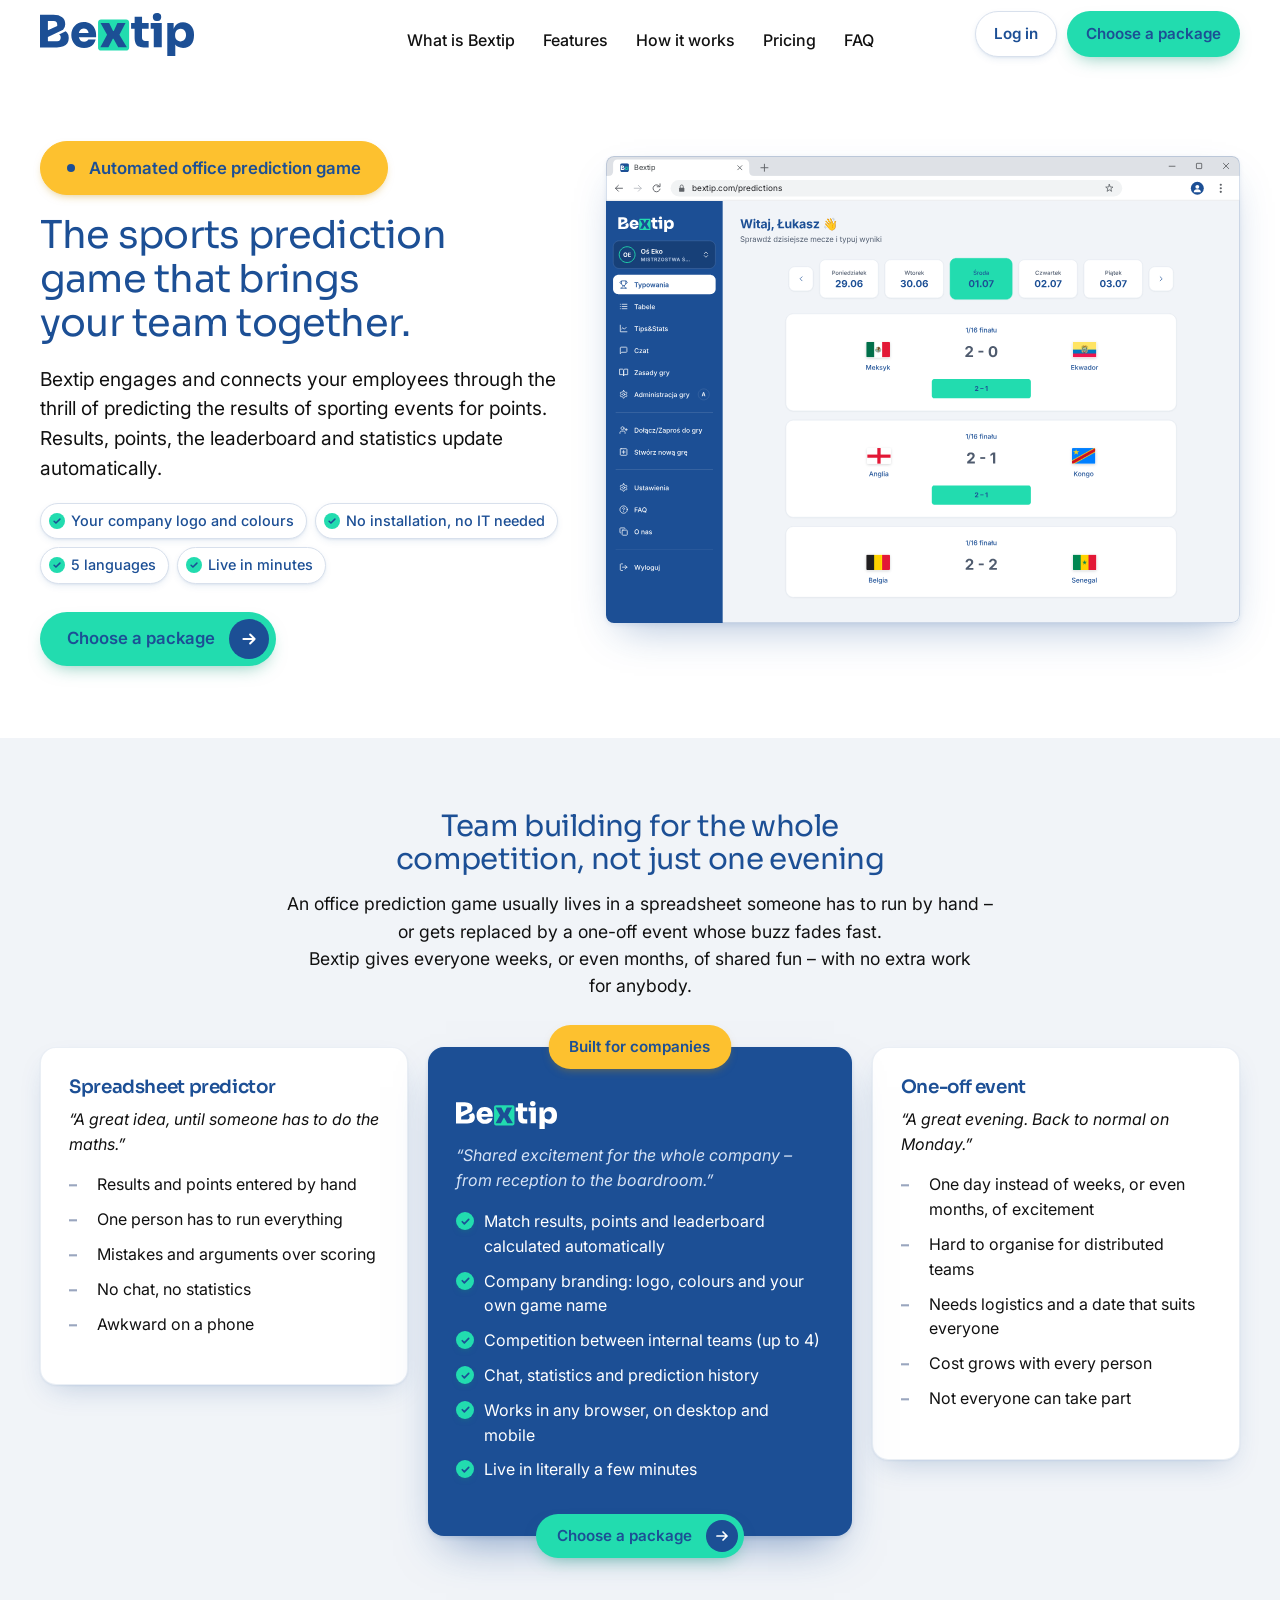
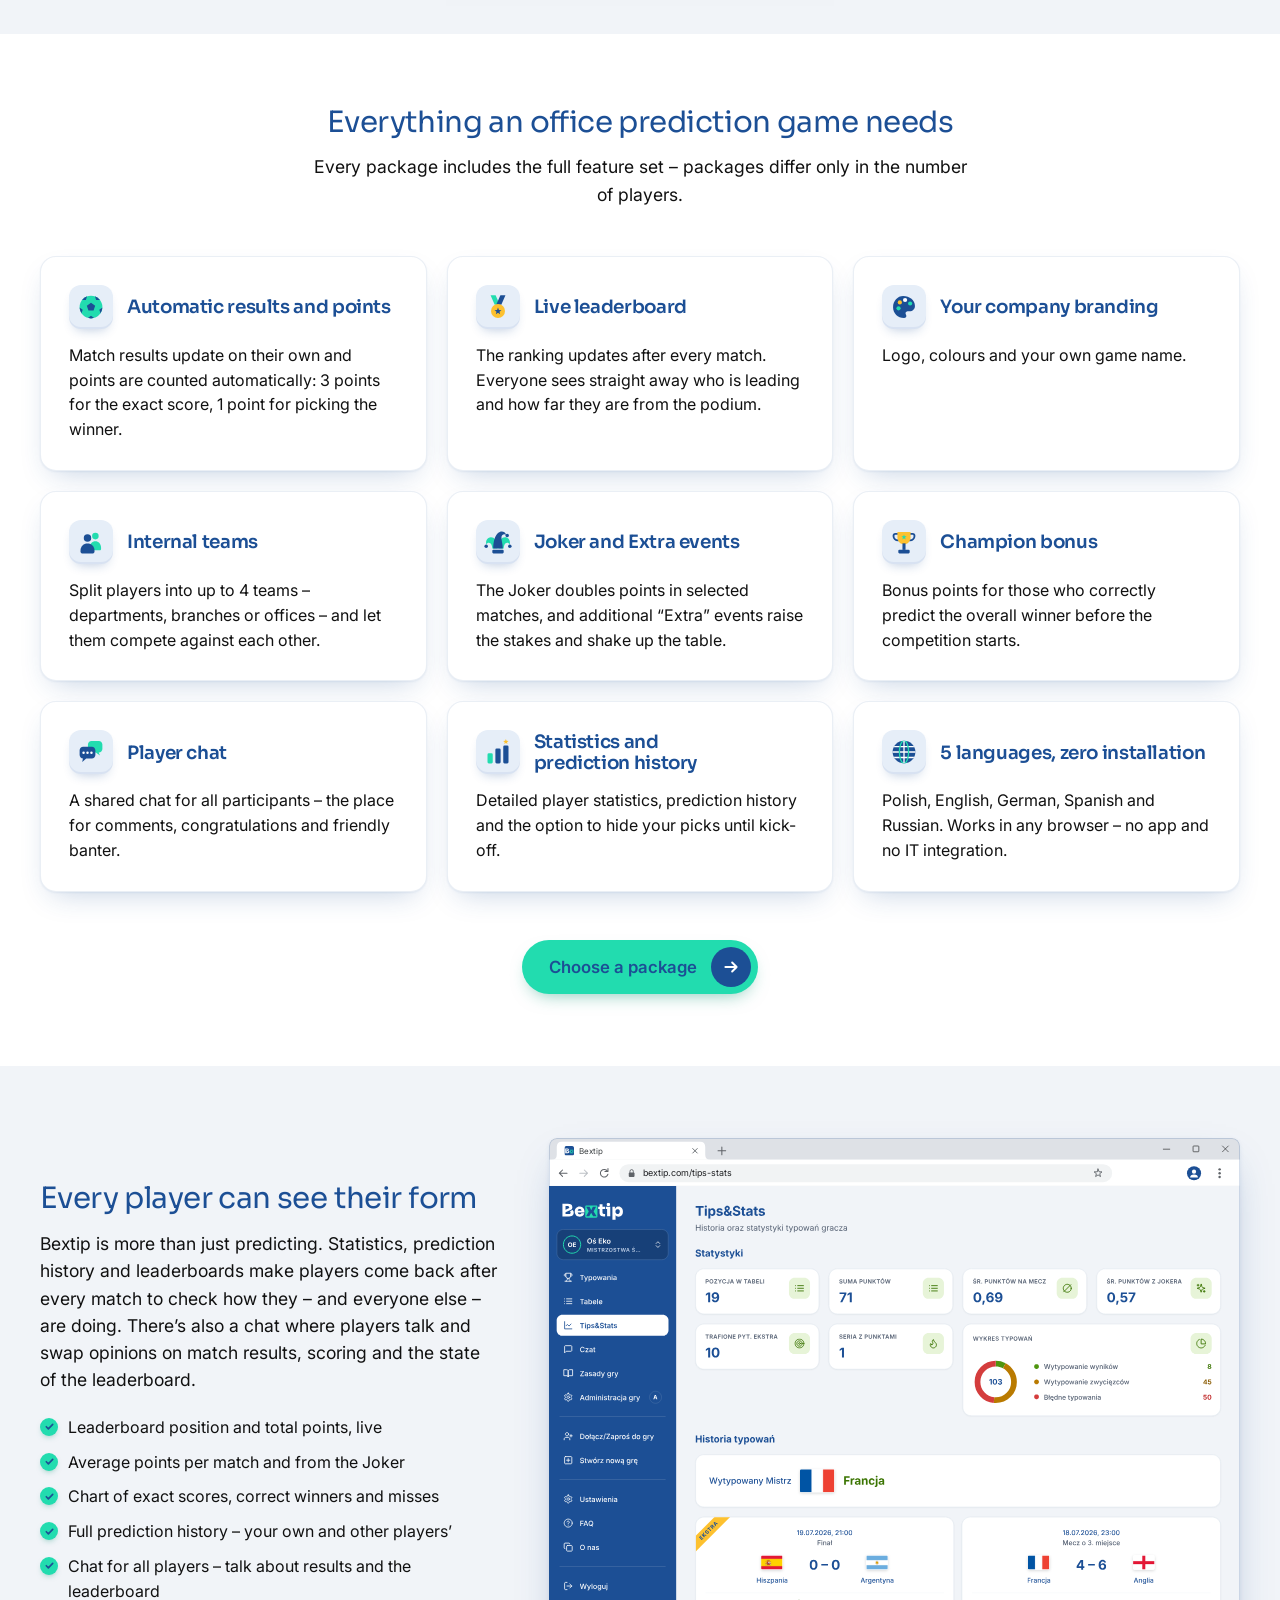
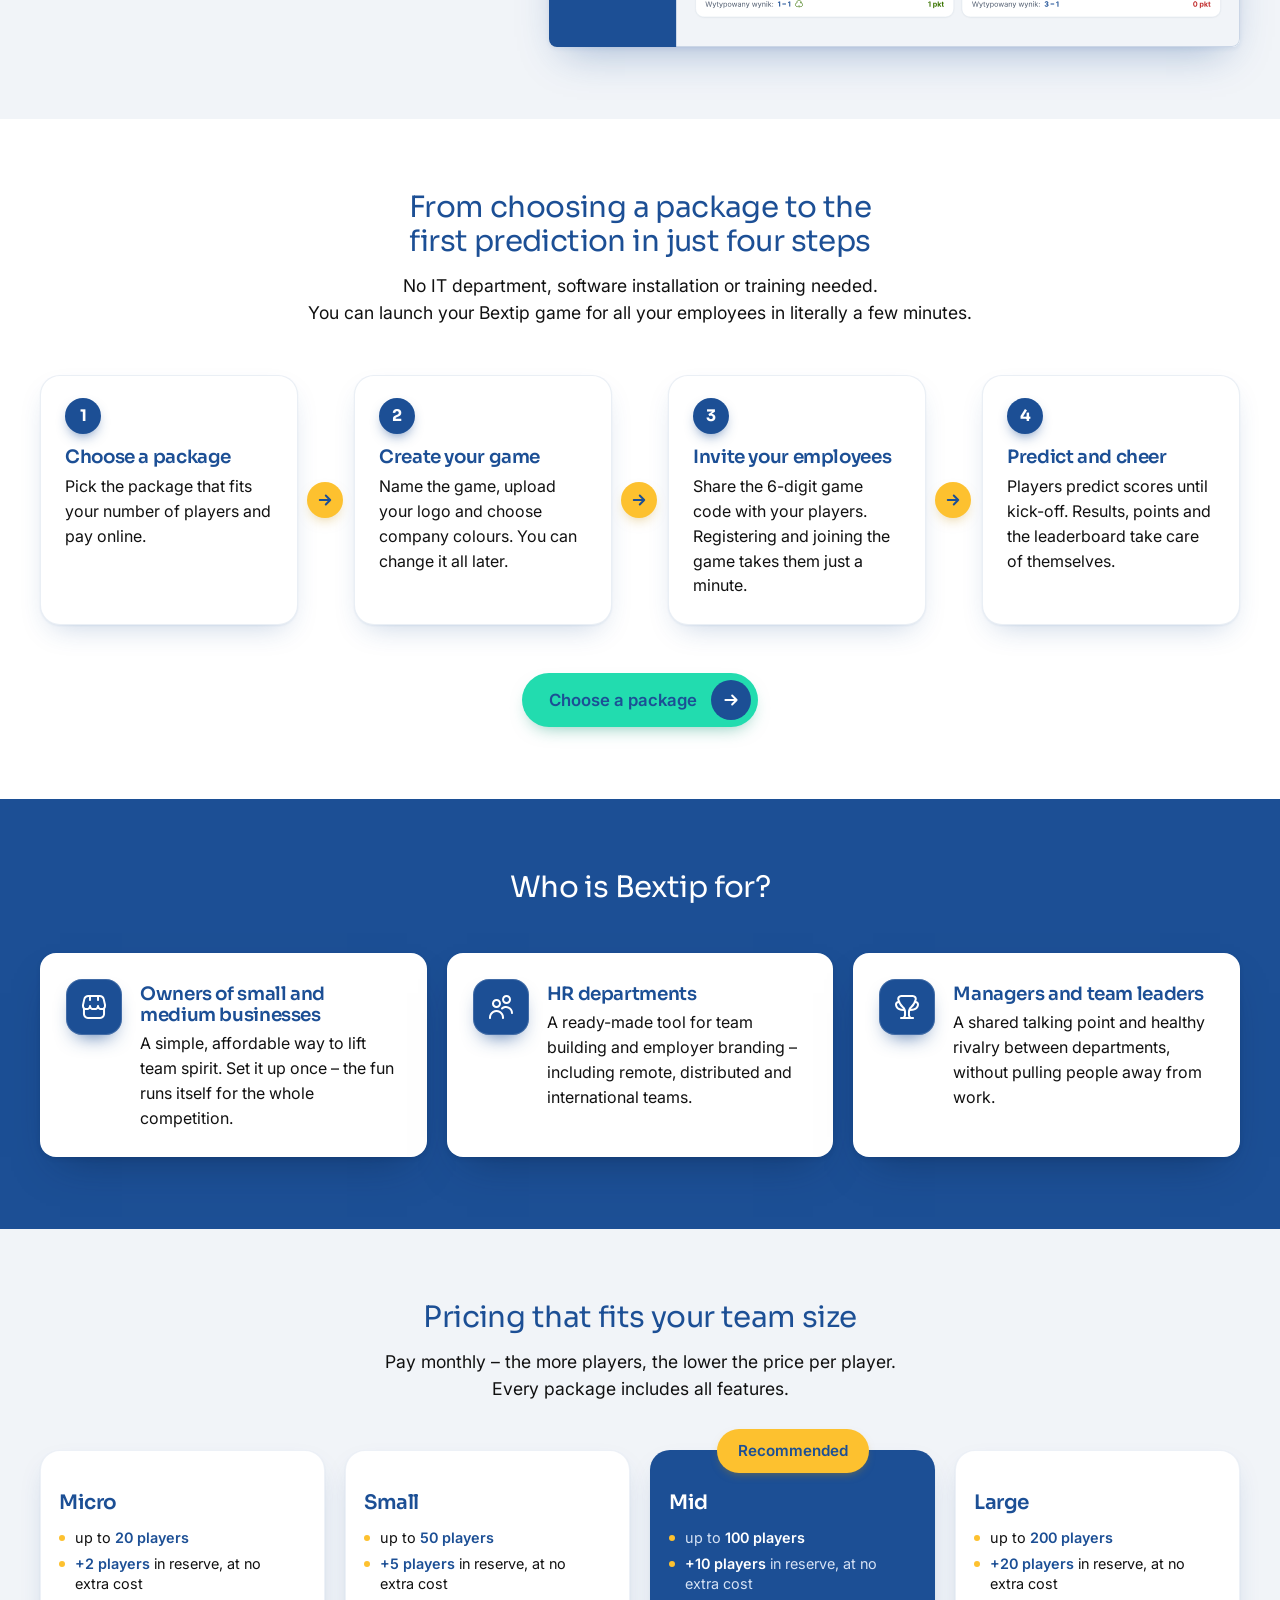
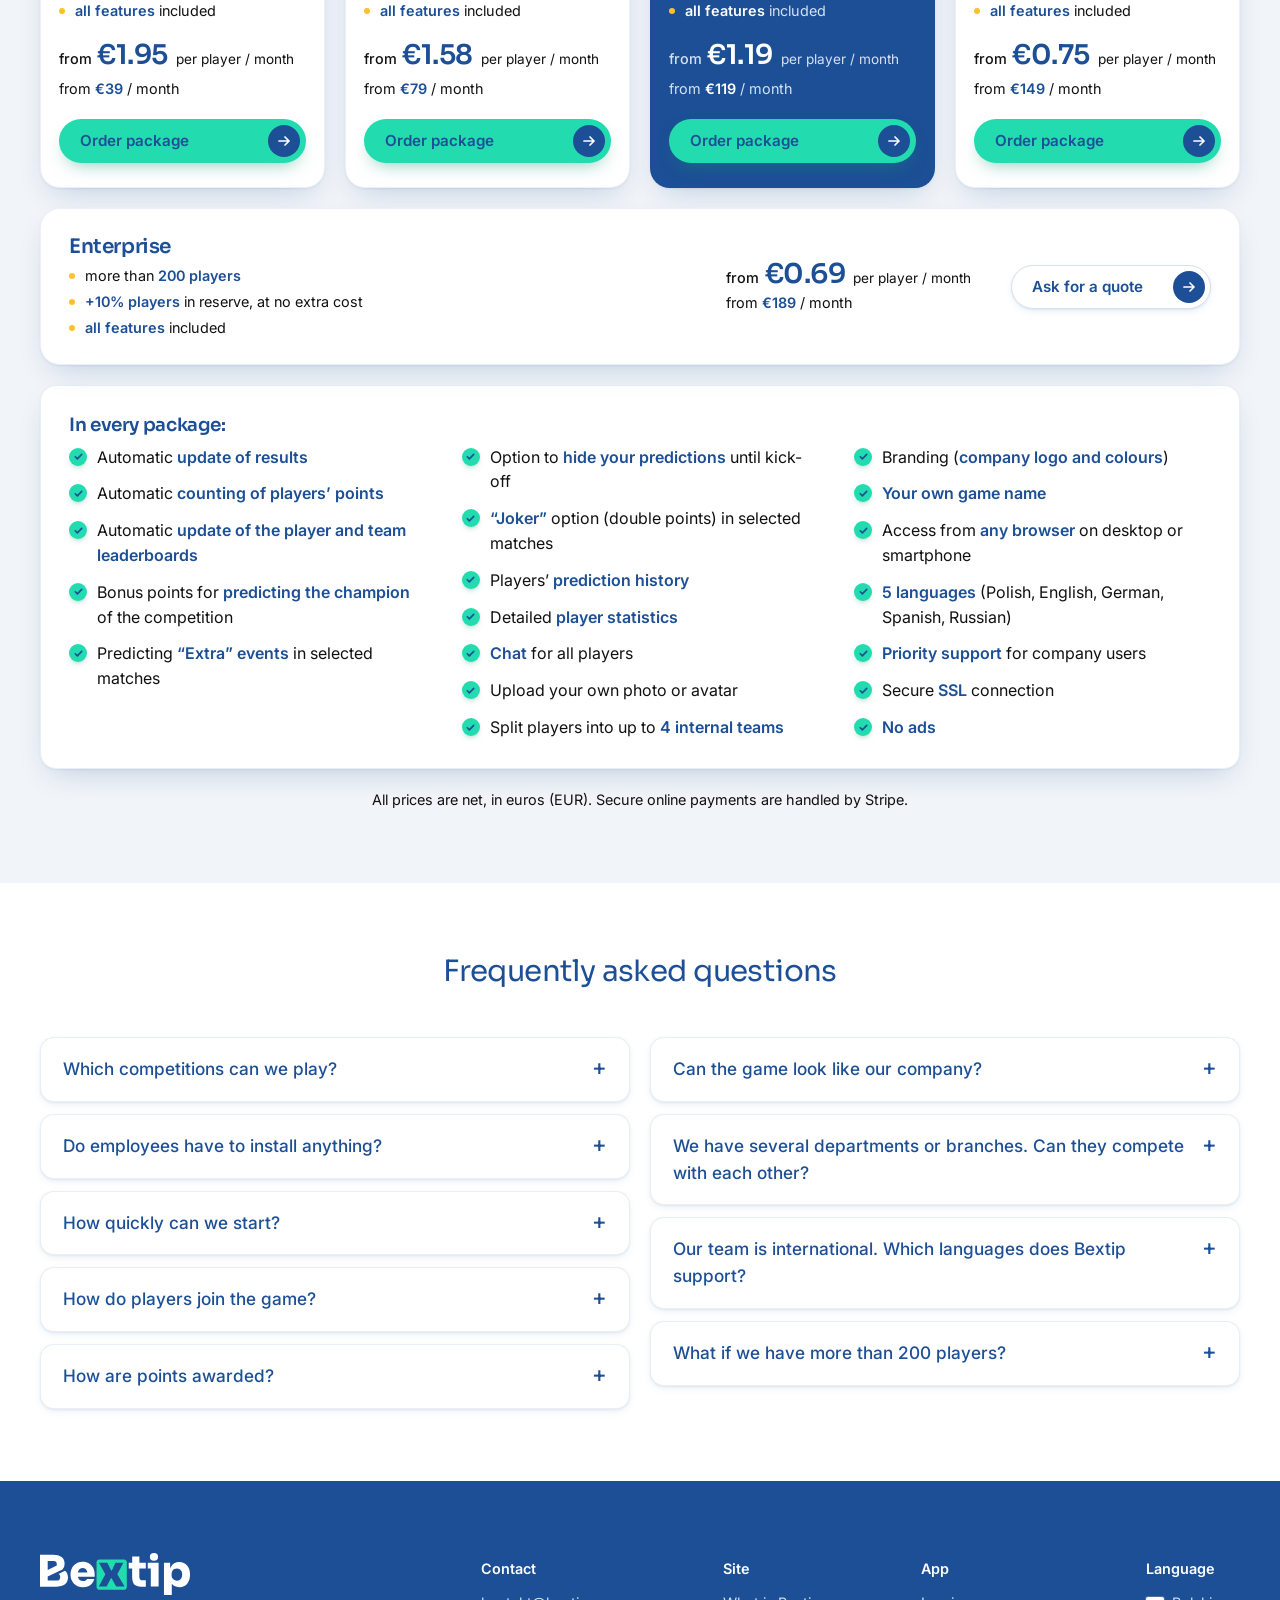
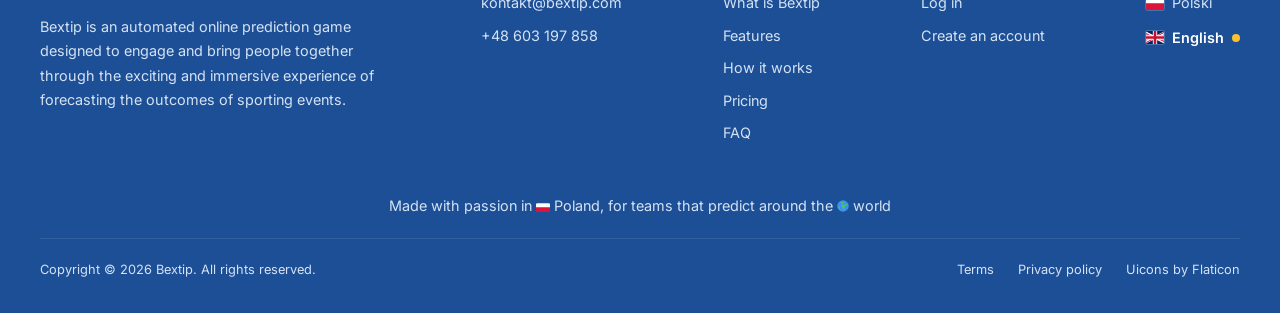
==== index.html @ a6c4b920 "Pricing: "od" before prices - they are minimum prices Lukasz (20.11.2026): some tournaments and comp" ====
<!doctype html>
<html lang="pl">
<head>
  <meta charset="utf-8">
  <meta name="viewport" content="width=device-width, initial-scale=1">
  <script>
    /* Przeglądarka i system odwiedzającego (Łukasz, 11.11.2026) – od nich zależy okno wokół ekranów aplikacji:
       br-chrome / br-safari / br-edge / br-firefox / br-samsung (5 najpopularniejszych w Europie i USA, StatCounter,
       10.2026) → okno tej przeglądarki (frames.js), br-other → uniwersalne okno Windows (styles.css);
       os-apple / os-other → kropki macOS albo przyciski Windows w oknach Chrome, Edge i Firefox.
       Ustawiane tutaj, w <head>, zanim strona się narysuje, żeby okno nie zmieniało wyglądu w trakcie. */
    (function (d, n) {
      var ua = n.userAgent || "";
      var p = (n.userAgentData && n.userAgentData.platform) || n.platform || "";
      var apple = /mac|iphone|ipad|ipod/i.test(p) || /Macintosh|iPhone|iPad|iPod/.test(ua);
      var br = /SamsungBrowser\//.test(ua) ? "samsung"
        : /Edg(e|A|iOS)?\//.test(ua) ? "edge"
        : /OPR\/|Opera|OPT\/|YaBrowser|Vivaldi|UCBrowser/.test(ua) ? "other"
        : /Firefox\/|FxiOS\//.test(ua) ? "firefox"
        : /Chrome\/|CriOS\//.test(ua) ? "chrome"
        : apple && /Version\/[\d.]+.*Safari\//.test(ua) ? "safari" : "other";
      // podgląd innego okna w adresie: ?okno=chrome-mac, ?okno=edge-win, ?okno=safari, ?okno=samsung, ?okno=other…
      var f = /[?&]okno=(chrome|safari|edge|firefox|samsung|other)(-mac|-win)?(?:&|$)/.exec(location.search);
      if (f) { br = f[1]; apple = f[2] ? f[2] === "-mac" : br === "safari"; }
      d.documentElement.className += (apple ? " os-apple" : " os-other") + " br-" + br;
    })(document, navigator);
  </script>
  <title>Bextip – firmowy typer sportowy, który integruje zespół</title>
  <meta name="description" content="Bextip to automatyczny typer on-line dla firm. Pracownicy typują wyniki wydarzeń sportowych, a wyniki, punkty, tabela i statystyki liczą się same. Z identyfikacją wizualną Twojej firmy, bez instalacji." data-i18n-attr="content:meta.description">
  <link rel="canonical" href="https://bextip.site/">
  <meta property="og:type" content="website">
  <meta property="og:site_name" content="Bextip">
  <meta property="og:locale" content="pl_PL">
  <meta property="og:url" content="https://bextip.site/">
  <meta property="og:title" content="Bextip – firmowy typer sportowy, który integruje zespół">
  <meta property="og:description" content="Automatyczny typer sportowy on-line dla firm: Liga Mistrzów, Premier League, NHL i inne rozgrywki. Identyfikacja wizualna Twojej firmy, bez instalacji.">
  <meta property="og:image" content="https://bextip.site/assets/og-image.png">
  <meta property="og:image:width" content="1200">
  <meta property="og:image:height" content="630">
  <meta property="og:image:alt" content="Bextip – firmowy typer sportowy, który integruje zespół">
  <meta name="twitter:card" content="summary_large_image">
  <meta name="theme-color" content="#1C4F95">
  <!-- zestaw favikon z paczki znaku (folder „6 - favicon”, wklejka-do-head.html); favicon.ico, favicon.svg i 64 px
       mają „Bx” powiększone o 12%, żeby w karcie przeglądarki były czytelniejsze (Łukasz, 19.11.2026); adresy względne zamiast „/…”,
       bo do podpięcia domeny strona działa w podkatalogu bextip.github.io/landing_page/ -->
  <link rel="icon" href="favicon.ico?v=20261120g" sizes="48x48">
  <link rel="icon" href="favicon.svg?v=20261120g" type="image/svg+xml">
  <link rel="icon" type="image/png" sizes="64x64" href="favicon-64x64.png?v=20261120g">
  <link rel="apple-touch-icon" href="apple-touch-icon.png?v=20261120g">
  <link rel="manifest" href="site.webmanifest?v=20261120g">
  <link rel="preconnect" href="https://fonts.googleapis.com">
  <link rel="preconnect" href="https://fonts.gstatic.com" crossorigin>
  <link href="https://fonts.googleapis.com/css2?family=Inter:wght@400;500;600;700&family=Sora:wght@400;600;700&display=swap" rel="stylesheet">
  <link rel="stylesheet" href="styles.css?v=20261120g">
</head>
<body>

<header class="nav">
  <div class="wrap nav__in">
    <a class="brand" href="#top" aria-label="Bextip">
      <!-- napis z animacją z paczki znaku 1.4 (Łukasz, 19.11.2026): kwadrat z x obraca się raz przy wczytaniu strony
           (0,8 s po 0,5 s), potem wygląda jak Bextip-napis-kolor.svg; przy „ogranicz animacje” stoi nieruchomo -->
      <img src="assets/logo/animacja/Bextip-napis-animacja.svg?v=20261120g" alt="Bextip" width="154" height="43">
    </a>
    <nav class="nav__links" id="navLinks">
      <a href="#about" data-i18n="nav.about"></a>
      <a href="#features" data-i18n="nav.features"></a>
      <a href="#how" data-i18n="nav.how"></a>
      <a href="#pricing" data-i18n="nav.pricing"></a>
      <a href="#faq" data-i18n="nav.faq"></a>
    </nav>
    <div class="nav__right">
      <a class="btn btn--ghost nav__login" data-href="app" data-i18n="nav.login"></a>
      <a class="btn btn--primary" href="#pricing" data-i18n="nav.cta"></a>
      <button class="burger" id="burger" type="button" aria-label="Menu" aria-expanded="false"><span></span><span></span><span></span></button>
    </div>
  </div>
</header>

<main id="top">

  <section class="hero">
    <div class="wrap hero__in">
      <div class="hero__copy">
        <span class="pill" data-i18n="hero.badge"></span>
        <h1 data-i18n="hero.title"></h1>
        <p class="lead"><span data-i18n="hero.lead"></span><br><span data-i18n="hero.lead2"></span></p>
        <ul class="chips">
          <li data-i18n="hero.chip1"></li>
          <li data-i18n="hero.chip2"></li>
          <li data-i18n="hero.chip3"></li>
          <li data-i18n="hero.chip4"></li>
        </ul>
        <div class="hero__cta">
          <a class="btn btn--primary btn--lg btn--arrow" href="#pricing"><span data-i18n="hero.cta"></span><span class="btn__icon" aria-hidden="true"></span></a>
        </div>
      </div>
      <div class="hero__shot">
        <div class="window">
          <div class="window__bar" aria-hidden="true"><i class="window__dots"></i><i class="window__nav"></i><span class="window__url">bextip.com/predictions</span><i class="window__ctrls"></i></div>
          <img src="assets/screens/typowania.svg?v=20261120g" width="1080" height="720" alt="" data-i18n-attr="alt:hero.shotAlt">
        </div>
      </div>
    </div>
  </section>

  <section class="section section--tint" id="about">
    <div class="wrap">
      <div class="section-head">
        <h2 data-i18n="about.title"></h2>
        <p class="sub"><span data-i18n="about.sub"></span><br><span data-i18n="about.sub2"></span></p>
      </div>
      <div class="compare">
        <article class="card">
          <h3 data-i18n="about.a.title"></h3>
          <p class="quote" data-i18n="about.a.quote"></p>
          <ul class="list list--minus" data-i18n-list="about.a.items"></ul>
        </article>
        <!-- kafelek Bextip: niebieski, etykieta na górnej krawędzi i przycisk na dolnej (do połowy poza kafelkiem, jak
             na eqrento.com), zamiast napisu logotyp w rozmiarze tytułów kafelków; na telefonie pierwszy (Łukasz, 11.11.2026) -->
        <article class="card card--hl">
          <span class="tag card__badge" data-i18n="about.b.tag"></span>
          <h3 class="card__logo"><img src="assets/logo/Bextip-napis-kolor-ciemne-tlo.svg?v=20261120g" alt="Bextip" width="100" height="28"></h3>
          <p class="quote" data-i18n="about.b.quote"></p>
          <ul class="list list--check" data-i18n-list="about.b.items"></ul>
          <a class="btn btn--primary btn--arrow card__cta" href="#pricing"><span data-i18n="hero.cta"></span><span class="btn__icon" aria-hidden="true"></span></a>
        </article>
        <article class="card">
          <h3 data-i18n="about.c.title"></h3>
          <p class="quote" data-i18n="about.c.quote"></p>
          <ul class="list list--minus" data-i18n-list="about.c.items"></ul>
        </article>
      </div>
    </div>
  </section>

  <section class="section" id="features">
    <div class="wrap">
      <div class="section-head">
        <h2 data-i18n="features.title"></h2>
        <p class="sub" data-i18n="features.sub"></p>
      </div>
      <div class="grid3" id="featureGrid"></div>
      <!-- przycisk na dole sekcji, jak w hero (Łukasz, 11.11.2026) -->
      <div class="section-cta"><a class="btn btn--primary btn--lg btn--arrow" href="#pricing"><span data-i18n="hero.cta"></span><span class="btn__icon" aria-hidden="true"></span></a></div>
    </div>
  </section>

  <section class="section section--tint" id="inside">
    <!-- na telefonie (do 820px) ekran Tips&Stats stoi pod opisem, a nad punktami (Łukasz, 20.11.2026) – kolejność w styles.css -->
    <div class="wrap inside">
      <div class="inside__text">
        <h2 data-i18n="inside.title"></h2>
        <p class="sub" data-i18n="inside.sub"></p>
        <ul class="list list--check" data-i18n-list="inside.items"></ul>
      </div>
      <div class="window">
        <div class="window__bar" aria-hidden="true"><i class="window__dots"></i><i class="window__nav"></i><span class="window__url">bextip.com/tips-stats</span><i class="window__ctrls"></i></div>
        <img src="assets/screens/tips-stats.svg?v=20261120g" width="1080" height="720" loading="lazy" alt="" data-i18n-attr="alt:inside.shotAlt">
      </div>
    </div>
  </section>

  <section class="section" id="how">
    <div class="wrap">
      <div class="section-head">
        <h2 data-i18n="how.title"></h2>
        <p class="sub"><span data-i18n="how.sub"></span><br><span data-i18n="how.sub2"></span></p>
      </div>
      <ol class="steps" id="stepList"></ol>
      <!-- przycisk na dole sekcji, jak w hero (Łukasz, 11.11.2026) -->
      <div class="section-cta"><a class="btn btn--primary btn--lg btn--arrow" href="#pricing"><span data-i18n="hero.cta"></span><span class="btn__icon" aria-hidden="true"></span></a></div>
    </div>
  </section>

  <section class="section section--blue" id="who">
    <div class="wrap">
      <div class="section-head">
        <h2 data-i18n="who.title"></h2>
      </div>
      <div class="grid3" id="whoGrid"></div>
    </div>
  </section>

  <section class="section section--tint" id="pricing">
    <div class="wrap">
      <div class="section-head">
        <h2 data-i18n="pricing.title"></h2>
        <p class="sub"><span data-i18n="pricing.sub"></span><br><span data-i18n="pricing.sub2"></span></p>
      </div>
      <!-- okres płatności: rocznie / miesięcznie – script.js rysuje kafelki od nowa (Łukasz, 11.11.2026). Zawieszony
           (Łukasz, 20.11.2026: na razie tylko płatność miesięczna) – hidden; script.js pokazuje go, gdy config.js ma dwa okresy -->
      <div class="billing-bar" hidden>
        <div class="billing" role="group" data-i18n-attr="aria-label:pricing.billing.label">
          <button class="billing__opt" type="button" data-billing="year" aria-pressed="true"><span data-i18n="pricing.billing.year"></span><span class="billing__save" data-i18n="pricing.billing.save"></span></button>
          <button class="billing__opt" type="button" data-billing="month" aria-pressed="false"><span data-i18n="pricing.billing.month"></span></button>
        </div>
      </div>
      <div id="planGrid"></div>
      <div class="card included">
        <h3 data-i18n="pricing.includedTitle"></h3>
        <ul class="list list--check" id="includedList"></ul>
      </div>
      <p class="note" data-i18n="pricing.note"></p>
    </div>
  </section>

  <section class="section" id="faq">
    <div class="wrap">
      <div class="section-head">
        <h2 data-i18n="faq.title"></h2>
      </div>
      <div id="faqList"></div>
    </div>
  </section>


</main>

<!-- Stopka wg schematu eqrento.com: marka, Kontakt, Serwis, Aplikacja; hasło; prawa autorskie i linki prawne -->
<footer class="footer">
  <div class="wrap">
    <div class="footer__grid">
      <div class="footer__brand">
        <a href="#top" aria-label="Bextip"><img src="assets/logo/Bextip-napis-kolor-ciemne-tlo.svg?v=20261120g" alt="Bextip" width="150" height="42"></a>
        <p data-i18n="footer.about"></p>
        <p data-i18n="footer.invite"></p>
      </div>
      <div class="footer__col">
        <h3 data-i18n="footer.contactTitle"></h3>
        <ul>
          <li><a data-href="mail">kontakt@bextip.com</a></li>
          <li><a data-href="tel"></a></li>
        </ul>
      </div>
      <div class="footer__col">
        <h3 data-i18n="footer.siteTitle"></h3>
        <ul>
          <li><a href="#about" data-i18n="nav.about"></a></li>
          <li><a href="#features" data-i18n="nav.features"></a></li>
          <li><a href="#how" data-i18n="nav.how"></a></li>
          <li><a href="#pricing" data-i18n="nav.pricing"></a></li>
          <li><a href="#faq" data-i18n="nav.faq"></a></li>
        </ul>
      </div>
      <div class="footer__col">
        <h3 data-i18n="footer.appTitle"></h3>
        <ul>
          <li><a data-href="app" data-i18n="footer.login" target="_blank" rel="noopener"></a></li>
          <li><a data-href="register" data-i18n="footer.register" target="_blank" rel="noopener"></a></li>
        </ul>
      </div>
      <!-- wybór języka (Łukasz, 10.11.2026: w stopce zamiast listy w menu); pozycje buduje script.js z languages w config.js -->
      <div class="footer__col">
        <h3 data-i18n="footer.langTitle"></h3>
        <ul class="footer__langs" id="langList"></ul>
      </div>
    </div>
    <!-- flaga i kula ziemska jako SVG, nie emoji: Windows pokazuje emoji flagi jako litery "PL" (kula – ta sama co na eqrento.com) -->
    <p class="footer__tagline"><span data-i18n="footer.tagline1"></span> <span class="nowrap"><svg width="14" height="9" viewBox="0 0 16 10" aria-hidden="true" focusable="false"><path d="M1.5 0h13A1.5 1.5 0 0 1 16 1.5V5H0V1.5A1.5 1.5 0 0 1 1.5 0z" fill="#fff"/><path d="M0 5h16v3.5a1.5 1.5 0 0 1-1.5 1.5h-13A1.5 1.5 0 0 1 0 8.5z" fill="#dc143c"/></svg>&nbsp;<span data-i18n="footer.tagline2"></span></span><span data-i18n="footer.tagline3"></span> <span class="nowrap"><svg width="12" height="12" viewBox="0 0 24 24" aria-hidden="true" focusable="false"><circle cx="12" cy="12" r="11.5" fill="#3d8ef7"/><g fill="#45c46c"><path d="M7.2 5.6c1.1-1.3 3-2 4.8-1.9 1.4.1 2.6.6 3.4 1.5-.6.6-1.5.8-2.3 1.1-.7.3-1.2.9-1.9 1.1-.9.3-1.9-.1-2.6-.6-.5-.3-1-.8-1.4-1.2z"/><path d="M9 9.6c1.5-.7 3.6-.9 5.3-.5 1.2.3 2.1 1 2.5 2 .4 1-.1 2-.6 2.9-.6 1.1-.7 2.4-1.4 3.4-.6.9-1.2 1.9-2 2.4-.5.3-1 0-1.1-.6-.2-1.1-.1-2.3-.6-3.3-.5-.9-1.5-1.4-2-2.3-.6-1-.8-2.5-.1-3.7z"/><path d="M17.4 7.6c1.2-.3 2.6.1 3.6.9.6.5 1 1.3.9 2.1-.8.2-1.6-.1-2.3 0-.7.2-1.3.8-2 .6-.6-.2-.8-.9-.8-1.5 0-.8.2-1.8.6-2.1z"/><path d="M2.6 13.4c1-.4 2.2-.2 2.9.6.5.7.4 1.6 0 2.4-.4.9-1 1.7-1.6 2.4-.7-1.1-1.2-2.5-1.4-3.8 0-.6 0-1.2.1-1.6z"/></g></svg>&nbsp;<span data-i18n="footer.tagline4"></span></span></p>
    <div class="footer__bottom">
      <p>Copyright © <span id="year"></span> Bextip. <span data-i18n="footer.rights"></span></p>
      <ul class="footer__legal">
        <li><a href="#" data-i18n="footer.terms"></a></li>
        <li><a href="#" data-i18n="footer.privacy"></a></li>
        <!-- licencja ikon (darmowa licencja Flaticon): zostaw ten podpis, póki strona używa Uicons – jak na eqrento.com -->
        <li>Uicons by <a href="https://www.flaticon.com/uicons">Flaticon</a></li>
      </ul>
    </div>
  </div>
</footer>

<script src="config.js?v=20261120g"></script>
<script src="i18n.js?v=20261120g"></script>
<script src="frames.js?v=20261120g"></script>
<script src="script.js?v=20261120g"></script>
</body>
</html>
---- styles.css ----
/* Bextip landing – kolory z karty znaku 1.5 (listopad 2026; Łukasz, 19.11.2026): niebieski, mięta, biel i złoty akcent.
   Marka nie używa już granatu ani limonki i unika gradientów – ciemnym tłem i kolorem tytułów jest niebieski.
   Złoty akcent wyróżników (--gold) jest w karcie od wersji 1.5; znak nadal ma dwa kolory i biel.
   Zwykłe teksty są czarne (--text, jak na eqrento.com; Łukasz, 20.11.2026) – wyjątek od karty 1.5.
   Zmiana motywu = podmiana zmiennych w :root. */
:root {
  --blue: #1C4F95;      /* napis, teksty, ciemne tło marki: stopka, „Dla kogo”, kafelek Bextip, wyróżniony pakiet */
  --mint: #22DCAF;      /* kwadrat pod x; przyciski i ptaszki (działanie i potwierdzenie) – zawsze z niebieskim tekstem. Karta znaku:
                           nie używać mięty do tekstu ani cienkich linii na bieli */
  --mint-dark: #1FCAA1; /* przycisk po najechaniu myszą */
  --mint-shadow: rgba(16, 150, 118, .55);
  --gold: #FDC12F;      /* trzeci kolor – akcent wyróżników (Łukasz, 19.11.2026): etykiety (także ta nad hasłem), kropki,
                           strzałki między krokami. Tylko jako wypełnienie, z niebieskim tekstem (kontrast 4,9:1); nie
                           w logo, tekście, przyciskach ani dużych tłach. Karta znaku 1.5: „Złoty (akcent)”, CMYK 2·27·88·0.
                           Wyjątek od karty: złota linia pod aktywnym linkiem w menu (karta: nie do cienkich linii) –
                           świadoma decyzja Łukasza z 19.11.2026 */
  --gold-shadow: rgba(196, 142, 10, .55);
  --sky: #E6EEF8;
  --sky-2: #F1F4F8;     /* tło strony UI */
  --line: #D8E0EC;
  --ink: #1C4F95;       /* tytuły i wyróżnienia: niebieski – hasło, tytuły sekcji i kart, pytania FAQ, ceny, pogrubienia,
                           zalety pod hasłem, aktywny link w menu (wcześniej granat #0C2A55) */
  --text: #111111;      /* zwykłe teksty: czarny, jak na eqrento.com (Łukasz, 20.11.2026: za dużo mięty i niebieskiego –
                           strona wyglądała jak oferta gabinetu stomatologicznego; wybrany wariant B: czarny tekst, mięta
                           bez zmian). Opisy pod tytułami, opisy w kafelkach, listy, odpowiedzi FAQ, teksty w cenniku,
                           linki w menu. Kontrast z bielą 18,9:1. Wyjątek od karty 1.5 („kolor tekstu: niebieski na
                           jasnym tle”); wcześniej --muted #3E69A5, jaśniejszy niebieski */
  --on-blue: #D5E2F5;   /* teksty pomocnicze na niebieskim tle (kontrast 6,1:1) */
  --white: #fff;
  --radius: 16px;
  /* jeden odstęp góra / dół dla wszystkich sekcji = dolny odstęp hero od przycisków do krawędzi (Łukasz, 10.11.2026) */
  --sec-y: clamp(40px, 6vw, 72px);
  /* szerokość treści jak na eqrento.com: do 1360px, boczne odstępy 48 / 40 / 32 / 20px (Łukasz, 10.11.2026) */
  --gutter: 48px;
  /* biała strzałka przycisków (w niebieskim kółku) i niebieski ptaszek na miętowym kółku list (SVG w CSS) */
  --ico-arrow: url("data:image/svg+xml,%3Csvg xmlns='http://www.w3.org/2000/svg' viewBox='0 0 24 24' fill='none' stroke='%23FFFFFF' stroke-width='2.6' stroke-linecap='round' stroke-linejoin='round'%3E%3Cpath d='M4.5 12h15M13.5 6l6 6-6 6'/%3E%3C/svg%3E");
  --ico-check: url("data:image/svg+xml,%3Csvg xmlns='http://www.w3.org/2000/svg' viewBox='0 0 24 24' fill='none' stroke='%231C4F95' stroke-width='3.6' stroke-linecap='round' stroke-linejoin='round'%3E%3Cpath d='M5 12.5l4.5 4.5L19 7.5'/%3E%3C/svg%3E");
  /* złote kropki-akcenty mają rozmiar kropki nad „i” w napisie z nagłówka */
  --dot: 8px;   /* napis w menu ma 43px wysokości, kropka nad „i” ma w nim 8px (zmierzone w pliku napisu 1.4) */
  /* cienie – trzy poziomy, żeby strona miała głębię („3D”); odcień niebieskiego z karty znaku */
  --shadow-sm: 0 1px 2px rgba(28, 79, 149, .07), 0 3px 8px -2px rgba(28, 79, 149, .12);
  --shadow-md: 0 1px 2px rgba(28, 79, 149, .07), 0 12px 30px -12px rgba(28, 79, 149, .28);
  --shadow-lg: 0 2px 4px rgba(28, 79, 149, .08), 0 26px 50px -18px rgba(28, 79, 149, .38);
  --font: "Inter", "Segoe UI", system-ui, -apple-system, Roboto, Arial, sans-serif;
  --font-head: "Sora", "Inter", "Segoe UI", system-ui, sans-serif;   /* krój napisu w logo z karty znaku (Łukasz, 11.11.2026; wcześniej Lexend) */
}

* { box-sizing: border-box; }
html { scroll-behavior: smooth; scroll-padding-top: 80px; }
body { margin: 0; font-family: var(--font); color: var(--ink); background: var(--white); line-height: 1.55; }
img { max-width: 100%; display: block; }
a { color: inherit; text-decoration: none; }
h1, h2, h3 { font-family: var(--font-head); line-height: 1.15; margin: 0 0 .5em; letter-spacing: -.02em; text-wrap: balance; }
h1, h2, h3 { font-weight: 600; }   /* tytuły kart lżejsze niż domyślne 700 (Łukasz, 10.11.2026); hasło i tytuły sekcji od 20.11.2026 – 400 (.hero h1, h2) */
h1 { font-size: clamp(2.1rem, 5vw, 3.5rem); }
/* tytuły sekcji w proporcji do hasła (Łukasz, 20.11.2026: po odchudzeniu hasła były od niego grubsze, a przy 1024px
   nawet większe): Sora 400 jak hasło i ok. 0,76 jego rozmiaru – tyle, ile przed zmianą hasła. 24–33,6px (przy
   1440px 33px; wcześniej 600 i 25,6–38,4px), na telefonach 22px (niżej; wcześniej 25,6px). W szkicu porównana była
   grubość 500 – tytuły byłyby wciąż grubsze od hasła; wybrana 400. Tytuły kart (h3) i ceny zostają 600 */
h2 { font-size: clamp(1.5rem, 2.3vw, 2.1rem); font-weight: 400; }
h3 { font-size: 1.15rem; }
p { margin: 0 0 1em; }

.wrap { width: min(1360px, 100% - 2 * var(--gutter)); margin-inline: auto; }
@media (max-width: 1440px) { :root { --gutter: 40px; } }
@media (max-width: 1200px) { :root { --gutter: 32px; } }
@media (max-width: 640px) { :root { --gutter: 20px; } }
.section { padding: var(--sec-y) 0; }
/* ostatni element sekcji bez dolnego marginesu – od treści do krawędzi zawsze jest dokładnie --sec-y */
.section .wrap > :last-child, .hero__copy > :last-child { margin-bottom: 0; }
.section--tint { background: var(--sky-2); }
/* niebieski z logo (#1C4F95) – sekcja „Dla kogo” (Łukasz, 10.11.2026); płaski kolor, bez gradientu (karta znaku 1.4) */
.section--blue { color: var(--white); background: var(--blue); }
.sub { color: var(--text); font-size: 1.1rem; max-width: 720px; margin-bottom: 2.2em; text-wrap: pretty; }   /* pretty: bez samotnego słowa w ostatniej linii (20.11.2026) */
/* tytuł sekcji i opis pod nim – wyśrodkowane, jak na eqrento.com (sekcja #inside ma tekst obok ekranu i zostaje z lewej) */
.section-head { text-align: center; max-width: 840px; margin: 0 auto clamp(32px, 4vw, 48px); }   /* 840px: tytuł EN „Everything an office prediction game needs” mieści się w jednej linii (od 20.11.2026, Sora 400 33px: 700px; wcześniej, przy 600 i 38,4px: 822px) */
.section-head h2 { margin-bottom: .45em; }
.section-head h2:last-child { margin-bottom: 0; }
.section-head .sub { margin: 0 auto; }
.section--blue .section-head .sub { color: var(--on-blue); }
/* przycisk „Wybierz pakiet” na dole sekcji Funkcje i Jak to działa (Łukasz, 11.11.2026); odstęp jak pod nagłówkiem */
.section-cta { display: flex; justify-content: center; margin-top: clamp(32px, 4vw, 48px); }

/* Buttons */
.btn { display: inline-flex; align-items: center; justify-content: center; gap: 8px; padding: 10px 18px; border-radius: 999px; font-weight: 600; border: 1.5px solid transparent; cursor: pointer; transition: transform .15s, box-shadow .15s, border-color .15s, color .15s, background-color .15s; white-space: nowrap; font-size: .95rem; }   /* bez animacji rozmiaru: --fit zmienia czcionkę od razu */
/* duży przycisk („Wybierz pakiet” w hero i na dole sekcji): 1,05rem, 26px od krawędzi do tekstu, 14px od tekstu do
   kółka. --fit (script.js, fitBadge) zmniejsza czcionkę i odstępy razem z etykietą nad hasłem, gdy ta nie mieści się
   w jednej linii; wysokość (kółko 40px) zostaje */
.btn--lg { padding: 14px calc(26px * var(--fit, 1)); font-size: calc(1.05rem * var(--fit, 1)); }
/* przycisk główny: mięta z niebieskim tekstem (karta znaku 1.5: „mięta jako tło przycisków, złoty jako tło wyróżnień
   (etykiet); na obu tekst niebieski”), płaski kolor bez gradientu; wcześniej zielony gradient */
.btn--primary { background: var(--mint); color: var(--blue); box-shadow: 0 8px 18px -8px var(--mint-shadow); }
.btn--primary:hover { background: var(--mint-dark); box-shadow: 0 12px 22px -8px var(--mint-shadow); }
/* strzałka na końcu przycisku (jak na eqrento.com): biała strzałka w niebieskim kółku, tekst z lewej */
.btn--arrow { justify-content: space-between; gap: 14px; padding: 5px 5px 5px 20px; }
.btn--lg.btn--arrow { gap: calc(14px * var(--fit, 1)); padding: 6px 6px 6px calc(26px * var(--fit, 1)); }
.btn__icon {
  flex: none; width: 32px; height: 32px; border-radius: 50%;
  background: var(--blue) var(--ico-arrow) center / 16px no-repeat;
  transition: transform .3s cubic-bezier(.2, .7, .2, 1);
}
.btn--lg .btn__icon { width: 40px; height: 40px; background-size: 18px; }
.btn--arrow:hover .btn__icon { transform: translateX(3px); }
.btn--ghost { border-color: var(--line); background: var(--white); box-shadow: var(--shadow-sm); }
.btn--ghost:hover { border-color: var(--blue); color: var(--blue); }
.btn--block { width: 100%; }

/* Nav – białe, półprzezroczyste, z rozmyciem tego, co przewija się pod spodem (Łukasz, 10.11.2026);
   po przewinięciu w dół script.js dodaje .is-scrolled: cień i linia pod menu */
.nav {
  position: sticky; top: 0; z-index: 20;
  background: rgba(255, 255, 255, .8);
  -webkit-backdrop-filter: saturate(1.6) blur(14px); backdrop-filter: saturate(1.6) blur(14px);
  border-bottom: 1px solid transparent; transition: border-color .2s, box-shadow .2s;
}
.nav.is-scrolled { border-bottom-color: rgba(28, 79, 149, .10); box-shadow: 0 10px 30px -18px rgba(28, 79, 149, .45); }
@supports not ((backdrop-filter: blur(1px)) or (-webkit-backdrop-filter: blur(1px))) { .nav { background: rgba(255, 255, 255, .97); } }
/* trzy kolumny jak na eqrento.com: logotyp z lewej, linki na środku (z dala od logotypu), przyciski z prawej */
.nav__in { display: grid; grid-template-columns: 1fr auto 1fr; align-items: center; column-gap: 24px; height: 68px; }
.brand { grid-column: 1; justify-self: start; display: flex; align-items: center; }
/* karta znaku 1.4: na stronie WWW znakiem podstawowym jest napis (logo z polem – tylko gra i kampanie); 43px
   wysokości jak napis sprzed pola (Łukasz, 10.11.2026) */
.brand img { height: 43px; width: auto; }
/* --nav-shift: linia bazowa linków na wysokości podstawy napisu „Bextip” (bez ogonka „p”) – zmierzone w przeglądarce
   dla napisu 43px (7px; różnica 0,4px). Zmiana wysokości napisu albo rozmiaru linków = zmierz ponownie */
.nav__links {
  grid-column: 2; display: flex; gap: 36px; font-weight: 500; color: var(--text); white-space: nowrap;
  transform: translateY(var(--nav-shift, 7px));
}
.nav__links a { position: relative; display: block; padding: 6px 0; line-height: 1.1; transition: color .2s; }
.nav__links a::after {   /* podkreślenie widocznej sekcji – złote (Łukasz, 19.11.2026; wyjątek od karty 1.5, która nie
                             przewiduje złotego w cienkich liniach – rozważana zgodna z kartą złota kropka odrzucona) */
  content: ""; position: absolute; left: 0; right: 0; bottom: -3px; height: 2px; border-radius: 2px;
  background: var(--gold); transform: scaleX(0); transform-origin: left; transition: transform .35s cubic-bezier(.2, .7, .2, 1);
}
.nav__links a:hover, .nav__links a.is-active { color: var(--ink); }
.nav__links a.is-active::after { transform: scaleX(1); }
@media (max-width: 1440px) { .nav__links { gap: 28px; } }
@media (max-width: 1240px) { .nav__links { gap: 22px; } }
.nav__right { grid-column: 3; justify-self: end; display: flex; align-items: center; gap: 10px; }
.burger { display: none; width: 40px; height: 40px; border: 0; background: none; cursor: pointer; padding: 10px; }
.burger span { display: block; height: 2px; background: var(--ink); margin: 4px 0; border-radius: 2px; }

/* Hero – białe tło (Łukasz, 10.11.2026: niebieski panel aplikacji na ekranie ginął na niebieskim tle); bez niebieskiej
   poświaty za oknem z ekranem (Łukasz, 19.11.2026: cień pod grafiką był za mocny i za duży; karta znaku: bez gradientów) */
.hero { position: relative; overflow: hidden; color: var(--ink); padding: var(--sec-y) 0; background: var(--white); }
.hero__in { display: grid; grid-template-columns: .9fr 1.1fr; gap: 48px; align-items: start; }
.hero__shot { margin-top: clamp(0px, 1.2vw, 16px); }   /* okno blisko wysokości h1; mniej niż 32px, bo pasek okna Chrome / Edge / Firefox jest wyższy */
/* hasło jak na eqrento.com (Łukasz, 20.11.2026: było duże, ciężkie i przytłaczające, zwłaszcza na telefonach):
   Sora 400 zamiast 600, 32–44px (przy 1440px 43px; wcześniej 34–51px), na telefonach do 28px (niżej; wcześniej
   34px) – hasło PL na komputerze i telefonie w dwóch liniach zamiast trzech. Na eqrento.com hasło ma Sora 400, przy 1440px
   42px, na telefonie ok. 29px. Rozważana grubość 500 – wybrana 400 jak na EQrento. Tytuły sekcji też 400 (h2 wyżej) */
.hero h1 { font-size: clamp(2rem, 3vw, 2.75rem); font-weight: 400; }
/* etykieta nad hasłem = duży przycisk „Wybierz pakiet” (Łukasz, 11.11.2026), tylko kolory własne: ta sama wysokość
   (40px linia jak kółko ze strzałką + 2 × 6px + 2 × 1,5px ramki = 55px), czcionka i grubość, 26px od krawędzi
   i 14px między kropką a tekstem (jak między tekstem a kółkiem). Zawsze w jednej linii: gdy się nie mieści,
   script.js (fitBadge) zmniejsza ją razem z dużymi przyciskami (--fit), a poniżej 14px już tylko ją (--fit-pill).
   Kolory (Łukasz, 19.11.2026): złote tło jak inne etykiety, niebieski tekst i niebieska kropka (złota zniknęłaby na złotym) */
.pill {
  --s: var(--fit-pill, var(--fit, 1));
  display: inline-flex; align-items: center; gap: calc(14px * var(--s)); padding: 6px calc(26px * var(--s));
  line-height: 40px; border-radius: 999px; max-width: 100%; white-space: nowrap;
  background: var(--gold); border: 1.5px solid var(--gold); box-shadow: 0 4px 10px -4px var(--gold-shadow);
  color: var(--blue); font-weight: 600; font-size: calc(1.05rem * var(--s)); margin-bottom: 18px;
}
.pill::before { content: ""; flex: none; width: var(--dot); height: var(--dot); border-radius: 50%; background: var(--blue); }   /* flex: none – kropka nie znika, gdy etykieta dojdzie do max-width */
.lead { font-size: 1.2rem; color: var(--text); max-width: 560px; }
.chips { list-style: none; padding: 0; margin: 0 0 28px; display: flex; flex-wrap: wrap; gap: 8px; }
.chips li {
  position: relative; padding: 6px 12px 6px 30px; border-radius: 999px; font-size: .9rem; font-weight: 500;
  background: var(--white); border: 1px solid var(--line); box-shadow: var(--shadow-sm);
}
.chips li::before { content: ""; position: absolute; left: 8px; top: 50%; width: 16px; height: 16px; margin-top: -8px; border-radius: 50%; background: var(--mint) var(--ico-check) center / 10px no-repeat; }
.hero__cta { display: flex; flex-wrap: wrap; gap: 12px; }
.included { margin-top: 20px; }
/* „W każdym pakiecie”: 20 funkcji z PDF-u w trzech kolumnach (czytane kolumnami), pogrubienia jak w PDF-ie */
.included .list { display: block; columns: 3; column-gap: 36px; margin: 0; }
.included .list li { break-inside: avoid; margin-bottom: 12px; }
.included .list b { font-weight: 600; color: var(--ink); }
@media (max-width: 1100px) { .included .list { columns: 2; } }
@media (max-width: 640px) { .included .list { columns: 1; } }

/* Cards / grids */
.compare { display: grid; grid-template-columns: 1fr 1.15fr 1fr; gap: 20px; align-items: start; }
.card { background: var(--white); border: 1px solid rgba(28, 79, 149, .09); border-radius: var(--radius); padding: 28px; box-shadow: var(--shadow-md); }
/* kafelek Bextip w porównaniu (Łukasz, 11.11.2026): niebieski, z logotypem zamiast napisu; etykieta na górnej
   krawędzi i przycisk na dolnej – do połowy poza kafelkiem, jak na eqrento.com */
.card--hl {
  position: relative; border: 0; color: var(--white); padding: 54px 28px; margin-bottom: 26px;   /* pod etykietą tyle miejsca co nad przyciskiem */
  background: var(--blue);
  box-shadow: 0 2px 4px rgba(28, 79, 149, .14), 0 22px 44px -18px rgba(28, 79, 149, .55);
}
.card--hl .quote { color: var(--on-blue); }
.card--hl .list { margin-bottom: 0; color: inherit; }   /* na niebieskim lista zostaje biała */
/* etykieta „Stworzony dla firm” = przycisk „Wybierz pakiet” z tego kafelka (Łukasz, 11.11.2026), tylko kolory własne:
   ta sama wysokość (32px linia jak kółko ze strzałką + 2 × 5px + 2 × 1,5px ramki = 45px), czcionka, grubość
   i 20px od krawędzi do tekstu; .tag.card__badge, bo .tag stoi niżej i nadpisywał czcionkę i odstępy.
   Tak samo „Polecany” na kafelku pakietu (przycisk „Zamów pakiet” ma te same wymiary) */
.tag.card__badge, .tag.tier__badge {
  position: absolute; top: 0; left: 50%; translate: -50% -50%; margin: 0; white-space: nowrap;
  padding: 5px 20px; border: 1.5px solid transparent; line-height: 32px; font-size: .95rem; font-weight: 600;
}
.card__logo { line-height: 1; margin-bottom: 14px; }
/* logo większe od tytułów kafelków obok (Łukasz, 11.11.2026: przy 17px ginęło wśród punktów); karta znaku: logo
   co najmniej 24px wysokości */
.card__logo img { height: 28px; width: auto; }
.card__cta { position: absolute; bottom: 0; left: 50%; translate: -50% 50%; white-space: nowrap; }
.tag { display: inline-block; background: var(--gold); color: var(--blue); font-size: .78rem; font-weight: 700; padding: 4px 12px; border-radius: 999px; margin-bottom: 12px; box-shadow: 0 4px 10px -4px var(--gold-shadow); }   /* etykiety: złote z niebieskim tekstem (Łukasz, 19.11.2026; wcześniej miętowe) */
.quote { color: var(--text); font-style: italic; }
/* listy to zwykły tekst – czarne (Łukasz, 20.11.2026): kafelki porównania, sekcja z ekranem Tips&Stats, „W każdym
   pakiecie” (pogrubienia w niej niebieskie); w niebieskim kafelku Bextip białe (.card--hl .list) */
.list { list-style: none; padding: 0; margin: 0 0 20px; display: grid; gap: 10px; color: var(--text); }
.list li { padding-left: 28px; position: relative; }
.list li::before { position: absolute; left: 0; top: 0; font-weight: 800; }
/* ptaszki w kolorze akcentu (Łukasz, 10.11.2026): miętowe kółko z niebieskim ptaszkiem */
.list--check li::before { content: ""; top: 3px; width: 18px; height: 18px; border-radius: 50%; background: var(--mint) var(--ico-check) center / 11px no-repeat; box-shadow: 0 3px 6px -3px var(--mint-shadow); }
.list--minus li::before { content: "–"; color: #9aa6bf; }
.grid3 { display: grid; grid-template-columns: repeat(3, 1fr); gap: 20px; }
/* kafelek funkcji: ikona i tytuł w jednym rzędzie, opis pod nimi (Łukasz, 11.11.2026) */
.feature { display: grid; grid-template-columns: 44px minmax(0, 1fr); column-gap: 14px; align-items: center; align-content: start; }
.feature h3 { margin: 0; }

.feature .ico {
  width: 44px; height: 44px; border-radius: 12px; background: var(--sky); color: var(--blue);
  display: grid; place-items: center; font-size: 1.3rem; margin: 0;
  box-shadow: inset 0 -2px 0 rgba(28, 79, 149, .07), 0 6px 12px -6px rgba(28, 79, 149, .32);
}
.feature .ico img { width: 28px; height: 28px; }   /* ikona z pliku (assets/icons/funkcja-*.svg) zamiast emoji */
.feature p { grid-column: 1 / -1; color: var(--text); margin: 14px 0 0; }
.who p { color: var(--text); margin: 0; }
/* „Dla kogo”: białe karty na niebieskim tle; mała biała ikona na niebieskim kafelku obok tekstu – jak ikony na
   „chipach” w sekcji „One platform” na eqrento.com (Łukasz, 10.11.2026) */
.card.who {
  display: grid; grid-template-columns: 56px minmax(0, 1fr); column-gap: 18px; align-content: start;
  color: var(--ink); padding: 26px; border: 0;
  box-shadow: 0 2px 4px rgba(10, 34, 70, .14), 0 20px 40px -20px rgba(10, 34, 70, .5);
}
.who__icon {
  grid-row: 1 / span 2; width: 56px; height: 56px; border-radius: 16px; display: grid; place-items: center;
  background: var(--blue);
  box-shadow: inset 0 0 0 1px rgba(255, 255, 255, .16), 0 10px 20px -10px rgba(28, 79, 149, .85);
}
.who__icon img { width: 24px; height: 24px; }   /* Uicons (Flaticon) 24×24, jak w EQrento */
.card.who h3 { margin: 4px 0 6px; }
.card.who p { grid-column: 2; }

/* Steps – karty z numerem i złotymi strzałkami między nimi, żeby było widać kolejność (Łukasz, 10.11.2026);
   do 1100px jedna kolumna i strzałki w dół */
.steps { list-style: none; padding: 0; margin: 0; display: grid; grid-template-columns: repeat(4, minmax(0, 1fr)); gap: 56px; counter-reset: s; }
.steps li {
  position: relative; counter-increment: s;
  padding: 70px 24px 26px; border-radius: 20px; background: var(--white); border: 1px solid rgba(28, 79, 149, .09);
  box-shadow: var(--shadow-md);
}
.steps li::before {   /* numer kroku */
  content: counter(s); position: absolute; top: 22px; left: 24px;
  width: 36px; height: 36px; border-radius: 50%; display: grid; place-items: center;
  background: var(--blue); color: var(--white); font: 700 1rem/1 var(--font-head);
  box-shadow: 0 6px 14px -6px rgba(28, 79, 149, .85);
}
.steps li:not(:last-child)::after {   /* strzałka do następnego kroku, na środku odstępu między kartami */
  content: ""; position: absolute; z-index: 1; top: 50%; right: -46px; width: 36px; height: 36px; margin-top: -18px;
  border-radius: 50%;
  background: var(--gold) url("data:image/svg+xml,%3Csvg xmlns='http://www.w3.org/2000/svg' viewBox='0 0 24 24' fill='none' stroke='%231C4F95' stroke-width='2.6' stroke-linecap='round' stroke-linejoin='round'%3E%3Cpath d='M5 12h14M13 6l6 6-6 6'/%3E%3C/svg%3E") center / 18px no-repeat;
  box-shadow: 0 6px 14px -6px var(--gold-shadow);
}
.steps h3 { margin-bottom: .4em; }
.steps p { color: var(--text); margin: 0; }

/* Pricing – małe kafelki jak w EQrento: 4 pakiety z limitem w rzędzie, Enterprise pod nimi na całą szerokość */
/* przełącznik okresu płatności nad kafelkami (jak na eqrento.com; Łukasz, 11.11.2026): wybrana opcja niebieska,
   „2 mies. gratis” w złotym znaczniku; pod nim miejsce na etykietę „Polecany” wystającą nad kafelek */
.billing-bar { display: flex; justify-content: center; margin: 0 0 44px; }
.billing-bar[hidden] { display: none; }   /* przełącznik zawieszony (Łukasz, 20.11.2026: na razie tylko płatność miesięczna) */
.billing {
  display: inline-flex; gap: 4px; padding: 4px; border-radius: 999px;
  background: var(--white); box-shadow: var(--shadow-sm), inset 0 0 0 1px var(--line);
}
.billing__opt {
  display: inline-flex; align-items: center; gap: 8px; height: 44px; padding: 0 22px; border: 0; border-radius: 999px;
  background: transparent; font: 600 .95rem/1 var(--font); color: var(--text); cursor: pointer; white-space: nowrap;
  transition: color .15s, background-color .15s;
}
@media (max-width: 480px) { .billing__opt { padding: 0 14px; } }   /* telefon: przełącznik z „2 mies. gratis” mieści się w jednej linii */
.billing__opt:hover { color: var(--ink); }
.billing__opt[aria-pressed="true"] { background: var(--blue); color: var(--white); cursor: default; }
.billing__save { padding: 4px 9px; border-radius: 999px; background: var(--gold); color: var(--blue); font-size: .78rem; font-weight: 700; line-height: 1.2; }
.billing__save:empty { display: none; }   /* EN: bez znacznika – w euro roczne ceny to nie „2 miesiące gratis” */
.tiers { list-style: none; margin: 0; padding: 0; display: grid; grid-template-columns: repeat(4, minmax(0, 1fr)); gap: 20px; }
.tier {
  position: relative; display: flex; flex-direction: column;
  padding: 40px 24px 24px; border-radius: 20px; background: var(--white);   /* 40px u góry: miejsce na etykietę „Polecany” – nazwy pakietów w jednej linii */
  border: 1px solid rgba(28, 79, 149, .08); box-shadow: var(--shadow-md);
}
.tier__name { font-size: 1.25rem; margin: 0; }
/* duża cena za gracza i obok niej „za gracza / miesiąc” w jednej linii, na wspólnej linii bazowej; pod nią cena pakietu
   „129 zł / miesiąc” (Łukasz, 20.11.2026: akcent na cenę za gracza, bez „netto” – mówi o tym dopisek pod kafelkami;
   wcześniej duża była cena pakietu z „netto za rok”) */
.tier__price { margin: 14px 0 0; display: flex; flex-wrap: wrap; align-items: baseline; gap: 4px 8px; font-size: .85rem; line-height: 1.3; color: var(--text); }
.tier__price b { font-family: var(--font-head); font-size: 1.9rem; font-weight: 600; line-height: 1.1; letter-spacing: -.02em; color: var(--ink); white-space: nowrap; }
/* małe „od” przed dużą ceną (Łukasz, 20.11.2026: niektóre turnieje i rozgrywki będą droższe – ceny minimalne);
   kolor jak „za gracza / miesiąc” obok */
.tier__from { font: 500 .9rem/1 var(--font); letter-spacing: 0; color: var(--text); }
.tier--hero .tier__from { color: var(--on-blue); }
/* węższe kafelki (do 1240px): mniejsza cena, żeby „od” i „za gracza / miesiąc” mieściły się obok niej w każdym kafelku */
@media (max-width: 1240px) and (min-width: 1101px) { .tier { padding: 40px 18px 20px; } .tier__price b { font-size: 1.7rem; } }
/* 1241–1366px (m.in. laptop 1920×1080 ze skalowaniem 150% = 1280px): mniejsza cena i węższe boki kafelka, żeby
   „od 6,45 zł za gracza / miesiąc” stało w jednej linii (20.11.2026, po dodaniu „od”). Przy 1101–1240px (np. iPad
   poziomo) „za gracza / miesiąc” schodzi pod cenę – większe zmniejszenie osłabiłoby cenę */
@media (max-width: 1366px) and (min-width: 1241px) { .tier { padding-left: 18px; padding-right: 18px; } .tier__price b { font-size: 1.7rem; } }
.tier__per { white-space: nowrap; }
/* pod ceną za gracza: cena pakietu za miesiąc, kwota pogrubiona */
.tier__pp { margin: 8px 0 0; font-size: .9rem; line-height: 1.4; color: var(--text); }
.tier__pp b { font-weight: 600; color: var(--ink); white-space: nowrap; }
/* punkty pod nazwą pakietu (Łukasz, 11.11.2026): złote kropki, pogrubienia z i18n.js (**…**); co najmniej 20px do ceny */
.tier__limits { list-style: none; margin: 0 0 20px; padding: 14px 0 0; display: flex; flex-direction: column; gap: 6px; font-size: .9rem; line-height: 1.4; color: var(--text); }
.tier__limits li { position: relative; padding-left: 16px; }
.tier__limits li::before { content: ""; position: absolute; left: 0; top: calc(.7em - 3px); width: 6px; height: 6px; border-radius: 50%; background: var(--gold); }
.tier__limits b { font-weight: 600; color: var(--ink); }
/* cena i cena za gracza na dole kafelka, nad przyciskiem – przyklejone do dołu, więc stoją w jednej linii we wszystkich
   kafelkach, nawet gdy punkty w którymś łamią się na dwie linie */
.tier__buy { margin-top: auto; }
.tier__buy .tier__price { margin-top: 0; }
.tier__cta { margin: 0; padding-top: 20px; }
.tier__cta .btn { width: 100%; }
/* wyróżniony pakiet (recommended: true w config.js – Mid) – niebieski z karty znaku, etykieta „Polecany” na górnej
   krawędzi (wymiary przycisku z kafelka – .tag.tier__badge przy .tag.card__badge) */
.tier--hero { background: var(--blue); }
.tier--hero .tier__name, .tier--hero .tier__price b, .tier--hero .tier__limits b, .tier--hero .tier__pp b { color: var(--white); }
.tier--hero .tier__price, .tier--hero .tier__limits, .tier--hero .tier__pp { color: var(--on-blue); }
.tier--wide { margin-top: 20px; display: grid; grid-template-columns: minmax(0, 1fr) auto auto; align-items: center; gap: 16px 40px; padding: 26px 28px; }
.tier--wide .tier__price { margin: 0; }
.tier--wide .tier__pp { margin-top: 4px; }
/* Enterprise: punkty w jednym rzędzie, złote kropki między nimi (do 1319px jeden pod drugim, kropka przy każdym –
   od 20.11.2026 dłuższy punkt „+10% graczy w zapasie, bez dopłaty” mieści się w rzędzie dopiero od ok. 1300px) */
.tier__limits--row { flex-direction: row; flex-wrap: wrap; gap: 4px 0; margin: 0; padding-top: 8px; }
.tier__limits--row li { padding-left: 0; }
.tier__limits--row li::before { display: none; }
.tier__limits--row li + li { padding-left: 30px; }
.tier__limits--row li + li::before { display: block; left: 12px; }
@media (max-width: 1319px) {
  .tier__limits--row { flex-direction: column; gap: 6px; }
  .tier__limits--row li, .tier__limits--row li + li { padding-left: 16px; }
  .tier__limits--row li::before, .tier__limits--row li + li::before { display: block; left: 0; }
}
.tier--wide .tier__cta { margin: 0; padding: 0; }
.tier--wide .tier__cta .btn { width: auto; min-width: 200px; }
.note { color: var(--text); font-size: .9rem; margin: 20px 0 0; text-align: center; }

/* FAQ – każde pytanie na osobnej karcie; na szerokich ekranach dwie kolumny (Łukasz, 10.11.2026), każda kolumna
   układa się sama, więc otwarcie pytania nie przesuwa drugiej */
#faqList { display: grid; grid-template-columns: repeat(2, minmax(0, 1fr)); gap: 12px 20px; align-items: start; }
.faq__col { display: grid; gap: 12px; }
@media (max-width: 900px) { #faqList { grid-template-columns: minmax(0, 1fr); } }
details {
  background: var(--white); border: 1px solid rgba(28, 79, 149, .09); border-radius: 14px; padding: 18px 22px;
  box-shadow: var(--shadow-sm); transition: box-shadow .2s;
}
details[open] { box-shadow: var(--shadow-md); }
/* pytania: Inter 500 – pośrodku (Łukasz, 20.11.2026: 700 za grube, 400 za cienkie); od odpowiedzi odróżnia je też
   niebieski kolor (odpowiedzi czarne). Na eqrento.com pytania mają 600 */
summary { cursor: pointer; font-weight: 500; font-size: 1.08rem; list-style: none; display: flex; justify-content: space-between; gap: 16px; }
summary::-webkit-details-marker { display: none; }
summary::after { content: "+"; color: var(--blue); font-size: 1.4rem; line-height: 1; }
details[open] summary::after { content: "–"; }
details p { color: var(--text); margin: 12px 0 0; }

/* stopka wg schematu eqrento.com: marka (logo + dwa akapity), Kontakt, Serwis, Aplikacja; hasło; prawa i linki */
.footer {
  position: relative; overflow: hidden; isolation: isolate;
  background: var(--blue); color: var(--on-blue); padding: var(--sec-y) 0 32px; font-size: .9rem; line-height: 1.7;   /* płaski niebieski, bez gradientu */
}

/* marka do 340px, potem cztery kolumny szerokie na swoją treść; wolne miejsce rozkłada się po równo między kolumnami,
   więc „Kontakt” stoi tak samo daleko od marki, jak kolumny od siebie (Łukasz, 10.11.2026) */
.footer__grid { display: grid; grid-template-columns: minmax(0, 340px) repeat(4, auto); justify-content: space-between; gap: 32px; }
.footer__brand img { width: 150px; height: auto; }   /* karta znaku 1.4: na niebieskim tle napis biały z miętowym kwadratem */
.footer__brand p { margin: 20px 0 0; max-width: 340px; }
.footer__brand p:empty { display: none; }   /* EN: bez drugiego akapitu (Łukasz, 19.11.2026) */
.footer__col { padding-top: 8px; }
.footer__col h3 { font-family: var(--font); font-size: .9rem; font-weight: 600; letter-spacing: 0; color: var(--white); margin: 0 0 14px; }
.footer__col ul, .footer__legal { list-style: none; margin: 0; padding: 0; }
.footer__col li + li { margin-top: 8px; }
.footer a { transition: color .2s; }
.footer a:hover { color: var(--white); }
.footer__tagline { margin: 48px 0 0; text-align: center; text-wrap: balance; }
.footer__tagline svg { display: inline-block; vertical-align: -1px; }
.footer__bottom {
  margin-top: 20px; padding-top: 20px; border-top: 1px solid rgba(255, 255, 255, .1);
  display: flex; flex-wrap: wrap; justify-content: space-between; gap: 12px 24px; font-size: .8rem;
}
.footer__bottom p { margin: 0; }
.footer__legal { display: flex; flex-wrap: wrap; gap: 8px 24px; }
/* wybór języka w stopce: flaga i nazwa w danym języku; wybrany – biały, ze złotą kropką */
.footer__langs { list-style: none; margin: 0; padding: 0; }
.footer__lang {
  display: inline-flex; align-items: center; gap: 8px; padding: 0; border: 0; background: none;
  font: inherit; color: inherit; cursor: pointer; transition: color .2s;
}
.footer__lang img { flex: none; width: 18px; height: 13px; border-radius: 2px; object-fit: cover; box-shadow: 0 0 0 1px rgba(255, 255, 255, .2); }
.footer__lang:hover { color: var(--white); }
.footer__lang[aria-current="true"] { color: var(--white); font-weight: 600; }
.footer__lang[aria-current="true"]::after { content: ""; width: var(--dot); height: var(--dot); border-radius: 50%; background: var(--gold); }
.nowrap { white-space: nowrap; }

/* Ekrany aplikacji w oknie przeglądarki (jak na eqrento.com): pasek z trzema kropkami i adresem, cienka krawędź
   i miękki cień pod spodem. Cień zmniejszony (Łukasz, 19.11.2026: był za mocny i za duży): jedna niewielka warstwa
   zamiast dużego cienia z niebieską poświatą – tak samo w hero i w sekcji z drugim ekranem */
.window {
  --bar: 32px;
  position: relative; isolation: isolate; border-radius: 12px; overflow: hidden; background: var(--white);
  box-shadow: 0 2px 4px rgba(28, 79, 149, .08), 0 18px 40px -14px rgba(28, 79, 149, .36);
}
.window::after {   /* cienka krawędź nad obrazem */
  content: ""; position: absolute; inset: 0; z-index: 2; border-radius: inherit; pointer-events: none;
  box-shadow: inset 0 0 0 1px rgba(28, 79, 149, .18);
}
.window__bar {
  height: var(--bar); display: grid; grid-template-columns: 64px minmax(0, 1fr) 64px; align-items: center;
  padding: 0 12px; background: #E8EDF4; border-bottom: 1px solid #D8E0EC;
}
.window__dots { width: 10px; height: 10px; border-radius: 50%; background: #ff5f57; box-shadow: 16px 0 #febc2e, 32px 0 #28c840; }
.window__url {
  justify-self: center; width: min(100%, 300px); height: 20px; border-radius: 6px; background: var(--white);
  font-size: 11px; line-height: 20px; color: var(--text); text-align: center;
  white-space: nowrap; overflow: hidden; text-overflow: ellipsis;
}
.window img { display: block; width: 100%; height: auto; }
/* Okno uniwersalne w stylu Windows – dla przeglądarek spoza pięciu najpopularniejszych (klasa br-other na <html>
   ustawia skrypt w <head> index.html; Łukasz, 11.11.2026): z lewej wstecz / dalej / odśwież, pasek adresu z kłódką,
   z prawej minimalizuj / maksymalizuj / zamknij, mniejsze zaokrąglenie jak w Windows 11. Bez JavaScriptu – okno
   macOS jak wyżej. Chrome, Safari, Edge, Firefox i Samsung Internet dostają okno swojej przeglądarki (frames.js, niżej). */
.window__nav, .window__ctrls { display: none; }
.os-other .window, .br-other .window { border-radius: 8px; }
.br-other .window__dots { display: none; }
.br-other .window__bar {
  grid-template-columns: auto minmax(0, 1fr) auto; column-gap: 12px; padding: 0 0 0 12px;
  background: #F3F3F3; border-bottom-color: #E1E1E1;
}
.br-other .window__nav {
  display: block; width: 58px; height: 14px;
  background: url("data:image/svg+xml,%3Csvg xmlns='http://www.w3.org/2000/svg' viewBox='0 0 58 14' fill='none' stroke-width='1.5' stroke-linecap='round' stroke-linejoin='round'%3E%3Cpath d='M7 2.5 2.5 7 7 11.5M2.5 7h9.5' stroke='%235f6368'/%3E%3Cpath d='M27 2.5 31.5 7 27 11.5M31.5 7H22' stroke='%23b4b8bd'/%3E%3Cpath d='M54.3 3.8A5 5 0 1 0 55.2 8.7' stroke='%235f6368'/%3E%3Cpath d='M55 1.3v3h-3' stroke='%235f6368'/%3E%3C/svg%3E") left center / 58px 14px no-repeat;
}
.br-other .window__url {
  justify-self: stretch; width: auto; max-width: 440px; padding: 0 12px 0 24px; border-radius: 999px; text-align: left; color: #3c4043;
  background: #fff url("data:image/svg+xml,%3Csvg xmlns='http://www.w3.org/2000/svg' viewBox='0 0 12 12'%3E%3Crect x='2' y='5.2' width='8' height='5.8' rx='1.2' fill='%235f6368'/%3E%3Cpath d='M3.8 5.2V3.9a2.2 2.2 0 0 1 4.4 0v1.3' fill='none' stroke='%235f6368' stroke-width='1.2'/%3E%3C/svg%3E") 9px center / 10px no-repeat;
  box-shadow: inset 0 0 0 1px #E1E1E1;
}
.br-other .window__ctrls {
  display: block; width: 96px; height: var(--bar);
  background: url("data:image/svg+xml,%3Csvg xmlns='http://www.w3.org/2000/svg' viewBox='0 0 96 32' fill='none' stroke='%23202020' stroke-width='1'%3E%3Cpath d='M11 16.5h10'/%3E%3Crect x='43.5' y='11.5' width='9' height='9' rx='1'/%3E%3Cpath d='M75.5 11.5l9 9m0-9-9 9'/%3E%3C/svg%3E") center / 96px 32px no-repeat;
}
/* Okna pięciu najpopularniejszych przeglądarek (frames.js rysuje je jako SVG szerokie na 1080, jak obrazy ekranów –
   skalują się razem z ekranem). Miejsce na pasek jest zarezerwowane od razu (aspect-ratio = 1080 / wysokość SVG),
   a uniwersalne elementy paska są ukryte, więc nic nie mruga, zanim skrypt narysuje okno. */
.br-chrome .window__bar, .br-edge .window__bar, .br-firefox .window__bar,
.br-safari .window__bar, .br-samsung .window__bar {
  display: block; height: auto; padding: 0; border: 0; background: transparent; aspect-ratio: 1080 / 76;
}
.br-safari .window__bar { aspect-ratio: 1080 / 56; }
.br-samsung .window__bar { aspect-ratio: 1080 / 64; }
.br-chrome .window__bar > :not(svg), .br-edge .window__bar > :not(svg), .br-firefox .window__bar > :not(svg),
.br-safari .window__bar > :not(svg), .br-samsung .window__bar > :not(svg) { display: none; }
.window__bar > svg { display: block; width: 100%; height: 100%; }
.inside { display: grid; grid-template-columns: .8fr 1.2fr; gap: 48px; align-items: center; }
.inside .sub { margin-bottom: 1.2em; }
.inside .list { margin-bottom: 0; }

/* uniesienie kart po najechaniu myszą (tylko z myszą i bez ograniczania animacji) */
@media (hover: hover) and (prefers-reduced-motion: no-preference) {
  .feature, .tier, .compare .card, .steps li, .card.who { transition: transform .25s ease, box-shadow .25s ease; }
  .feature:hover, .tier:hover, .compare .card:hover, .steps li:hover { transform: translateY(-4px); box-shadow: var(--shadow-lg); }
  .card.who:hover { transform: translateY(-4px); }
  .btn:hover { transform: translateY(-1px); }
}

/* Responsive */
@media (max-width: 1100px) {
  .tiers { grid-template-columns: repeat(2, minmax(0, 1fr)); max-width: 680px; margin-inline: auto; row-gap: 44px; }   /* row-gap: miejsce na „Polecany” nad kafelkiem w drugim rzędzie */
  .tier--wide { max-width: 680px; margin-inline: auto; grid-template-columns: minmax(0, 1fr) auto; }
  .tier--wide .tier__cta { grid-column: 1 / -1; }
  .tier--wide .tier__cta .btn { width: 100%; }
  .footer__grid { grid-template-columns: repeat(4, auto); }
  .footer__brand { grid-column: 1 / -1; }
  .footer__brand p { max-width: 560px; }
  /* kroki jeden pod drugim, numer z lewej, strzałka w dół */
  .steps { grid-template-columns: minmax(0, 1fr); max-width: 640px; margin-inline: auto; gap: 48px; }
  .steps li { padding: 22px 24px 22px 80px; }
  .steps li:not(:last-child)::after { top: auto; right: auto; bottom: -42px; left: 50%; margin: 0 0 0 -18px; transform: rotate(90deg); }
  .nav__links { display: none; position: absolute; top: 68px; left: 0; right: 0; transform: none; background: var(--white); flex-direction: column; padding: 16px; margin: 0; border-top: 1px solid var(--line); gap: 14px; box-shadow: 0 18px 30px -18px rgba(28, 79, 149, .45); }
  .nav__links.is-open { display: flex; }
  .burger { display: block; }
}
@media (max-width: 820px) {
  .compare, .grid3, .inside { grid-template-columns: minmax(0, 1fr); }
  .compare { row-gap: 32px; }
  .compare .card--hl { order: -1; }   /* telefon: kafelek Bextip pierwszy (Łukasz, 11.11.2026) */
  .nav__login { display: none; }
  /* telefon: grafika zaraz pod hasłem (Łukasz, 10.11.2026) – elementy .hero__copy stają się elementami siatki hero
     (display: contents) i dostają kolejność: etykieta, hasło, okno z ekranem, opis, zalety, przyciski */
  .hero__in { grid-template-columns: minmax(0, 1fr); gap: 0; }
  .hero__copy { display: contents; }
  .hero .pill { order: 1; justify-self: center; }   /* telefon: etykieta na środku (Łukasz, 11.11.2026) */
  /* kolejność w całym zakresie do 820px (wcześniej stała w bloku do 480px, więc od 481 do 820px etykieta z order: 1
     spadała pod okno z ekranem) */
  .hero h1 { order: 2; }
  .hero__shot { order: 3; margin: 6px 0 28px; }
  .hero .lead { order: 4; }
  .hero .chips { order: 5; }
  .hero__cta { order: 6; }
  /* „Każdy gracz widzi swoją formę”: ekran Tips&Stats pod opisem, a nad punktami (Łukasz, 20.11.2026) – jak w hero:
     blok z tekstem przestaje być osobnym elementem siatki (display: contents), a jego części dostają kolejność */
  .inside { gap: 0; }
  .inside__text { display: contents; }
  .inside h2 { order: 1; }
  .inside .sub { order: 2; }
  .section .inside > .window { order: 3; margin-bottom: 28px; }   /* .section …: mocniej niż „ostatni element sekcji bez marginesu” */
  .inside .list { order: 4; }
}
@media (max-width: 640px) {
  /* telefon: hasło do 28px (Łukasz, 20.11.2026; na eqrento.com ok. 29px), a na węższych ekranach tyle, żeby dłuższa
     linia („Firmowy typer sportowy,”, 12em) zmieściła się w całości – hasło PL zawsze w dwóch liniach (przy 375px
     27,5px, przy 360px 26px, przy 320px 23px). Ten sam sposób co na eqrento.com. Inne hasło = zmierz ponownie */
  .hero h1 { font-size: min(1.75rem, calc((100vw - 2 * var(--gutter)) / 12.2)); }
  h2 { font-size: 1.375rem; }   /* telefon: tytuły sekcji 22px – ok. 0,79 hasła (Łukasz, 20.11.2026) */
  .window { --bar: 24px; border-radius: 10px; }
  .window__bar { grid-template-columns: 44px minmax(0, 1fr) 44px; padding: 0 8px; }
  .window__dots { width: 7px; height: 7px; box-shadow: 11px 0 #febc2e, 22px 0 #28c840; }
  .window__url { height: 15px; line-height: 15px; font-size: 9px; border-radius: 4px; }
  .br-other .window__bar { column-gap: 8px; padding-left: 8px; }
  .br-other .window__nav { width: 44px; height: 11px; background-size: 44px 11px; }
  .br-other .window__url { padding-left: 18px; border-radius: 999px; background-position: 6px center; background-size: 8px; }
  .br-other .window__ctrls { width: 72px; background-size: 72px 24px; }
}
@media (max-width: 560px) {
  /* jedna kolumna: zwykłe odstępy między kafelkami, dodatkowe miejsce tylko nad kafelkiem z etykietą „Polecany” */
  .tiers { grid-template-columns: minmax(0, 1fr); row-gap: 20px; }
  .tier--hero { margin-top: 24px; }
  .tier--wide { grid-template-columns: minmax(0, 1fr); }
  .footer__grid { grid-template-columns: repeat(2, minmax(0, 1fr)); justify-content: stretch; }
  .footer__bottom { flex-direction: column-reverse; align-items: center; text-align: center; }
  .footer__legal { justify-content: center; }
  .nav__right .btn--primary { display: none; }

}
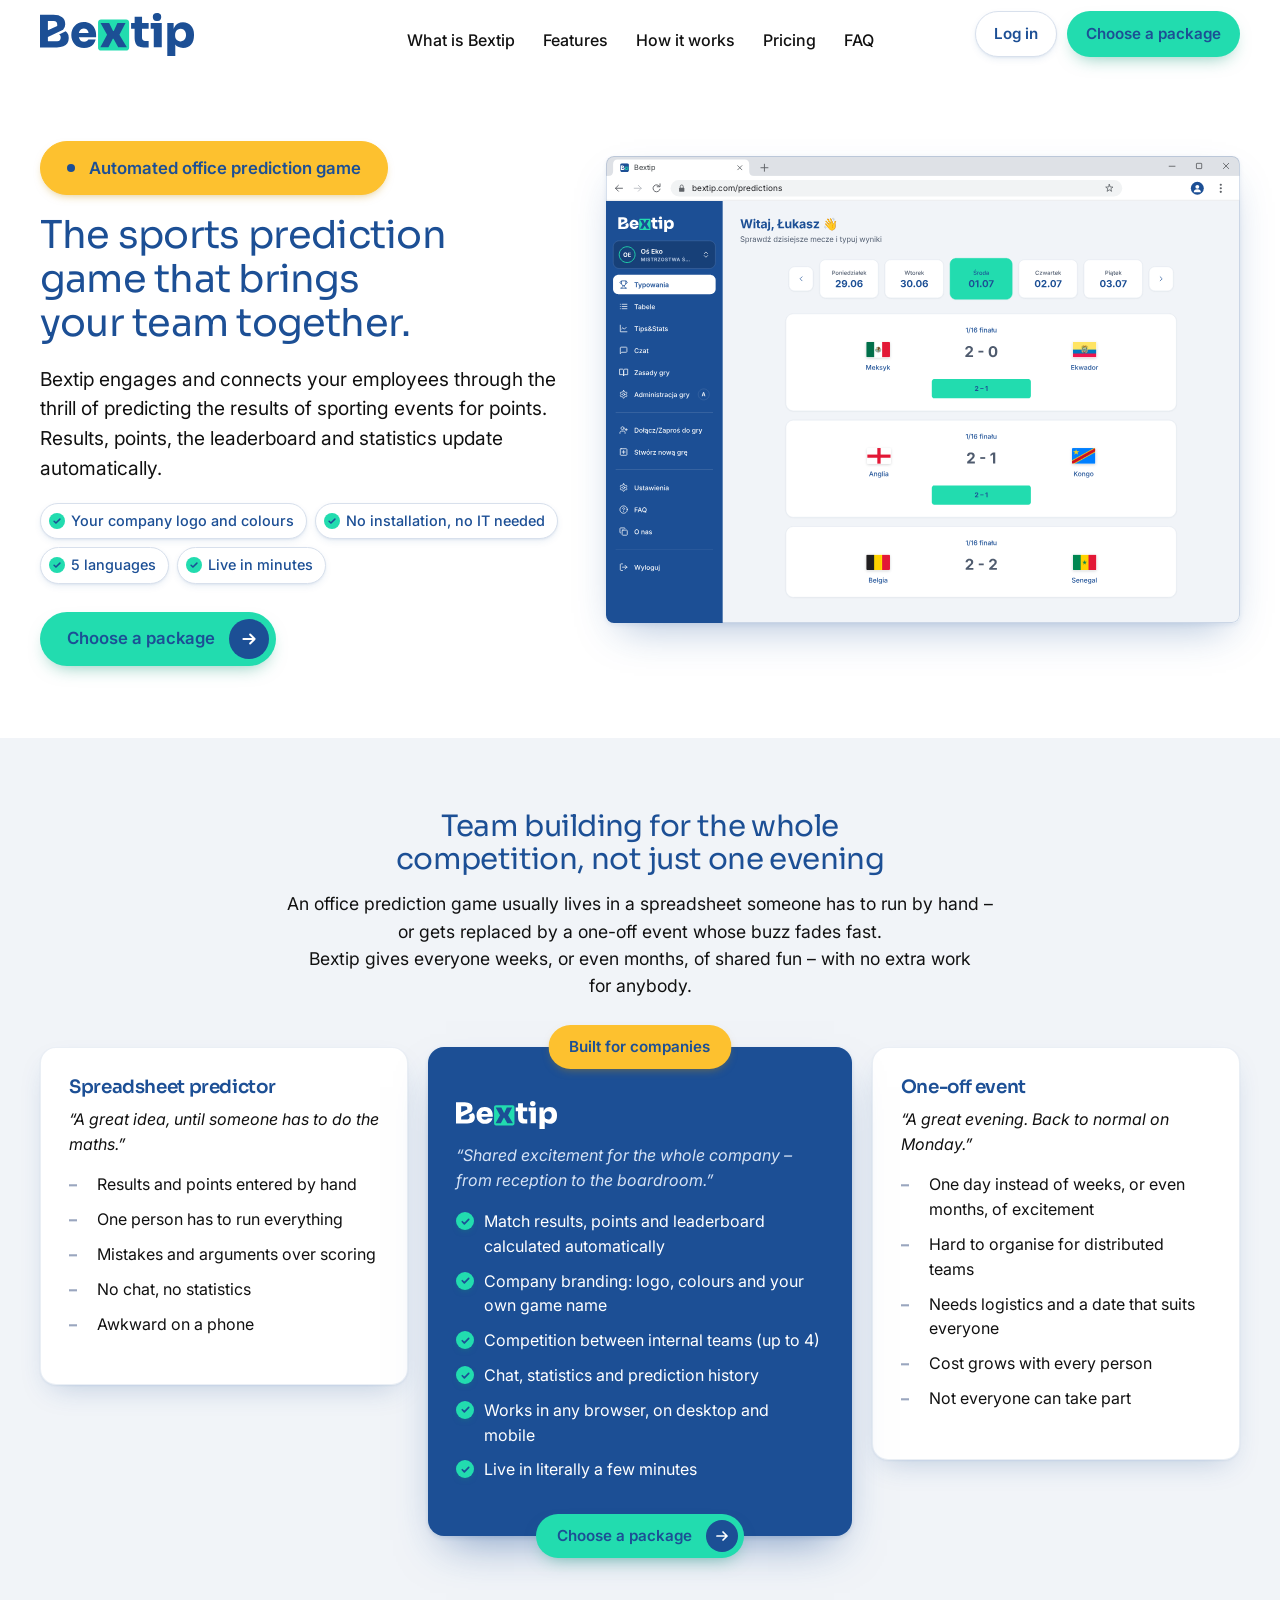
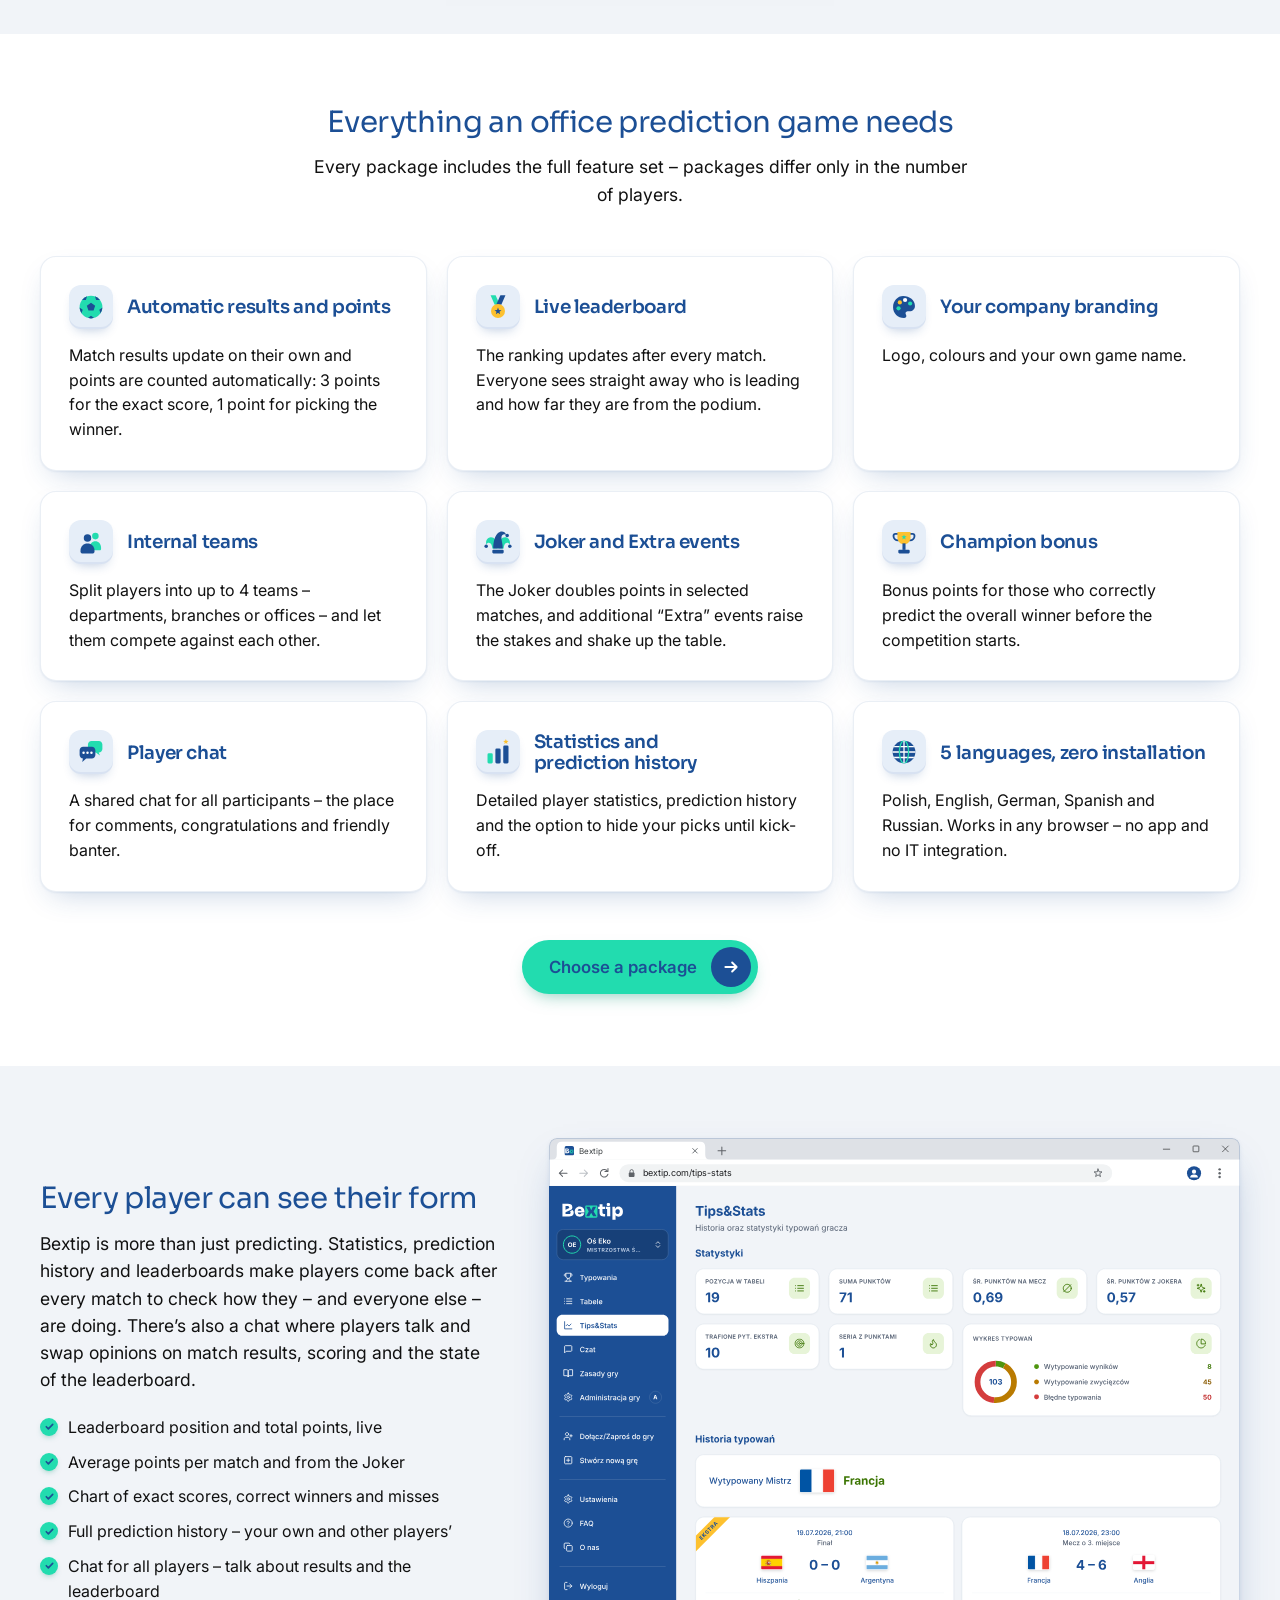
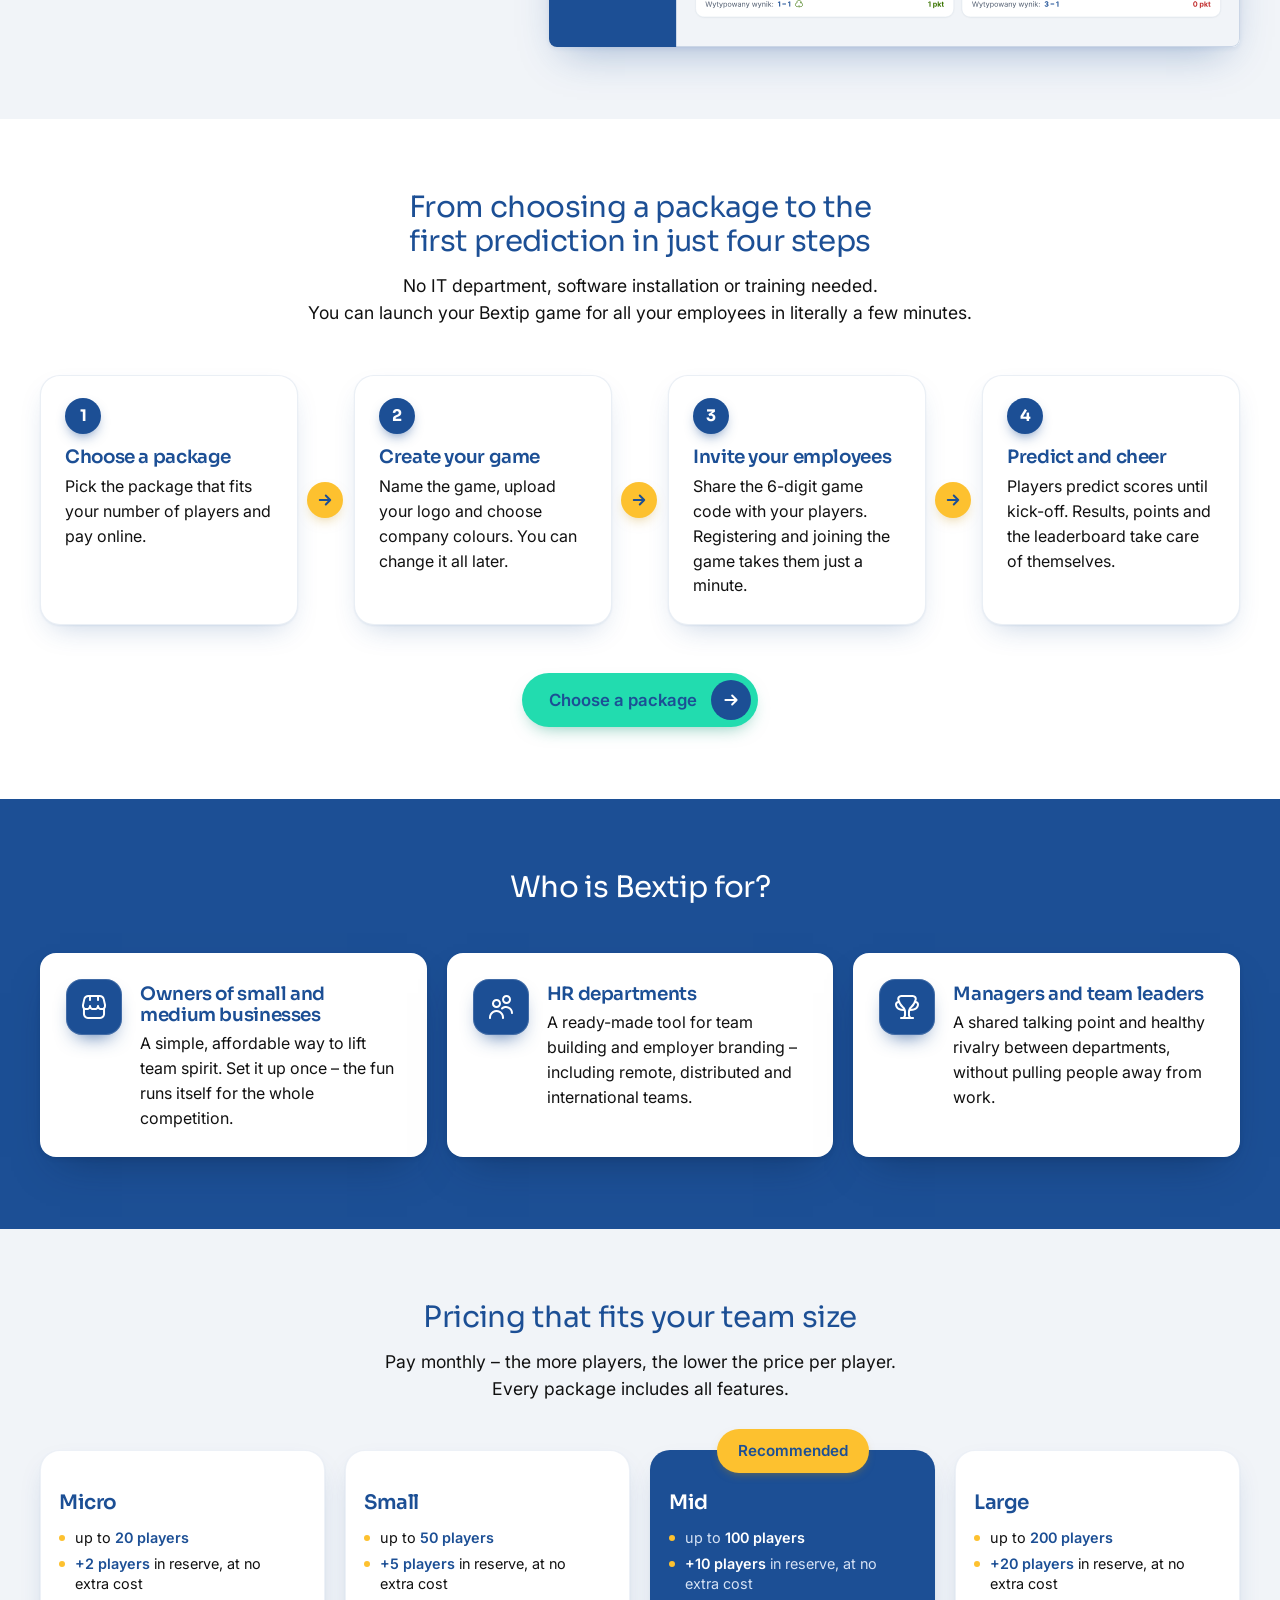
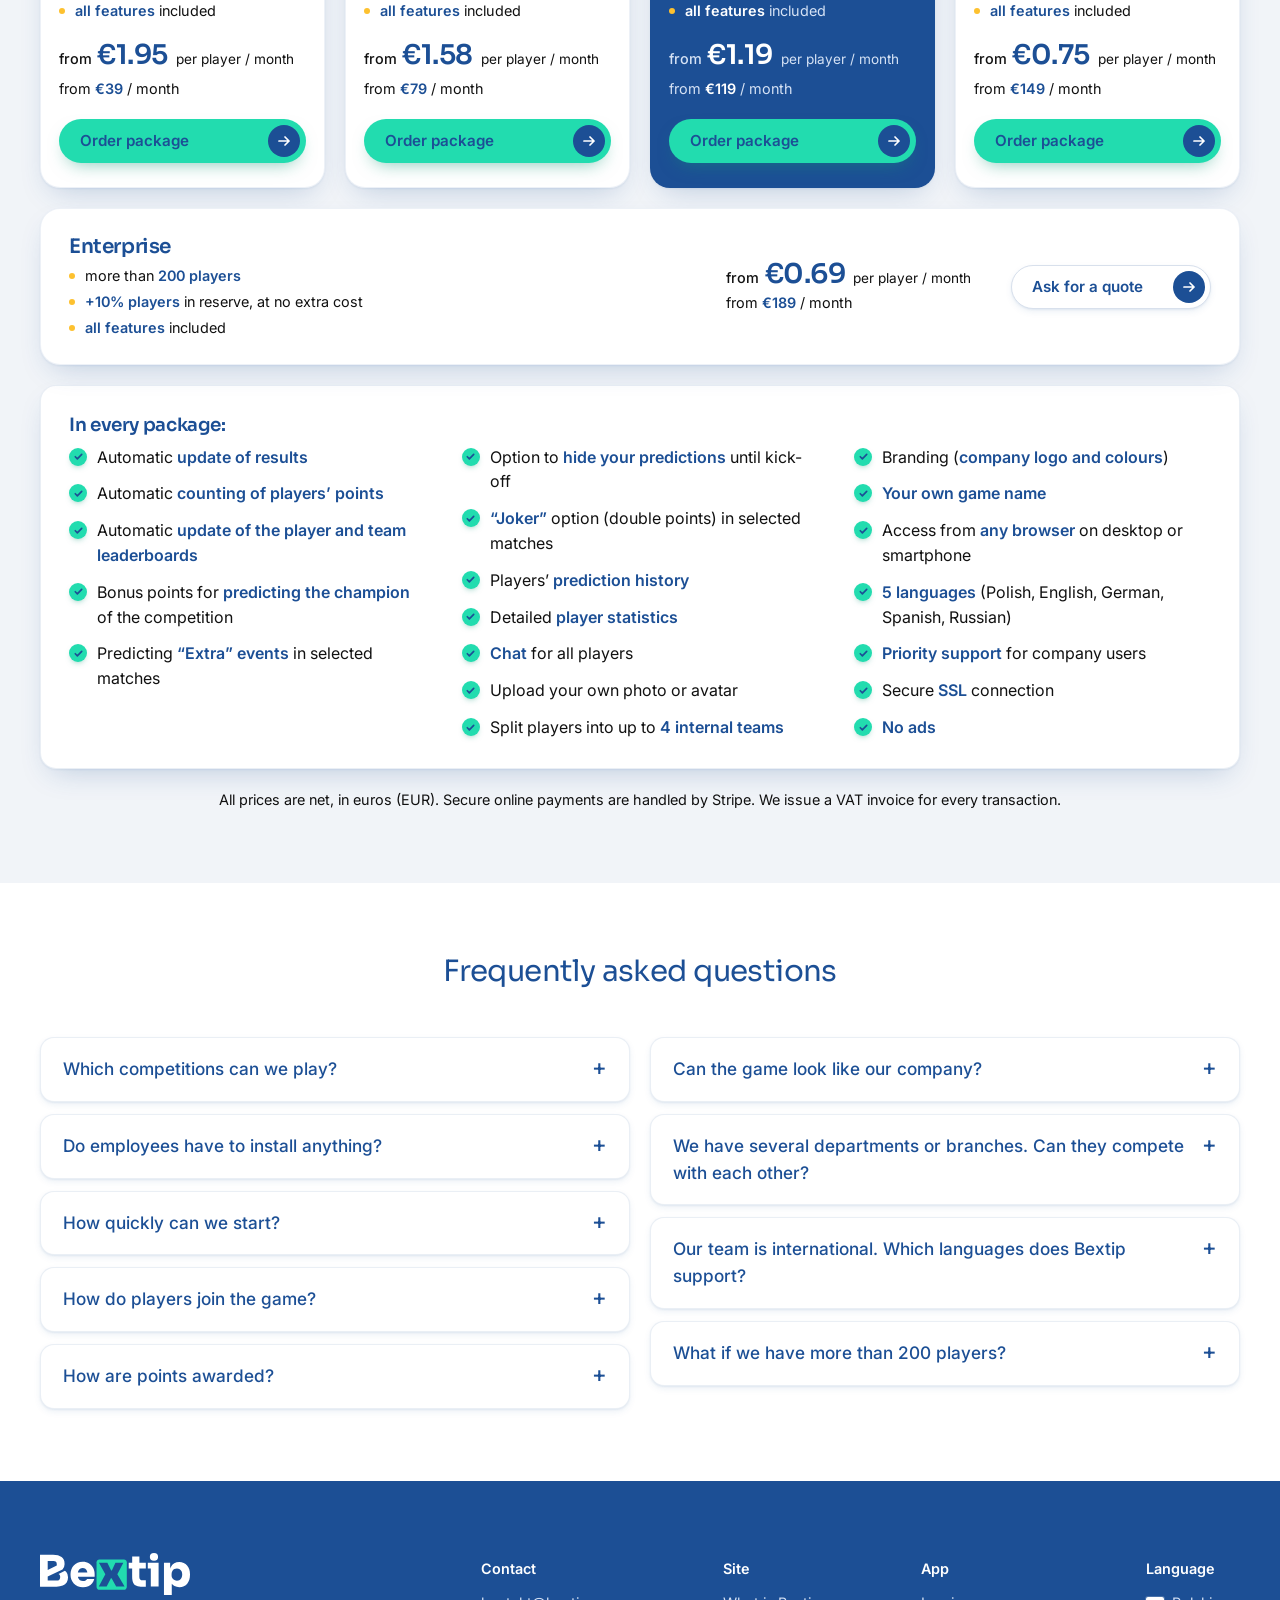
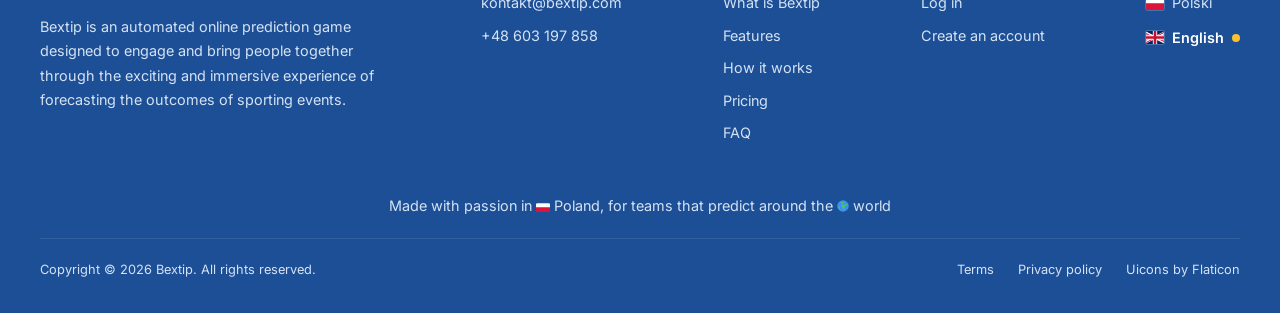
==== commit 02e8230c: "Pricing note: VAT invoice for every transaction Lukasz (20.11.2026): "Do kazdej transakcji wystawiam" ====
--- a/index.html
+++ b/index.html
@@ -43,15 +43,15 @@
   <!-- zestaw favikon z paczki znaku (folder „6 - favicon”, wklejka-do-head.html); favicon.ico, favicon.svg i 64 px
        mają „Bx” powiększone o 12%, żeby w karcie przeglądarki były czytelniejsze (Łukasz, 19.11.2026); adresy względne zamiast „/…”,
        bo do podpięcia domeny strona działa w podkatalogu bextip.github.io/landing_page/ -->
-  <link rel="icon" href="favicon.ico?v=20261120g" sizes="48x48">
-  <link rel="icon" href="favicon.svg?v=20261120g" type="image/svg+xml">
-  <link rel="icon" type="image/png" sizes="64x64" href="favicon-64x64.png?v=20261120g">
-  <link rel="apple-touch-icon" href="apple-touch-icon.png?v=20261120g">
-  <link rel="manifest" href="site.webmanifest?v=20261120g">
+  <link rel="icon" href="favicon.ico?v=20261120h" sizes="48x48">
+  <link rel="icon" href="favicon.svg?v=20261120h" type="image/svg+xml">
+  <link rel="icon" type="image/png" sizes="64x64" href="favicon-64x64.png?v=20261120h">
+  <link rel="apple-touch-icon" href="apple-touch-icon.png?v=20261120h">
+  <link rel="manifest" href="site.webmanifest?v=20261120h">
   <link rel="preconnect" href="https://fonts.googleapis.com">
   <link rel="preconnect" href="https://fonts.gstatic.com" crossorigin>
   <link href="https://fonts.googleapis.com/css2?family=Inter:wght@400;500;600;700&family=Sora:wght@400;600;700&display=swap" rel="stylesheet">
-  <link rel="stylesheet" href="styles.css?v=20261120g">
+  <link rel="stylesheet" href="styles.css?v=20261120h">
 </head>
 <body>
 
@@ -60,7 +60,7 @@
     <a class="brand" href="#top" aria-label="Bextip">
       <!-- napis z animacją z paczki znaku 1.4 (Łukasz, 19.11.2026): kwadrat z x obraca się raz przy wczytaniu strony
            (0,8 s po 0,5 s), potem wygląda jak Bextip-napis-kolor.svg; przy „ogranicz animacje” stoi nieruchomo -->
-      <img src="assets/logo/animacja/Bextip-napis-animacja.svg?v=20261120g" alt="Bextip" width="154" height="43">
+      <img src="assets/logo/animacja/Bextip-napis-animacja.svg?v=20261120h" alt="Bextip" width="154" height="43">
     </a>
     <nav class="nav__links" id="navLinks">
       <a href="#about" data-i18n="nav.about"></a>
@@ -98,7 +98,7 @@
       <div class="hero__shot">
         <div class="window">
           <div class="window__bar" aria-hidden="true"><i class="window__dots"></i><i class="window__nav"></i><span class="window__url">bextip.com/predictions</span><i class="window__ctrls"></i></div>
-          <img src="assets/screens/typowania.svg?v=20261120g" width="1080" height="720" alt="" data-i18n-attr="alt:hero.shotAlt">
+          <img src="assets/screens/typowania.svg?v=20261120h" width="1080" height="720" alt="" data-i18n-attr="alt:hero.shotAlt">
         </div>
       </div>
     </div>
@@ -120,7 +120,7 @@
              na eqrento.com), zamiast napisu logotyp w rozmiarze tytułów kafelków; na telefonie pierwszy (Łukasz, 11.11.2026) -->
         <article class="card card--hl">
           <span class="tag card__badge" data-i18n="about.b.tag"></span>
-          <h3 class="card__logo"><img src="assets/logo/Bextip-napis-kolor-ciemne-tlo.svg?v=20261120g" alt="Bextip" width="100" height="28"></h3>
+          <h3 class="card__logo"><img src="assets/logo/Bextip-napis-kolor-ciemne-tlo.svg?v=20261120h" alt="Bextip" width="100" height="28"></h3>
           <p class="quote" data-i18n="about.b.quote"></p>
           <ul class="list list--check" data-i18n-list="about.b.items"></ul>
           <a class="btn btn--primary btn--arrow card__cta" href="#pricing"><span data-i18n="hero.cta"></span><span class="btn__icon" aria-hidden="true"></span></a>
@@ -156,7 +156,7 @@
       </div>
       <div class="window">
         <div class="window__bar" aria-hidden="true"><i class="window__dots"></i><i class="window__nav"></i><span class="window__url">bextip.com/tips-stats</span><i class="window__ctrls"></i></div>
-        <img src="assets/screens/tips-stats.svg?v=20261120g" width="1080" height="720" loading="lazy" alt="" data-i18n-attr="alt:inside.shotAlt">
+        <img src="assets/screens/tips-stats.svg?v=20261120h" width="1080" height="720" loading="lazy" alt="" data-i18n-attr="alt:inside.shotAlt">
       </div>
     </div>
   </section>
@@ -222,7 +222,7 @@
   <div class="wrap">
     <div class="footer__grid">
       <div class="footer__brand">
-        <a href="#top" aria-label="Bextip"><img src="assets/logo/Bextip-napis-kolor-ciemne-tlo.svg?v=20261120g" alt="Bextip" width="150" height="42"></a>
+        <a href="#top" aria-label="Bextip"><img src="assets/logo/Bextip-napis-kolor-ciemne-tlo.svg?v=20261120h" alt="Bextip" width="150" height="42"></a>
         <p data-i18n="footer.about"></p>
         <p data-i18n="footer.invite"></p>
       </div>
@@ -270,9 +270,9 @@
   </div>
 </footer>
 
-<script src="config.js?v=20261120g"></script>
-<script src="i18n.js?v=20261120g"></script>
-<script src="frames.js?v=20261120g"></script>
-<script src="script.js?v=20261120g"></script>
+<script src="config.js?v=20261120h"></script>
+<script src="i18n.js?v=20261120h"></script>
+<script src="frames.js?v=20261120h"></script>
+<script src="script.js?v=20261120h"></script>
 </body>
 </html>
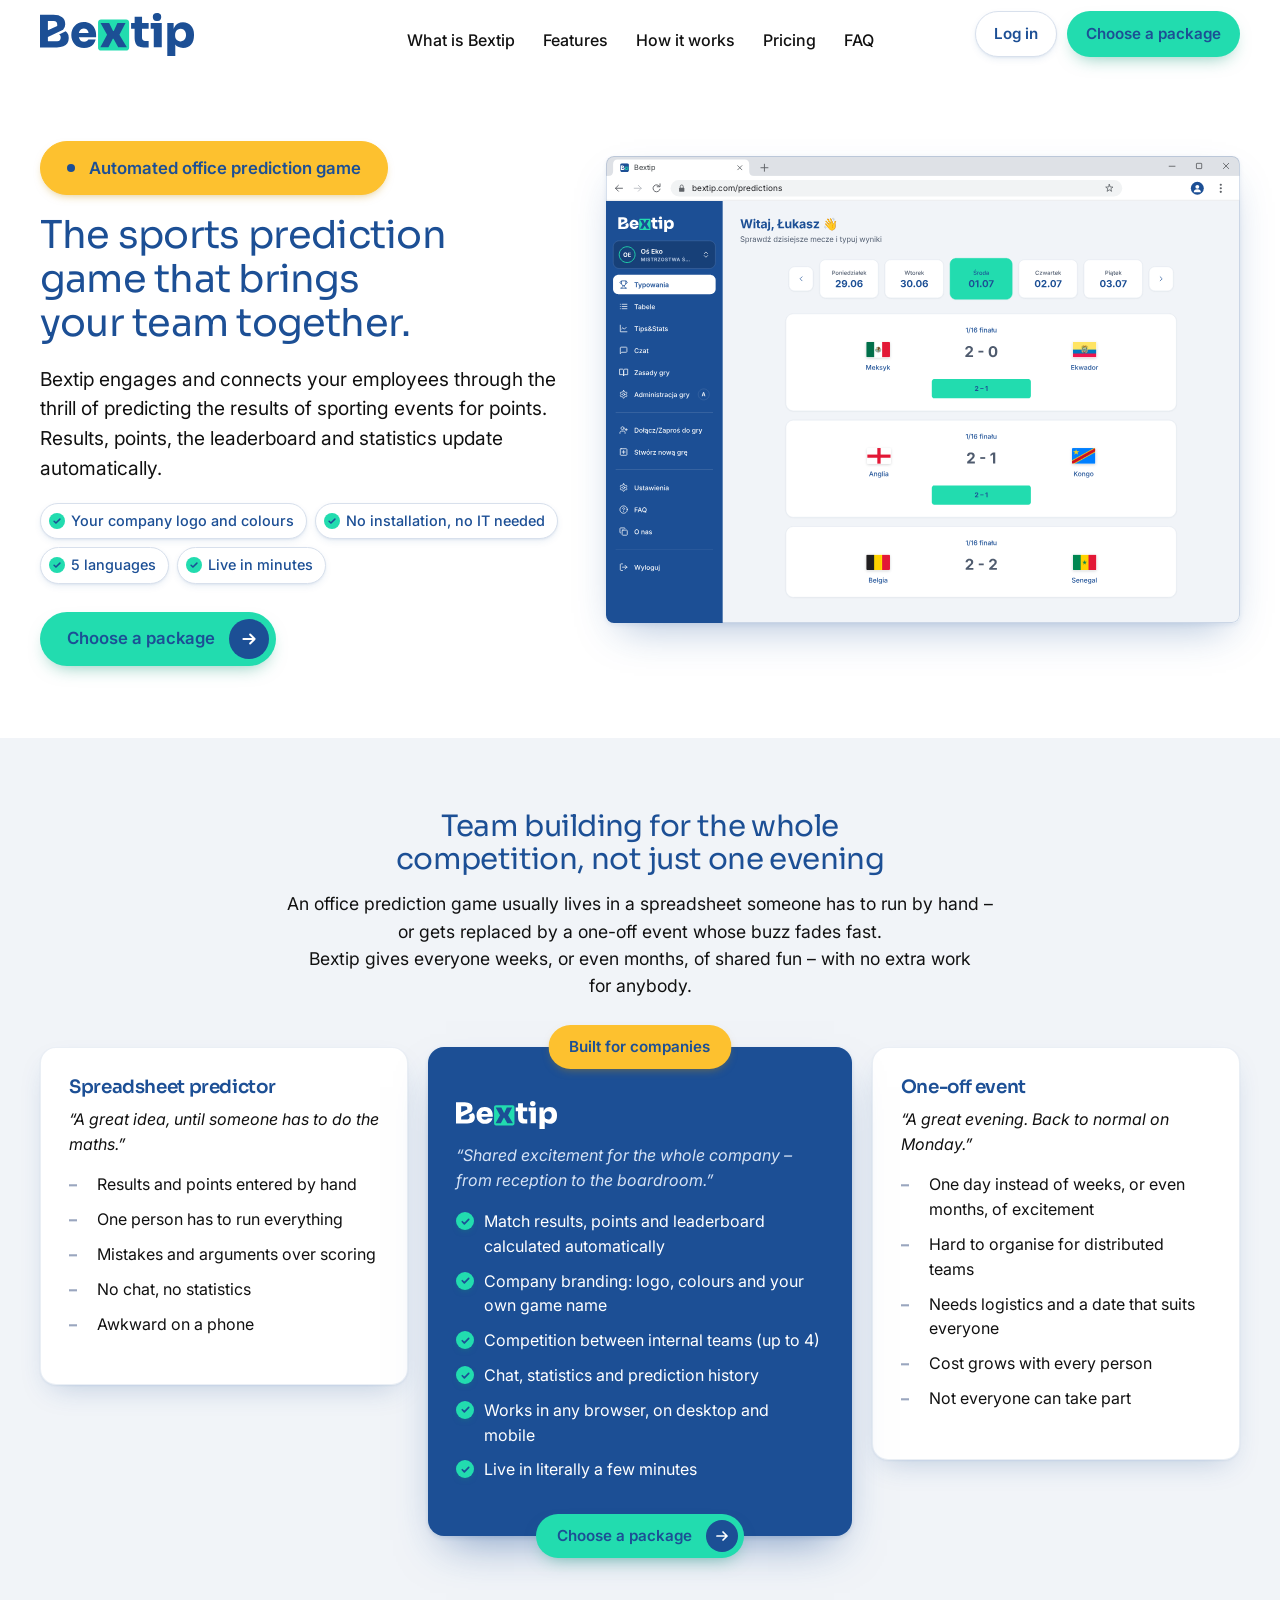
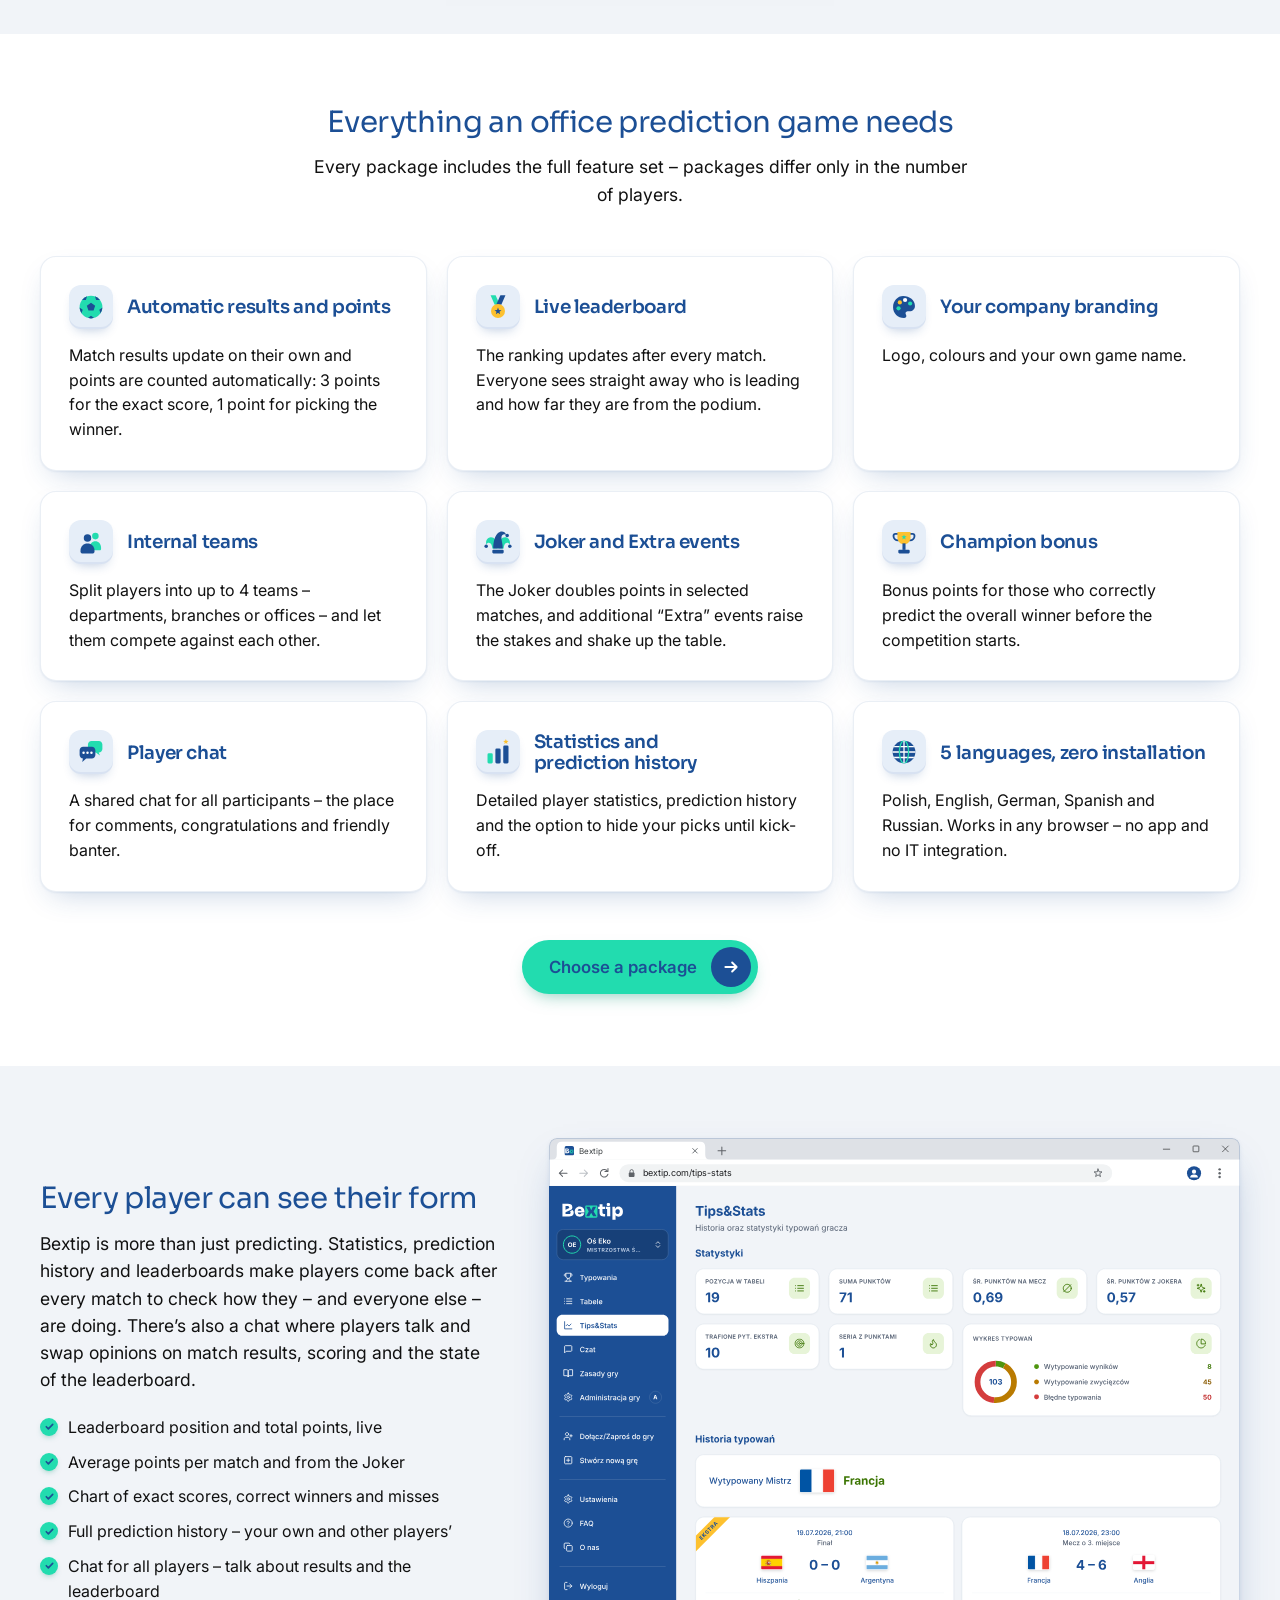
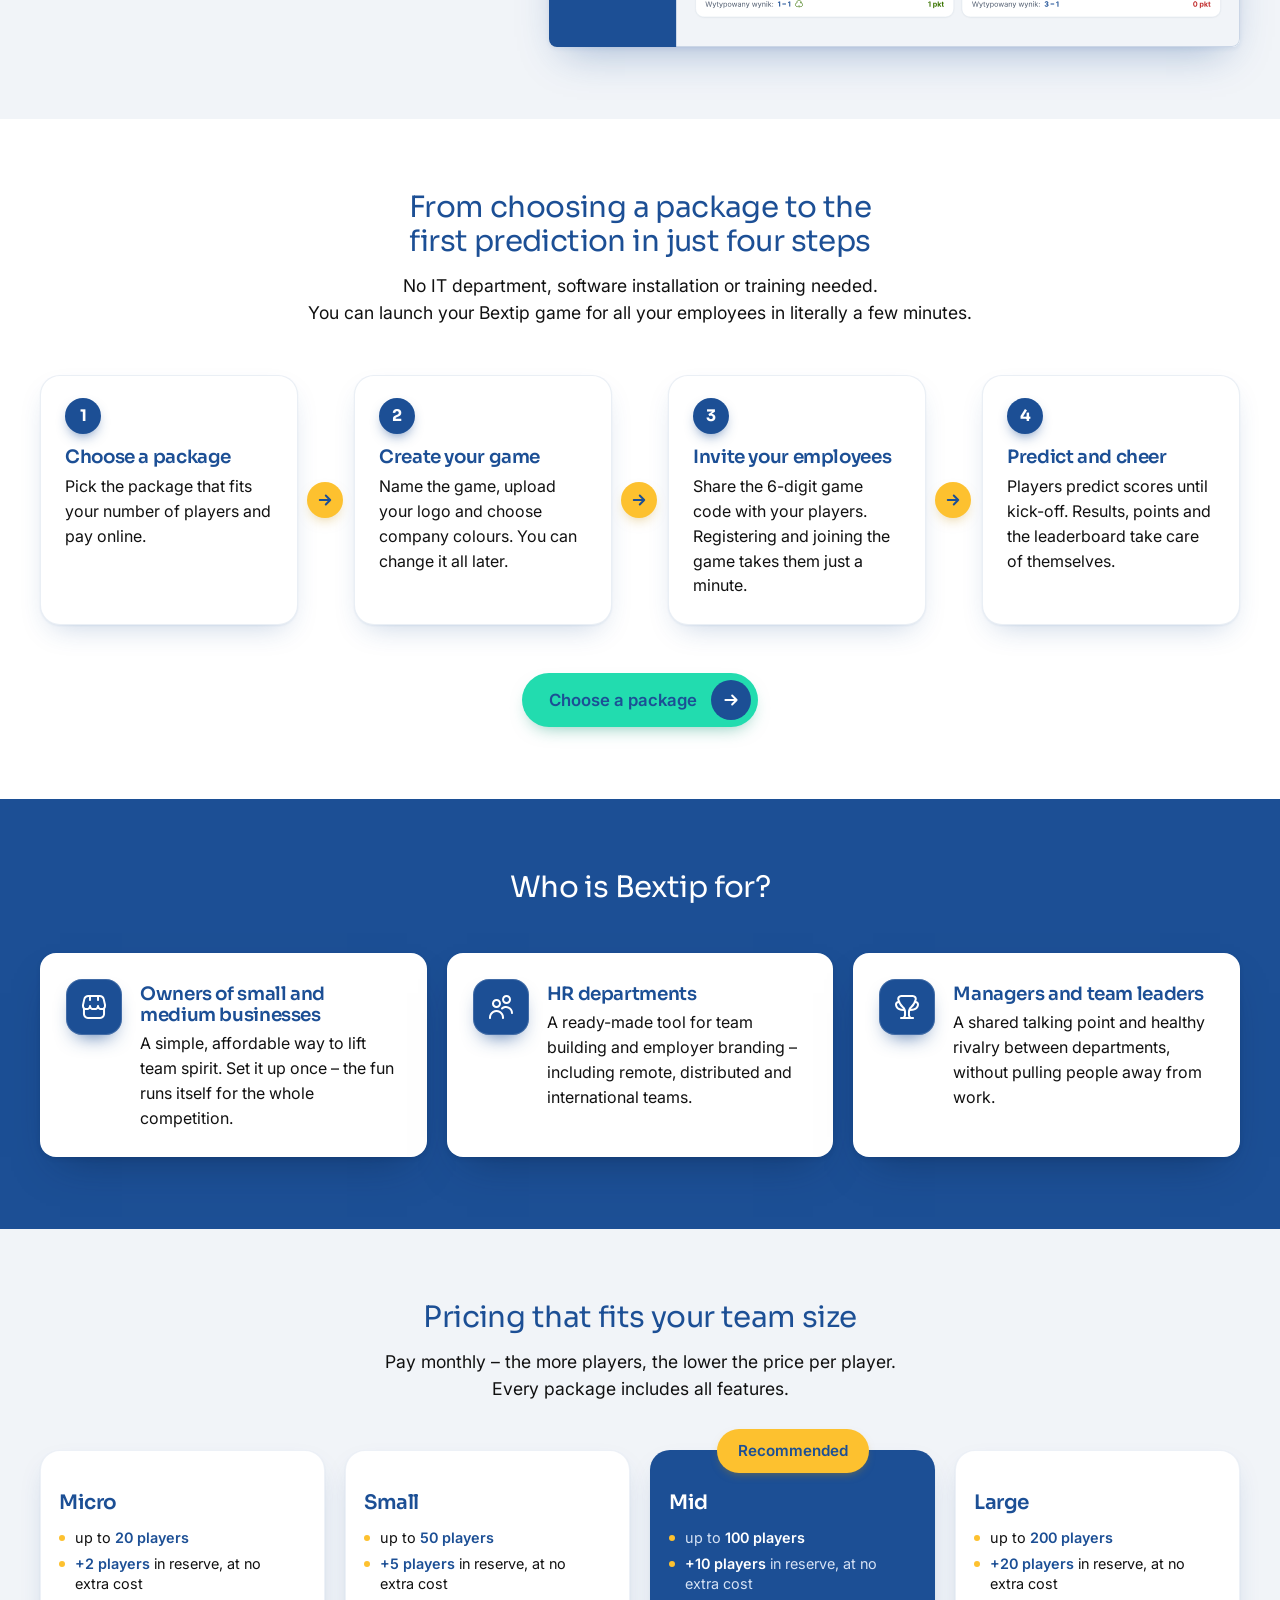
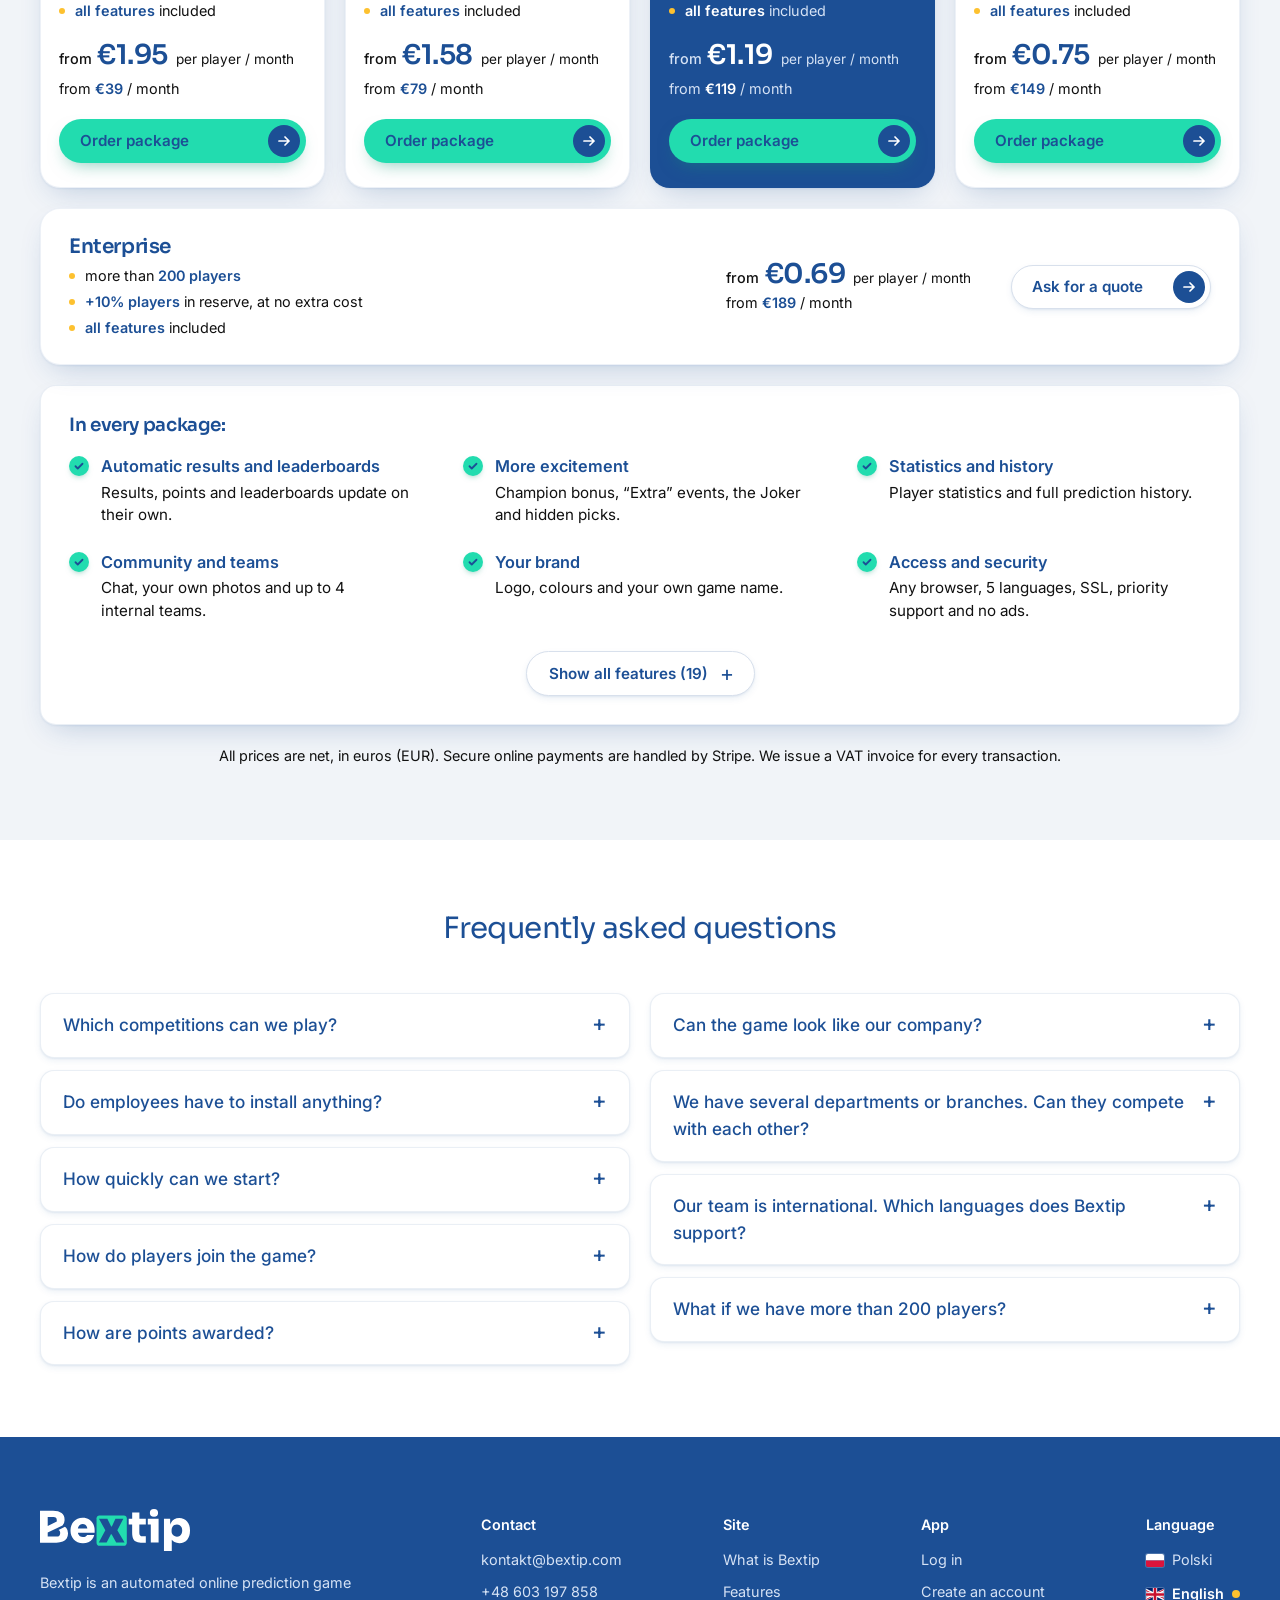
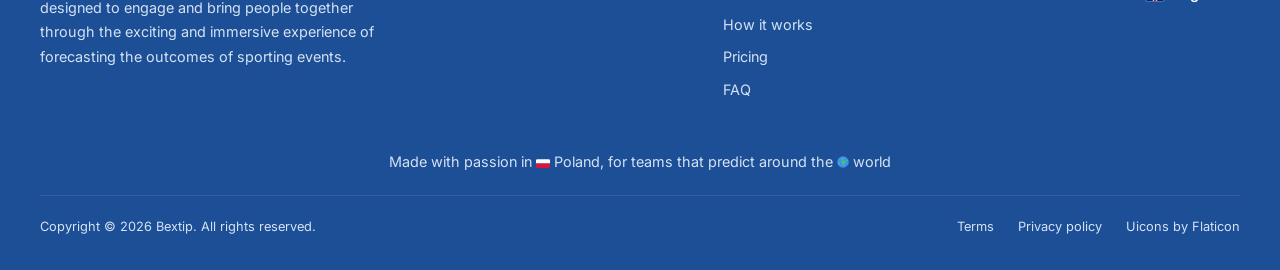
==== commit 3f3f5daf: ""W kazdym pakiecie": six feature groups with "Pokaz wszystkie funkcje" Lukasz (20.11.2026, auditor's" ====
--- a/index.html
+++ b/index.html
@@ -43,15 +43,15 @@
   <!-- zestaw favikon z paczki znaku (folder „6 - favicon”, wklejka-do-head.html); favicon.ico, favicon.svg i 64 px
        mają „Bx” powiększone o 12%, żeby w karcie przeglądarki były czytelniejsze (Łukasz, 19.11.2026); adresy względne zamiast „/…”,
        bo do podpięcia domeny strona działa w podkatalogu bextip.github.io/landing_page/ -->
-  <link rel="icon" href="favicon.ico?v=20261120h" sizes="48x48">
-  <link rel="icon" href="favicon.svg?v=20261120h" type="image/svg+xml">
-  <link rel="icon" type="image/png" sizes="64x64" href="favicon-64x64.png?v=20261120h">
-  <link rel="apple-touch-icon" href="apple-touch-icon.png?v=20261120h">
-  <link rel="manifest" href="site.webmanifest?v=20261120h">
+  <link rel="icon" href="favicon.ico?v=20261120i" sizes="48x48">
+  <link rel="icon" href="favicon.svg?v=20261120i" type="image/svg+xml">
+  <link rel="icon" type="image/png" sizes="64x64" href="favicon-64x64.png?v=20261120i">
+  <link rel="apple-touch-icon" href="apple-touch-icon.png?v=20261120i">
+  <link rel="manifest" href="site.webmanifest?v=20261120i">
   <link rel="preconnect" href="https://fonts.googleapis.com">
   <link rel="preconnect" href="https://fonts.gstatic.com" crossorigin>
   <link href="https://fonts.googleapis.com/css2?family=Inter:wght@400;500;600;700&family=Sora:wght@400;600;700&display=swap" rel="stylesheet">
-  <link rel="stylesheet" href="styles.css?v=20261120h">
+  <link rel="stylesheet" href="styles.css?v=20261120i">
 </head>
 <body>
 
@@ -60,7 +60,7 @@
     <a class="brand" href="#top" aria-label="Bextip">
       <!-- napis z animacją z paczki znaku 1.4 (Łukasz, 19.11.2026): kwadrat z x obraca się raz przy wczytaniu strony
            (0,8 s po 0,5 s), potem wygląda jak Bextip-napis-kolor.svg; przy „ogranicz animacje” stoi nieruchomo -->
-      <img src="assets/logo/animacja/Bextip-napis-animacja.svg?v=20261120h" alt="Bextip" width="154" height="43">
+      <img src="assets/logo/animacja/Bextip-napis-animacja.svg?v=20261120i" alt="Bextip" width="154" height="43">
     </a>
     <nav class="nav__links" id="navLinks">
       <a href="#about" data-i18n="nav.about"></a>
@@ -98,7 +98,7 @@
       <div class="hero__shot">
         <div class="window">
           <div class="window__bar" aria-hidden="true"><i class="window__dots"></i><i class="window__nav"></i><span class="window__url">bextip.com/predictions</span><i class="window__ctrls"></i></div>
-          <img src="assets/screens/typowania.svg?v=20261120h" width="1080" height="720" alt="" data-i18n-attr="alt:hero.shotAlt">
+          <img src="assets/screens/typowania.svg?v=20261120i" width="1080" height="720" alt="" data-i18n-attr="alt:hero.shotAlt">
         </div>
       </div>
     </div>
@@ -120,7 +120,7 @@
              na eqrento.com), zamiast napisu logotyp w rozmiarze tytułów kafelków; na telefonie pierwszy (Łukasz, 11.11.2026) -->
         <article class="card card--hl">
           <span class="tag card__badge" data-i18n="about.b.tag"></span>
-          <h3 class="card__logo"><img src="assets/logo/Bextip-napis-kolor-ciemne-tlo.svg?v=20261120h" alt="Bextip" width="100" height="28"></h3>
+          <h3 class="card__logo"><img src="assets/logo/Bextip-napis-kolor-ciemne-tlo.svg?v=20261120i" alt="Bextip" width="100" height="28"></h3>
           <p class="quote" data-i18n="about.b.quote"></p>
           <ul class="list list--check" data-i18n-list="about.b.items"></ul>
           <a class="btn btn--primary btn--arrow card__cta" href="#pricing"><span data-i18n="hero.cta"></span><span class="btn__icon" aria-hidden="true"></span></a>
@@ -156,7 +156,7 @@
       </div>
       <div class="window">
         <div class="window__bar" aria-hidden="true"><i class="window__dots"></i><i class="window__nav"></i><span class="window__url">bextip.com/tips-stats</span><i class="window__ctrls"></i></div>
-        <img src="assets/screens/tips-stats.svg?v=20261120h" width="1080" height="720" loading="lazy" alt="" data-i18n-attr="alt:inside.shotAlt">
+        <img src="assets/screens/tips-stats.svg?v=20261120i" width="1080" height="720" loading="lazy" alt="" data-i18n-attr="alt:inside.shotAlt">
       </div>
     </div>
   </section>
@@ -197,9 +197,12 @@
         </div>
       </div>
       <div id="planGrid"></div>
-      <div class="card included">
+      <!-- „W każdym pakiecie” (Łukasz, 20.11.2026 – sugestia audytora): sześć grup funkcji, przycisk rozwija pełną
+           listę 19 funkcji; grupy i napis na przycisku rysuje script.js z pricing.includedGroups w i18n.js -->
+      <div class="card included" id="included">
         <h3 data-i18n="pricing.includedTitle"></h3>
-        <ul class="list list--check" id="includedList"></ul>
+        <ul class="groups" id="includedGroups"></ul>
+        <div class="included__toggle"><button class="btn btn--ghost" type="button" id="includedToggle" aria-expanded="false" aria-controls="includedGroups"></button></div>
       </div>
       <p class="note" data-i18n="pricing.note"></p>
     </div>
@@ -222,7 +225,7 @@
   <div class="wrap">
     <div class="footer__grid">
       <div class="footer__brand">
-        <a href="#top" aria-label="Bextip"><img src="assets/logo/Bextip-napis-kolor-ciemne-tlo.svg?v=20261120h" alt="Bextip" width="150" height="42"></a>
+        <a href="#top" aria-label="Bextip"><img src="assets/logo/Bextip-napis-kolor-ciemne-tlo.svg?v=20261120i" alt="Bextip" width="150" height="42"></a>
         <p data-i18n="footer.about"></p>
         <p data-i18n="footer.invite"></p>
       </div>
@@ -270,9 +273,9 @@
   </div>
 </footer>
 
-<script src="config.js?v=20261120h"></script>
-<script src="i18n.js?v=20261120h"></script>
-<script src="frames.js?v=20261120h"></script>
-<script src="script.js?v=20261120h"></script>
+<script src="config.js?v=20261120i"></script>
+<script src="i18n.js?v=20261120i"></script>
+<script src="frames.js?v=20261120i"></script>
+<script src="script.js?v=20261120i"></script>
 </body>
 </html>
--- a/styles.css
+++ b/styles.css
@@ -172,13 +172,40 @@
 }
 .chips li::before { content: ""; position: absolute; left: 8px; top: 50%; width: 16px; height: 16px; margin-top: -8px; border-radius: 50%; background: var(--mint) var(--ico-check) center / 10px no-repeat; }
 .hero__cta { display: flex; flex-wrap: wrap; gap: 12px; }
-.included { margin-top: 20px; }
-/* „W każdym pakiecie”: 20 funkcji z PDF-u w trzech kolumnach (czytane kolumnami), pogrubienia jak w PDF-ie */
-.included .list { display: block; columns: 3; column-gap: 36px; margin: 0; }
-.included .list li { break-inside: avoid; margin-bottom: 12px; }
-.included .list b { font-weight: 600; color: var(--ink); }
-@media (max-width: 1100px) { .included .list { columns: 2; } }
-@media (max-width: 640px) { .included .list { columns: 1; } }
+/* „W każdym pakiecie” (Łukasz, 20.11.2026 – sugestia audytora): sześć grup z ptaszkami (miętowe kółko z niebieskim
+   ptaszkiem – potwierdzenie), na komputerze i tablecie z krótkim opisem, na telefonie same nazwy (niżej). Przycisk
+   „Pokaż wszystkie funkcje (19)” (script.js: klasa is-open na karcie) pokazuje w każdej grupie zamiast opisu jej funkcje
+   ze złotymi kropkami, pogrubienia jak w PDF-ie. Wcześniej: 19 funkcji w trzech kolumnach (na telefonie ok. 1260px) */
+.included { margin-top: 20px; padding: 28px 28px 30px; }
+.included h3 { margin: 0 0 20px; }
+.groups { list-style: none; margin: 0; padding: 0; display: grid; grid-template-columns: repeat(3, minmax(0, 1fr)); gap: 24px 40px; align-items: start; }
+.group { position: relative; padding-left: 32px; }
+.group::before {
+  content: ""; position: absolute; left: 0; top: 1px; width: 20px; height: 20px; border-radius: 50%;
+  background: var(--mint) var(--ico-check) center / 12px no-repeat; box-shadow: 0 3px 6px -3px var(--mint-shadow);
+}
+.group__title { margin: 0 0 4px; font-weight: 600; font-size: 1.02rem; line-height: 1.35; color: var(--ink); }
+.group__desc { margin: 0; font-size: .95rem; line-height: 1.5; color: var(--text); text-wrap: pretty; }
+.group__items { display: none; list-style: none; margin: 4px 0 0; padding: 0; }
+.group__items li { position: relative; padding-left: 15px; margin-top: 6px; font-size: .95rem; line-height: 1.45; color: var(--text); text-wrap: pretty; }
+.group__items li::before { content: ""; position: absolute; left: 0; top: calc(.72em - 3px); width: 6px; height: 6px; border-radius: 50%; background: var(--gold); }
+.group__items b { font-weight: 600; color: var(--ink); }
+.included.is-open .group__desc { display: none; }
+.included.is-open .group__items { display: block; }
+/* przycisk pod grupami: biały jak „Zaloguj się”, z plusem (po rozwinięciu minus) jak pytania w FAQ; font i kolor
+   wpisane, bo <button> nie dziedziczy ich z akapitu */
+.included__toggle { display: flex; justify-content: center; margin-top: 28px; }
+.included__toggle .btn { gap: 12px; padding: 10px 20px 10px 22px; font: inherit; font-size: .95rem; font-weight: 600; color: var(--ink); }
+.included__toggle .btn::after { content: "+"; font-size: 1.35rem; font-weight: 400; line-height: 1; color: var(--blue); }
+.included.is-open .included__toggle .btn::after { content: "–"; }
+@media (max-width: 1100px) { .groups { grid-template-columns: repeat(2, minmax(0, 1fr)); } }
+@media (max-width: 640px) {
+  .included { padding: 24px 22px 26px; }
+  .groups { grid-template-columns: minmax(0, 1fr); gap: 14px; }
+  .included:not(.is-open) .group__desc { display: none; }   /* telefon: same nazwy grup (Łukasz, 20.11.2026) */
+  .included:not(.is-open) .group__title { margin: 0; }
+  .included.is-open .groups { gap: 18px; }
+}
 
 /* Cards / grids */
 .compare { display: grid; grid-template-columns: 1fr 1.15fr 1fr; gap: 20px; align-items: start; }
@@ -207,8 +234,8 @@
 .card__cta { position: absolute; bottom: 0; left: 50%; translate: -50% 50%; white-space: nowrap; }
 .tag { display: inline-block; background: var(--gold); color: var(--blue); font-size: .78rem; font-weight: 700; padding: 4px 12px; border-radius: 999px; margin-bottom: 12px; box-shadow: 0 4px 10px -4px var(--gold-shadow); }   /* etykiety: złote z niebieskim tekstem (Łukasz, 19.11.2026; wcześniej miętowe) */
 .quote { color: var(--text); font-style: italic; }
-/* listy to zwykły tekst – czarne (Łukasz, 20.11.2026): kafelki porównania, sekcja z ekranem Tips&Stats, „W każdym
-   pakiecie” (pogrubienia w niej niebieskie); w niebieskim kafelku Bextip białe (.card--hl .list) */
+/* listy to zwykły tekst – czarne (Łukasz, 20.11.2026): kafelki porównania, sekcja z ekranem Tips&Stats; w niebieskim
+   kafelku Bextip białe (.card--hl .list). „W każdym pakiecie” ma od 20.11.2026 własne grupy (.groups) */
 .list { list-style: none; padding: 0; margin: 0 0 20px; display: grid; gap: 10px; color: var(--text); }
 .list li { padding-left: 28px; position: relative; }
 .list li::before { position: absolute; left: 0; top: 0; font-weight: 800; }
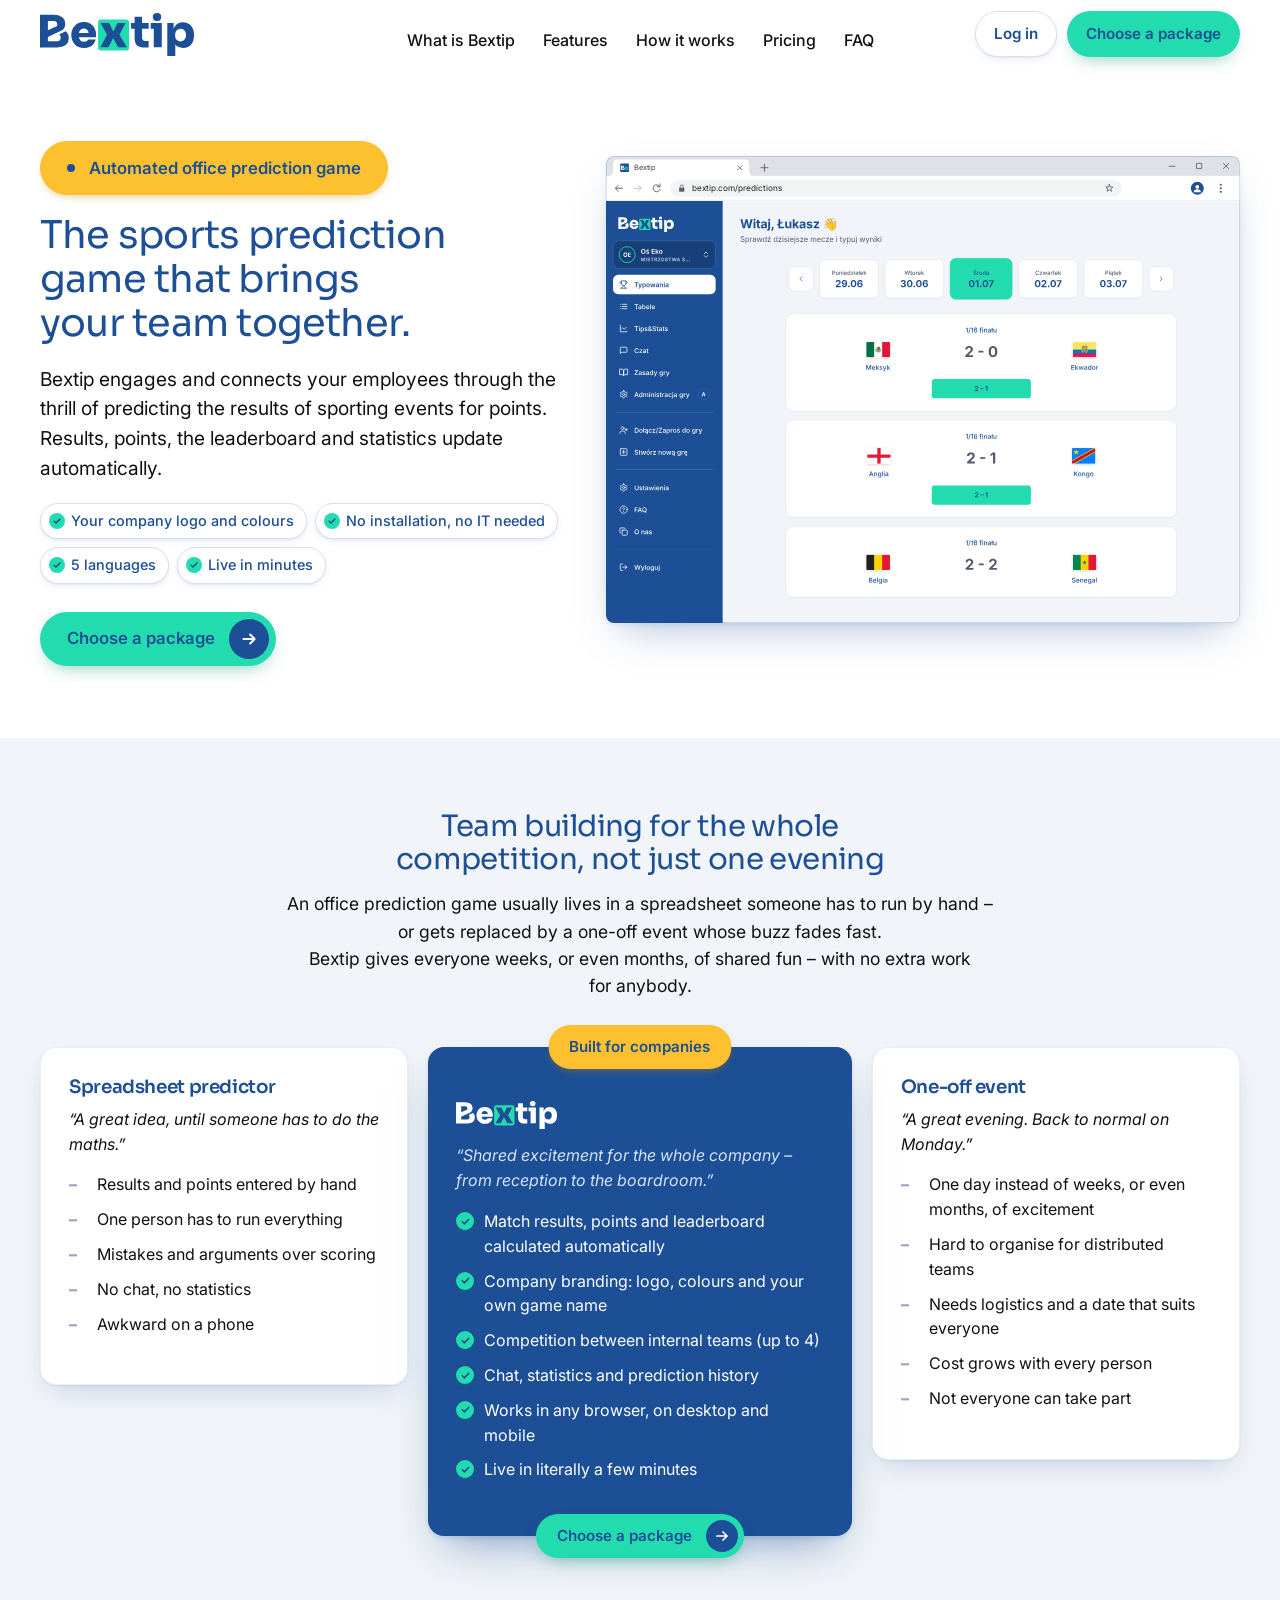
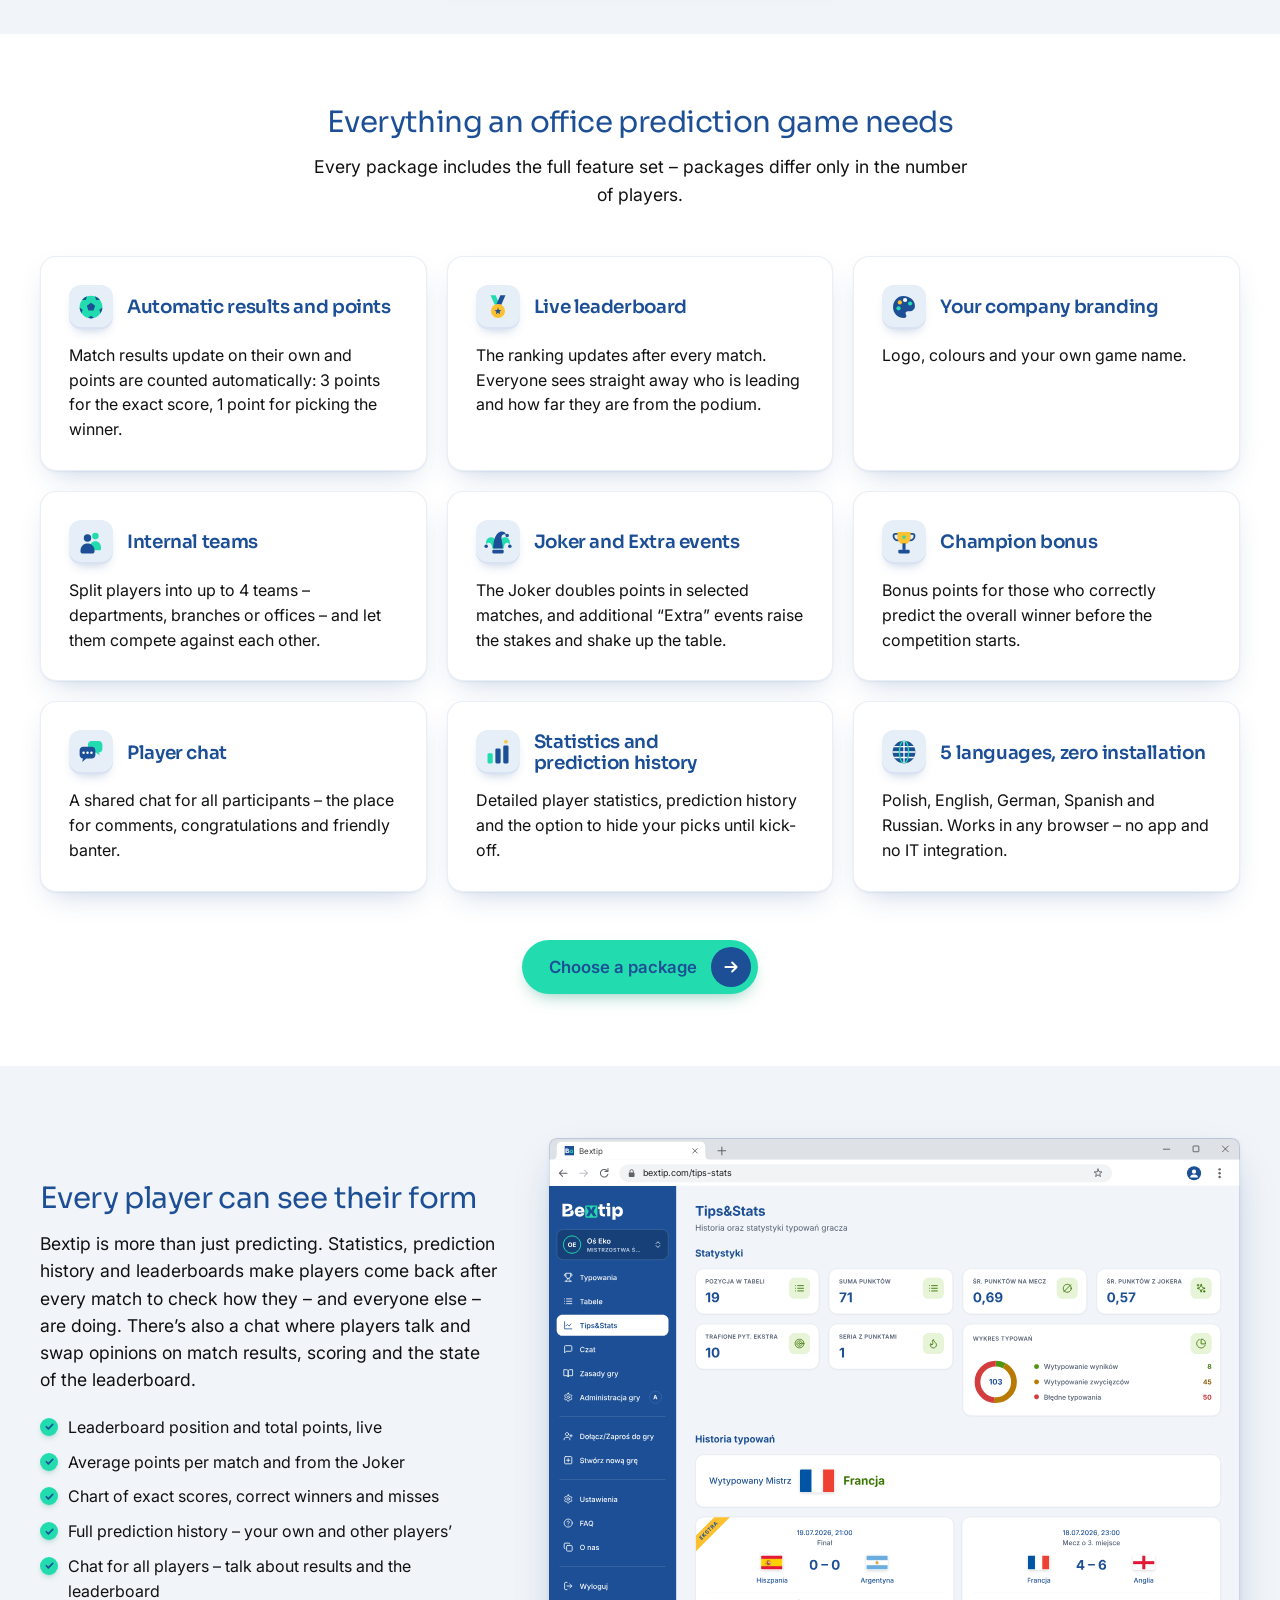
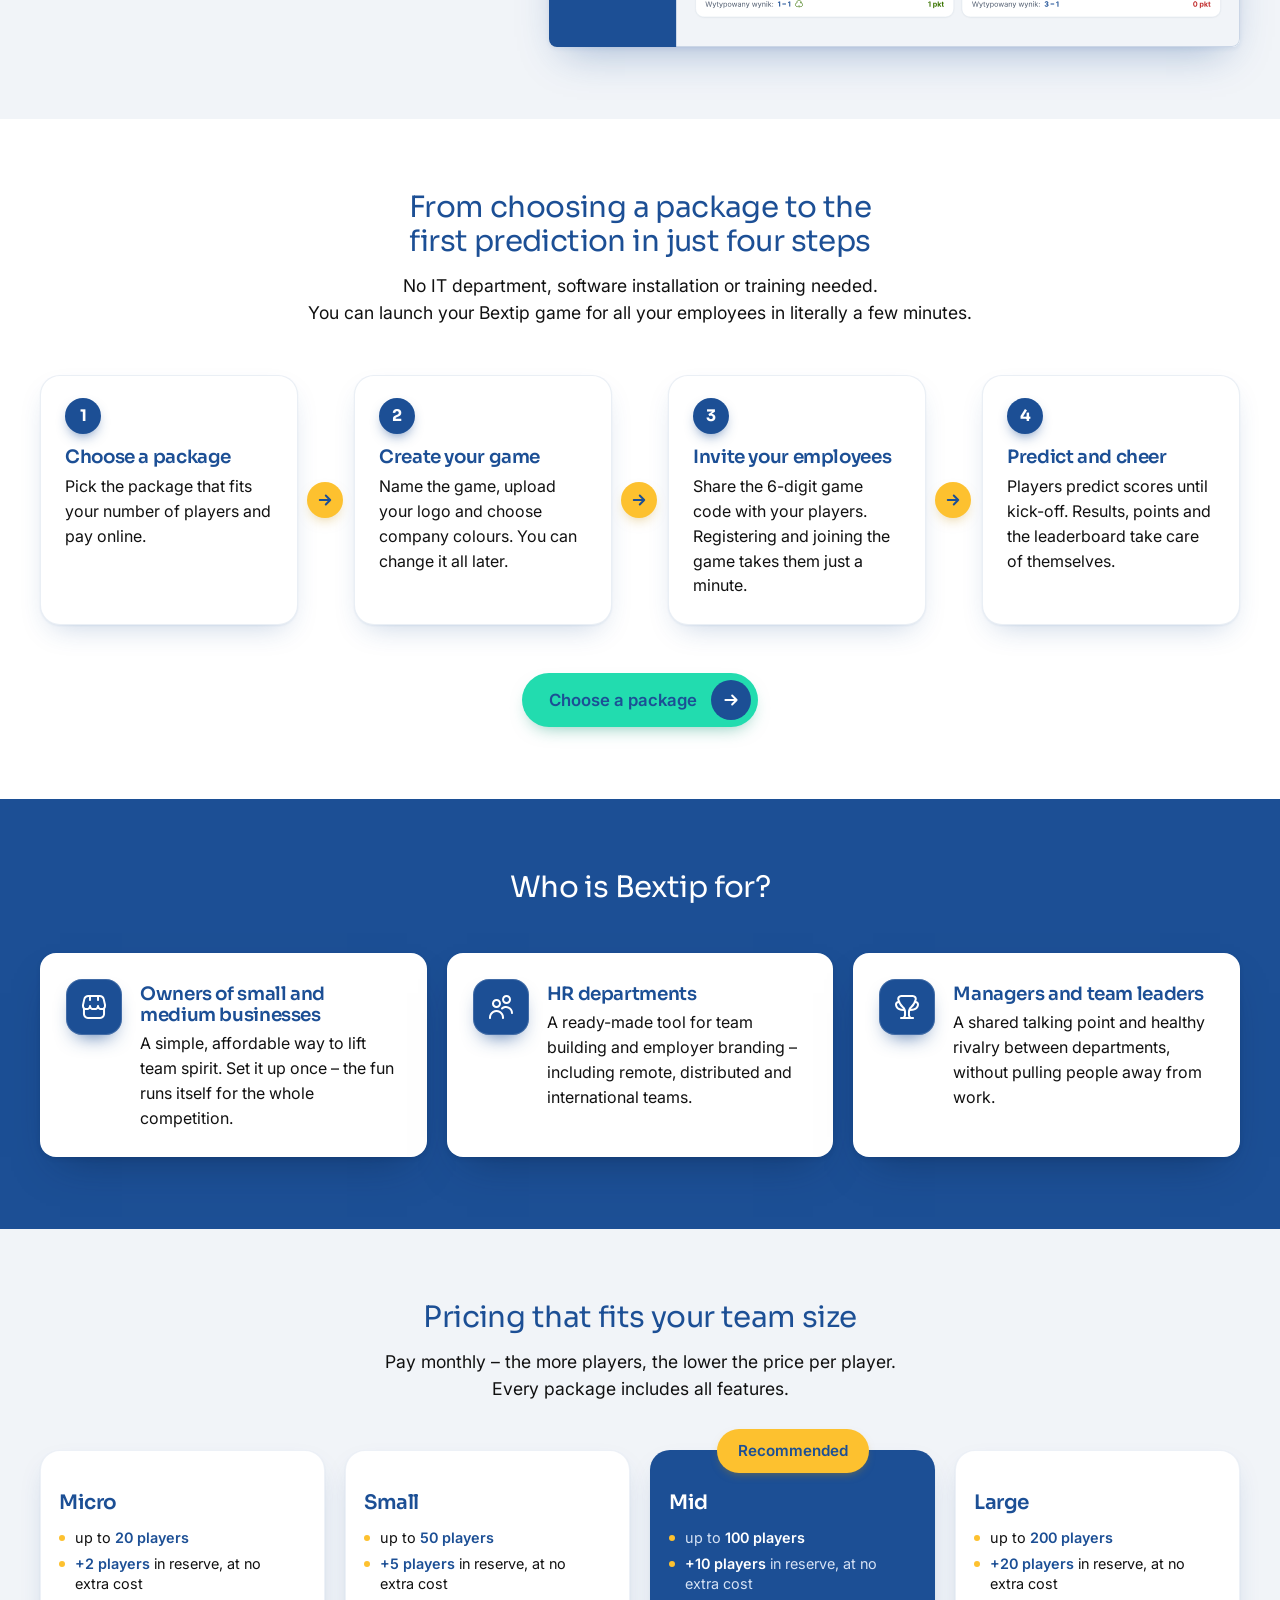
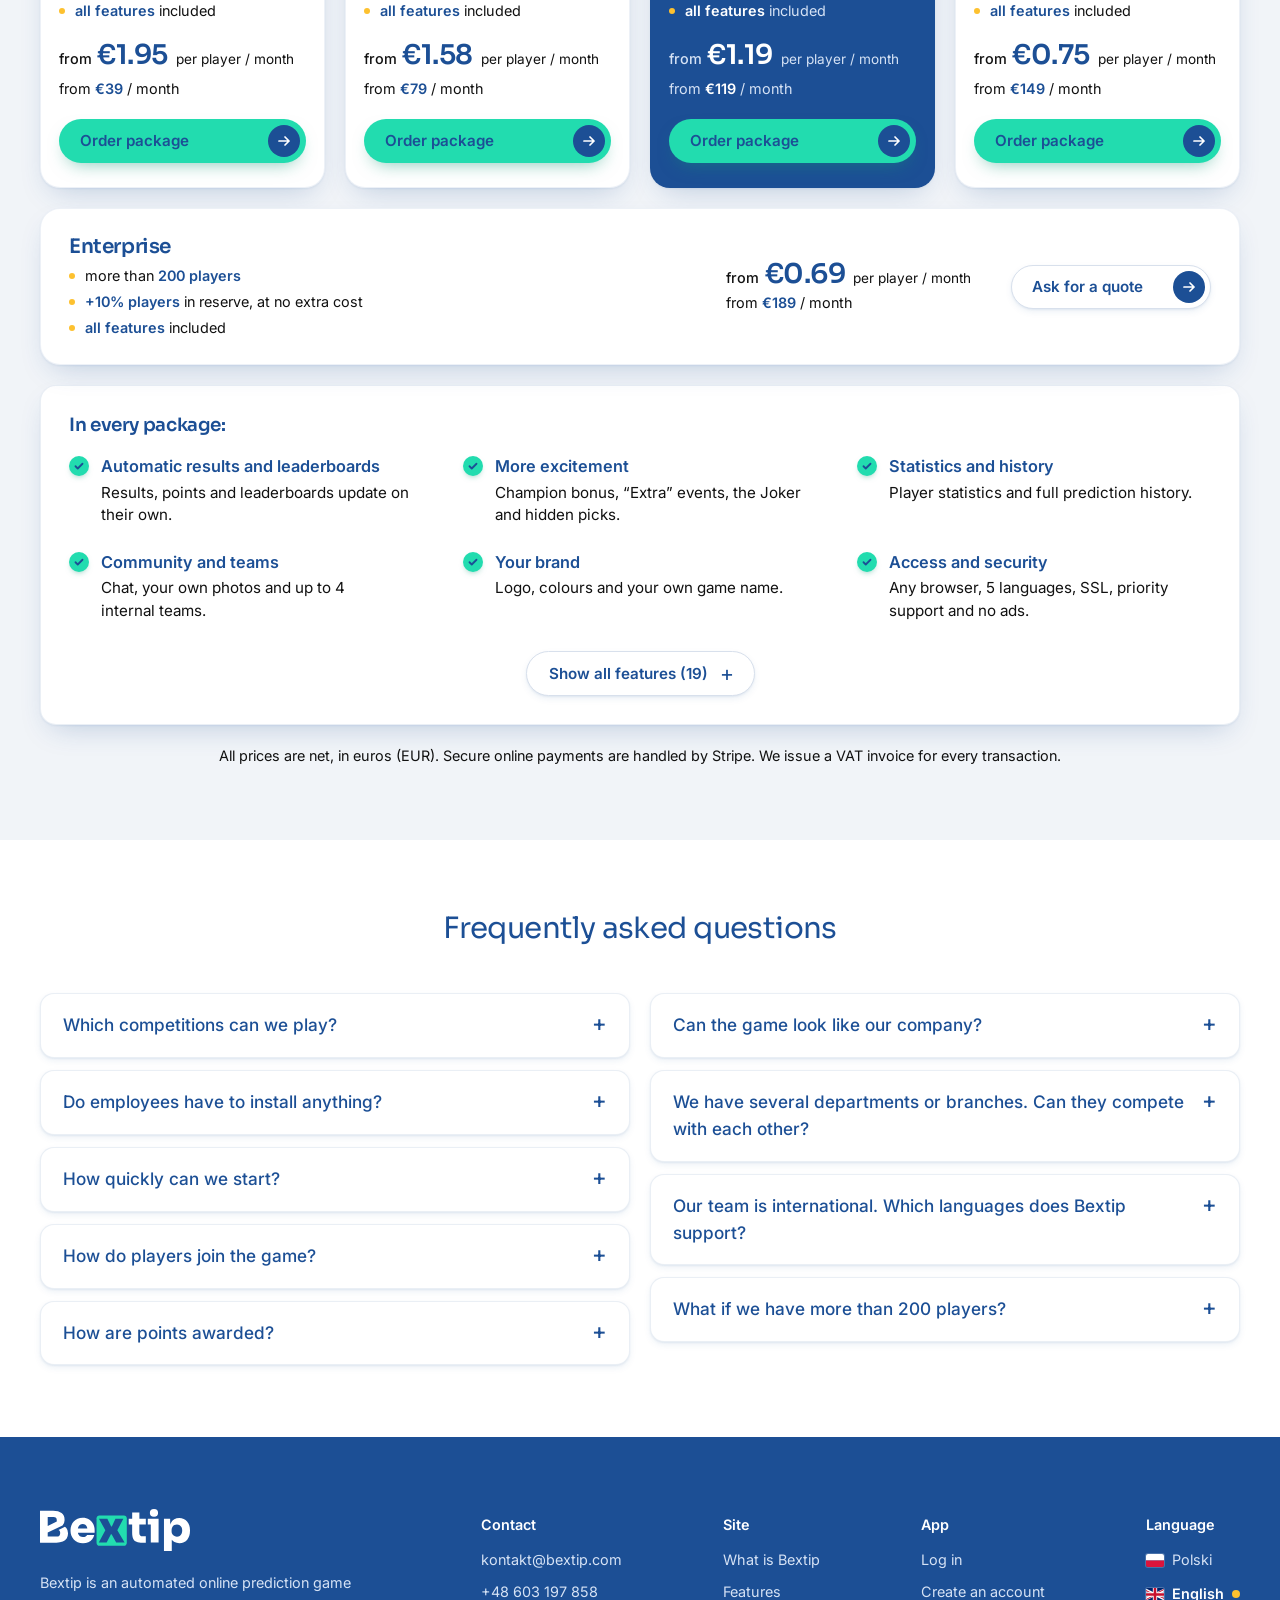
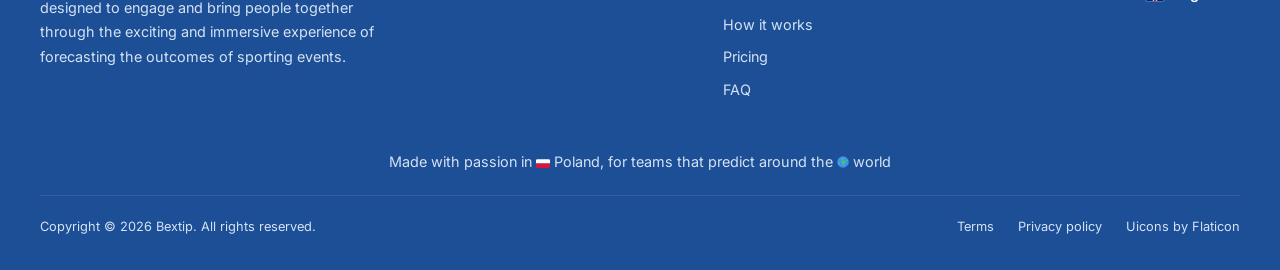
==== commit 1bf3f270: "Favicon: full square tile, "Bx" +6% - no cut-off look in Brave bookmarks Lukasz (20.11.2026): in Bra" ====
--- a/index.html
+++ b/index.html
@@ -41,17 +41,18 @@
   <meta name="twitter:card" content="summary_large_image">
   <meta name="theme-color" content="#1C4F95">
   <!-- zestaw favikon z paczki znaku (folder „6 - favicon”, wklejka-do-head.html); favicon.ico, favicon.svg i 64 px
-       mają „Bx” powiększone o 12%, żeby w karcie przeglądarki były czytelniejsze (Łukasz, 19.11.2026); adresy względne zamiast „/…”,
-       bo do podpięcia domeny strona działa w podkatalogu bextip.github.io/landing_page/ -->
-  <link rel="icon" href="favicon.ico?v=20261120i" sizes="48x48">
-  <link rel="icon" href="favicon.svg?v=20261120i" type="image/svg+xml">
-  <link rel="icon" type="image/png" sizes="64x64" href="favicon-64x64.png?v=20261120i">
-  <link rel="apple-touch-icon" href="apple-touch-icon.png?v=20261120i">
-  <link rel="manifest" href="site.webmanifest?v=20261120i">
+       to pełny kwadrat z „Bx” powiększonym o 6% (Łukasz, 20.11.2026: w zakładkach Brave ikona z zaokrąglonymi rogami
+       i „Bx” +12% wyglądała na obciętą; wcześniej, od 19.11.2026, +12% dla czytelności w karcie); adresy względne
+       zamiast „/…”, bo do podpięcia domeny strona działa w podkatalogu bextip.github.io/landing_page/ -->
+  <link rel="icon" href="favicon.ico?v=20261120k" sizes="48x48">
+  <link rel="icon" href="favicon.svg?v=20261120k" type="image/svg+xml">
+  <link rel="icon" type="image/png" sizes="64x64" href="favicon-64x64.png?v=20261120k">
+  <link rel="apple-touch-icon" href="apple-touch-icon.png?v=20261120k">
+  <link rel="manifest" href="site.webmanifest?v=20261120k">
   <link rel="preconnect" href="https://fonts.googleapis.com">
   <link rel="preconnect" href="https://fonts.gstatic.com" crossorigin>
   <link href="https://fonts.googleapis.com/css2?family=Inter:wght@400;500;600;700&family=Sora:wght@400;600;700&display=swap" rel="stylesheet">
-  <link rel="stylesheet" href="styles.css?v=20261120i">
+  <link rel="stylesheet" href="styles.css?v=20261120k">
 </head>
 <body>
 
@@ -60,7 +61,7 @@
     <a class="brand" href="#top" aria-label="Bextip">
       <!-- napis z animacją z paczki znaku 1.4 (Łukasz, 19.11.2026): kwadrat z x obraca się raz przy wczytaniu strony
            (0,8 s po 0,5 s), potem wygląda jak Bextip-napis-kolor.svg; przy „ogranicz animacje” stoi nieruchomo -->
-      <img src="assets/logo/animacja/Bextip-napis-animacja.svg?v=20261120i" alt="Bextip" width="154" height="43">
+      <img src="assets/logo/animacja/Bextip-napis-animacja.svg?v=20261120k" alt="Bextip" width="154" height="43">
     </a>
     <nav class="nav__links" id="navLinks">
       <a href="#about" data-i18n="nav.about"></a>
@@ -98,7 +99,7 @@
       <div class="hero__shot">
         <div class="window">
           <div class="window__bar" aria-hidden="true"><i class="window__dots"></i><i class="window__nav"></i><span class="window__url">bextip.com/predictions</span><i class="window__ctrls"></i></div>
-          <img src="assets/screens/typowania.svg?v=20261120i" width="1080" height="720" alt="" data-i18n-attr="alt:hero.shotAlt">
+          <img src="assets/screens/typowania.svg?v=20261120k" width="1080" height="720" alt="" data-i18n-attr="alt:hero.shotAlt">
         </div>
       </div>
     </div>
@@ -120,7 +121,7 @@
              na eqrento.com), zamiast napisu logotyp w rozmiarze tytułów kafelków; na telefonie pierwszy (Łukasz, 11.11.2026) -->
         <article class="card card--hl">
           <span class="tag card__badge" data-i18n="about.b.tag"></span>
-          <h3 class="card__logo"><img src="assets/logo/Bextip-napis-kolor-ciemne-tlo.svg?v=20261120i" alt="Bextip" width="100" height="28"></h3>
+          <h3 class="card__logo"><img src="assets/logo/Bextip-napis-kolor-ciemne-tlo.svg?v=20261120k" alt="Bextip" width="100" height="28"></h3>
           <p class="quote" data-i18n="about.b.quote"></p>
           <ul class="list list--check" data-i18n-list="about.b.items"></ul>
           <a class="btn btn--primary btn--arrow card__cta" href="#pricing"><span data-i18n="hero.cta"></span><span class="btn__icon" aria-hidden="true"></span></a>
@@ -156,7 +157,7 @@
       </div>
       <div class="window">
         <div class="window__bar" aria-hidden="true"><i class="window__dots"></i><i class="window__nav"></i><span class="window__url">bextip.com/tips-stats</span><i class="window__ctrls"></i></div>
-        <img src="assets/screens/tips-stats.svg?v=20261120i" width="1080" height="720" loading="lazy" alt="" data-i18n-attr="alt:inside.shotAlt">
+        <img src="assets/screens/tips-stats.svg?v=20261120k" width="1080" height="720" loading="lazy" alt="" data-i18n-attr="alt:inside.shotAlt">
       </div>
     </div>
   </section>
@@ -225,7 +226,7 @@
   <div class="wrap">
     <div class="footer__grid">
       <div class="footer__brand">
-        <a href="#top" aria-label="Bextip"><img src="assets/logo/Bextip-napis-kolor-ciemne-tlo.svg?v=20261120i" alt="Bextip" width="150" height="42"></a>
+        <a href="#top" aria-label="Bextip"><img src="assets/logo/Bextip-napis-kolor-ciemne-tlo.svg?v=20261120k" alt="Bextip" width="150" height="42"></a>
         <p data-i18n="footer.about"></p>
         <p data-i18n="footer.invite"></p>
       </div>
@@ -273,9 +274,9 @@
   </div>
 </footer>
 
-<script src="config.js?v=20261120i"></script>
-<script src="i18n.js?v=20261120i"></script>
-<script src="frames.js?v=20261120i"></script>
-<script src="script.js?v=20261120i"></script>
+<script src="config.js?v=20261120k"></script>
+<script src="i18n.js?v=20261120k"></script>
+<script src="frames.js?v=20261120k"></script>
+<script src="script.js?v=20261120k"></script>
 </body>
 </html>
--- a/styles.css
+++ b/styles.css
@@ -32,6 +32,8 @@
   --sec-y: clamp(40px, 6vw, 72px);
   /* szerokość treści jak na eqrento.com: do 1360px, boczne odstępy 48 / 40 / 32 / 20px (Łukasz, 10.11.2026) */
   --gutter: 48px;
+  /* wysokość menu (bez 1px linii pod nim) – ta sama liczba ustawia odstęp przewijania do sekcji (html, niżej) */
+  --nav-h: 68px;
   /* biała strzałka przycisków (w niebieskim kółku) i niebieski ptaszek na miętowym kółku list (SVG w CSS) */
   --ico-arrow: url("data:image/svg+xml,%3Csvg xmlns='http://www.w3.org/2000/svg' viewBox='0 0 24 24' fill='none' stroke='%23FFFFFF' stroke-width='2.6' stroke-linecap='round' stroke-linejoin='round'%3E%3Cpath d='M4.5 12h15M13.5 6l6 6-6 6'/%3E%3C/svg%3E");
   --ico-check: url("data:image/svg+xml,%3Csvg xmlns='http://www.w3.org/2000/svg' viewBox='0 0 24 24' fill='none' stroke='%231C4F95' stroke-width='3.6' stroke-linecap='round' stroke-linejoin='round'%3E%3Cpath d='M5 12.5l4.5 4.5L19 7.5'/%3E%3C/svg%3E");
@@ -46,7 +48,9 @@
 }
 
 * { box-sizing: border-box; }
-html { scroll-behavior: smooth; scroll-padding-top: 80px; }
+/* po kliknięciu linku w menu sekcja zaczyna się dokładnie pod menu: odstęp = wysokość menu (Łukasz, 20.11.2026:
+   przy 80px nad sekcją było widać 11-pikselowy pasek poprzedniej; 1px linii pod menu zakrywa krawędź sekcji) */
+html { scroll-behavior: smooth; scroll-padding-top: var(--nav-h); }
 body { margin: 0; font-family: var(--font); color: var(--ink); background: var(--white); line-height: 1.55; }
 img { max-width: 100%; display: block; }
 a { color: inherit; text-decoration: none; }
@@ -116,7 +120,7 @@
 .nav.is-scrolled { border-bottom-color: rgba(28, 79, 149, .10); box-shadow: 0 10px 30px -18px rgba(28, 79, 149, .45); }
 @supports not ((backdrop-filter: blur(1px)) or (-webkit-backdrop-filter: blur(1px))) { .nav { background: rgba(255, 255, 255, .97); } }
 /* trzy kolumny jak na eqrento.com: logotyp z lewej, linki na środku (z dala od logotypu), przyciski z prawej */
-.nav__in { display: grid; grid-template-columns: 1fr auto 1fr; align-items: center; column-gap: 24px; height: 68px; }
+.nav__in { display: grid; grid-template-columns: 1fr auto 1fr; align-items: center; column-gap: 24px; height: var(--nav-h); }
 .brand { grid-column: 1; justify-self: start; display: flex; align-items: center; }
 /* karta znaku 1.4: na stronie WWW znakiem podstawowym jest napis (logo z polem – tylko gra i kampanie); 43px
    wysokości jak napis sprzed pola (Łukasz, 10.11.2026) */
@@ -514,7 +518,7 @@
   .steps { grid-template-columns: minmax(0, 1fr); max-width: 640px; margin-inline: auto; gap: 48px; }
   .steps li { padding: 22px 24px 22px 80px; }
   .steps li:not(:last-child)::after { top: auto; right: auto; bottom: -42px; left: 50%; margin: 0 0 0 -18px; transform: rotate(90deg); }
-  .nav__links { display: none; position: absolute; top: 68px; left: 0; right: 0; transform: none; background: var(--white); flex-direction: column; padding: 16px; margin: 0; border-top: 1px solid var(--line); gap: 14px; box-shadow: 0 18px 30px -18px rgba(28, 79, 149, .45); }
+  .nav__links { display: none; position: absolute; top: var(--nav-h); left: 0; right: 0; transform: none; background: var(--white); flex-direction: column; padding: 16px; margin: 0; border-top: 1px solid var(--line); gap: 14px; box-shadow: 0 18px 30px -18px rgba(28, 79, 149, .45); }
   .nav__links.is-open { display: flex; }
   .burger { display: block; }
 }
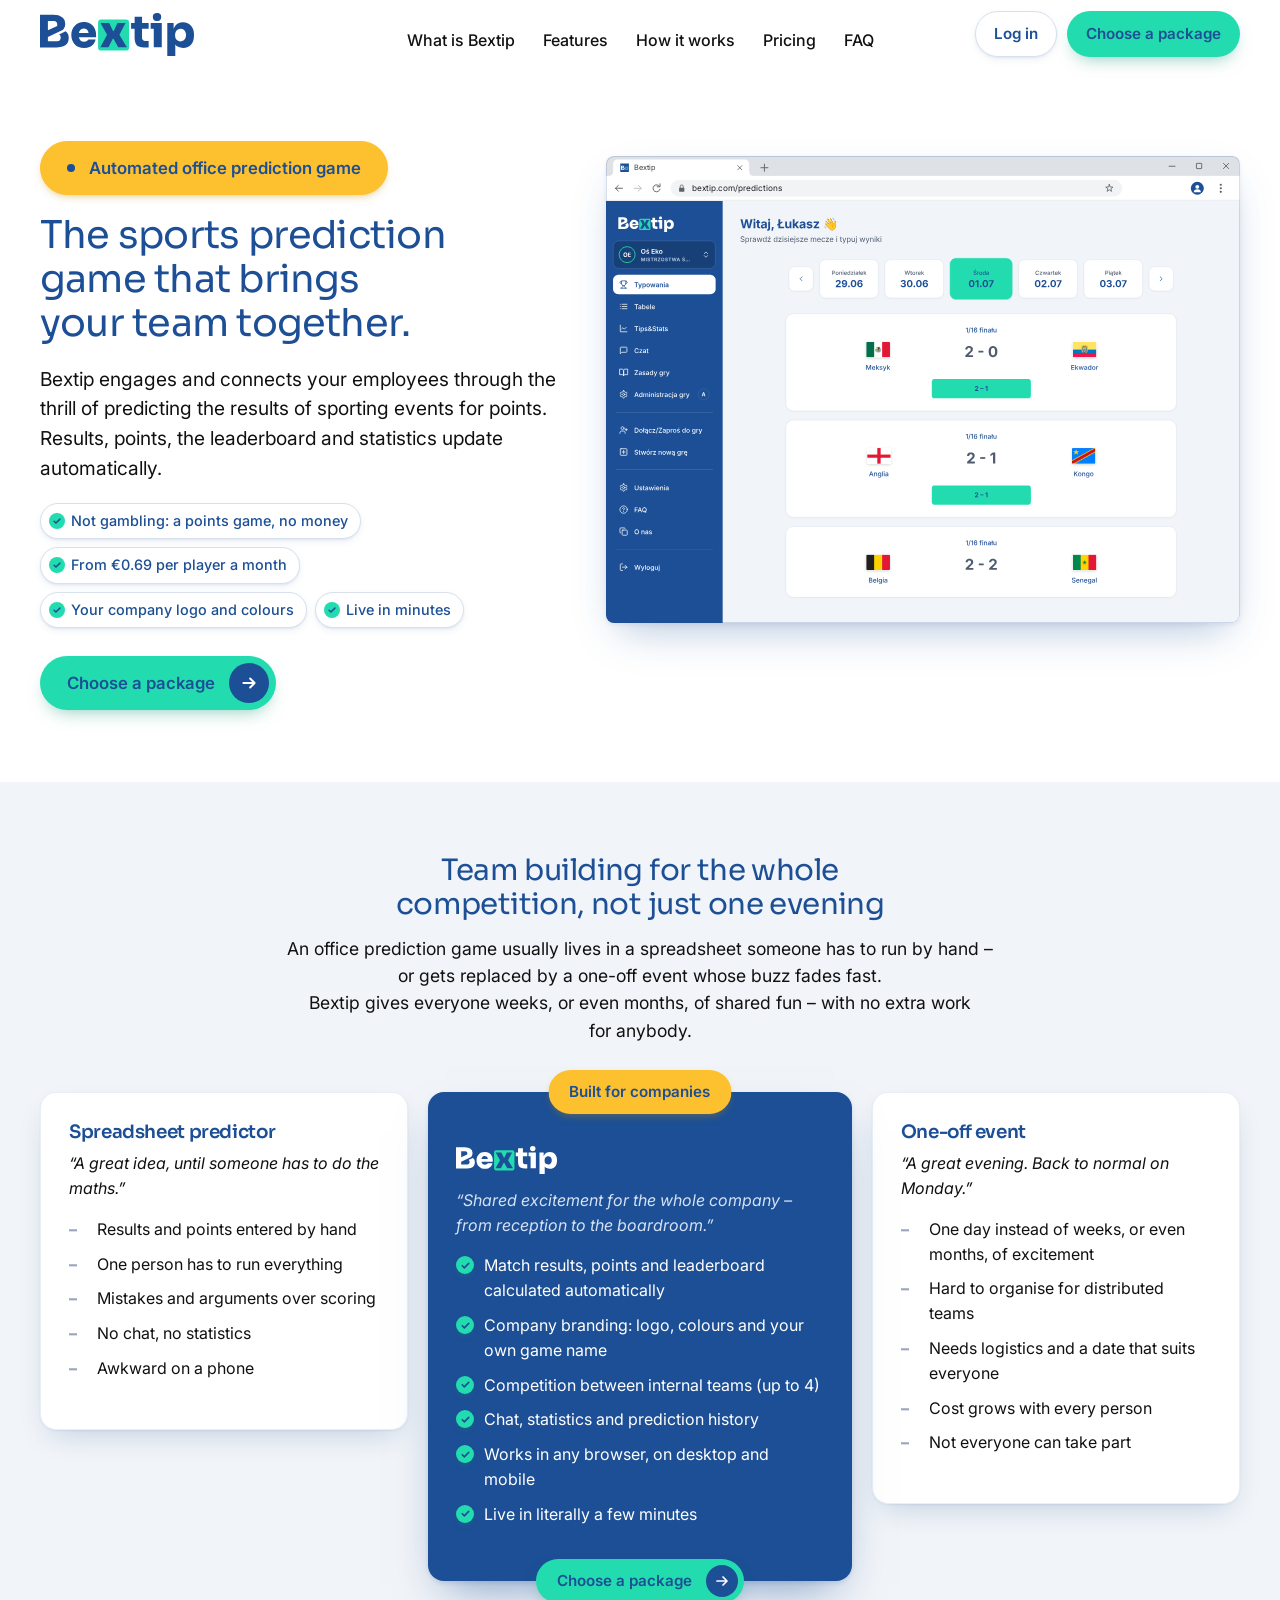
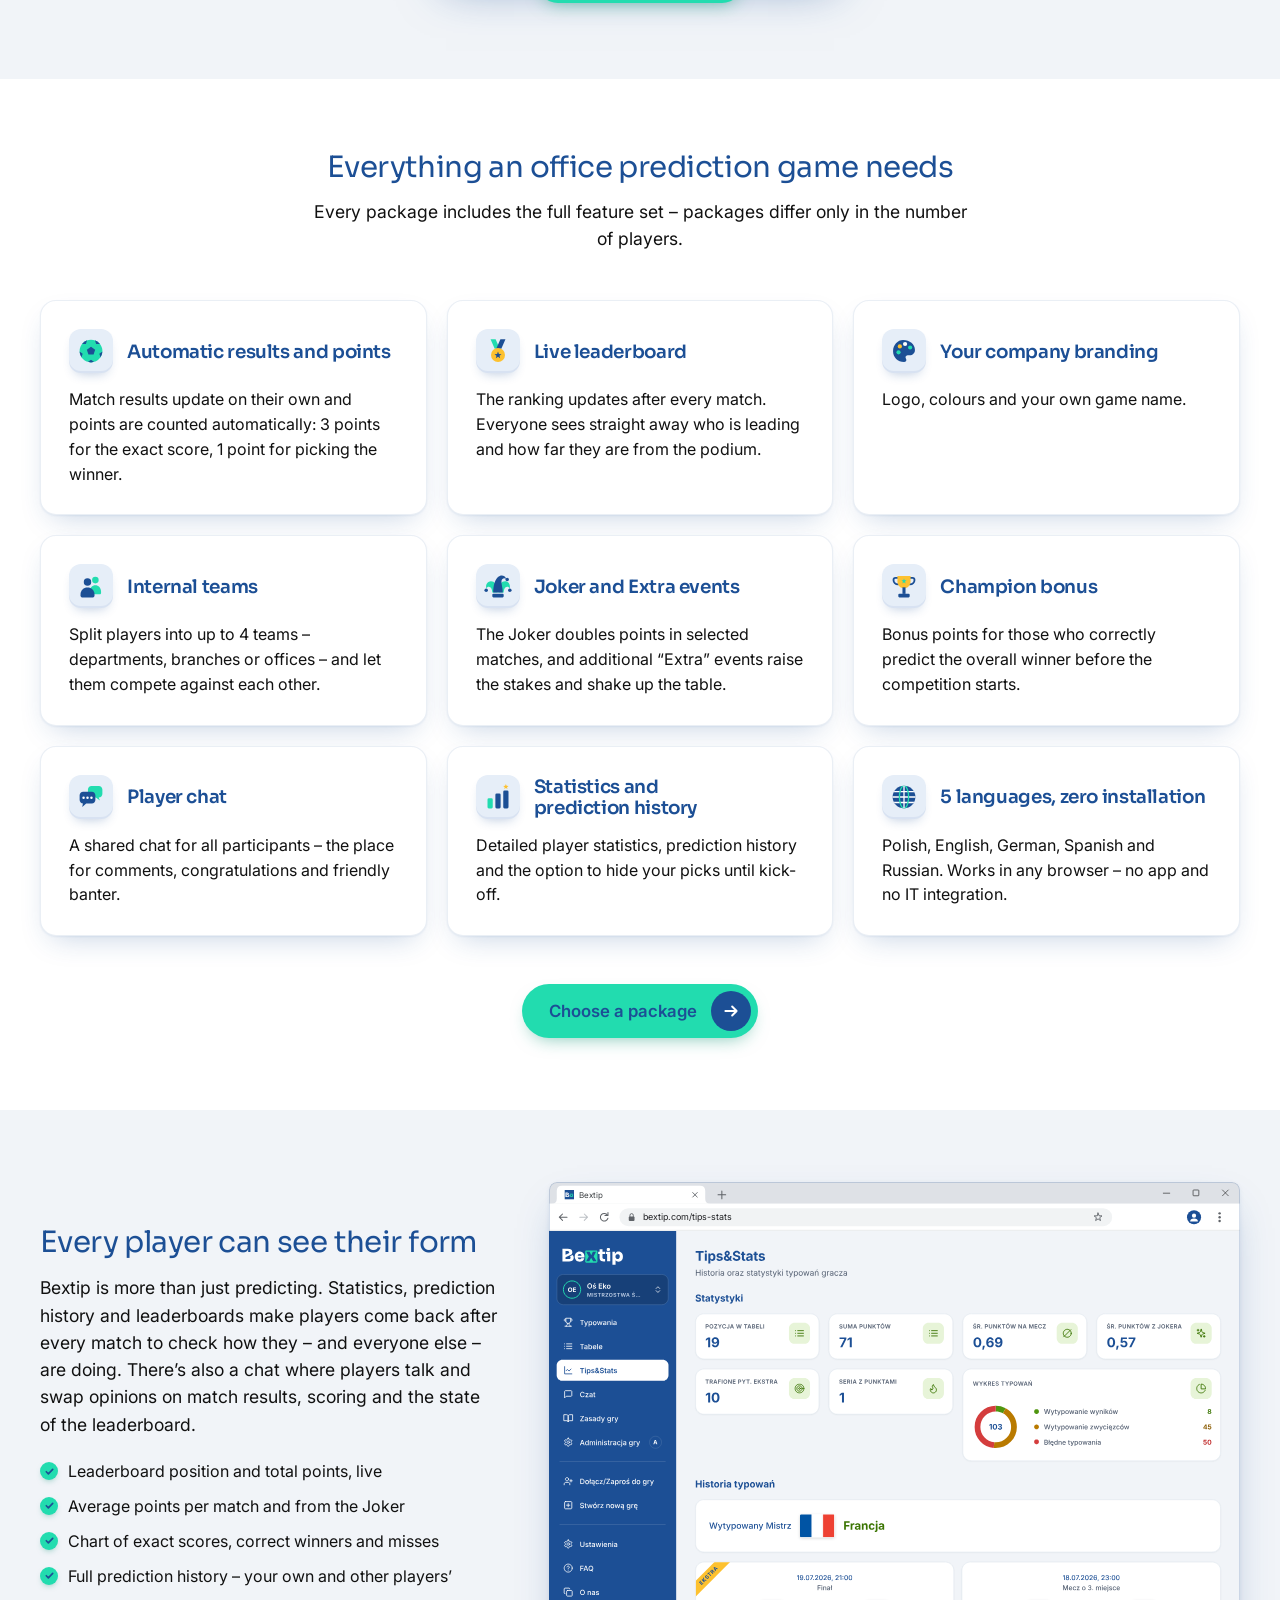
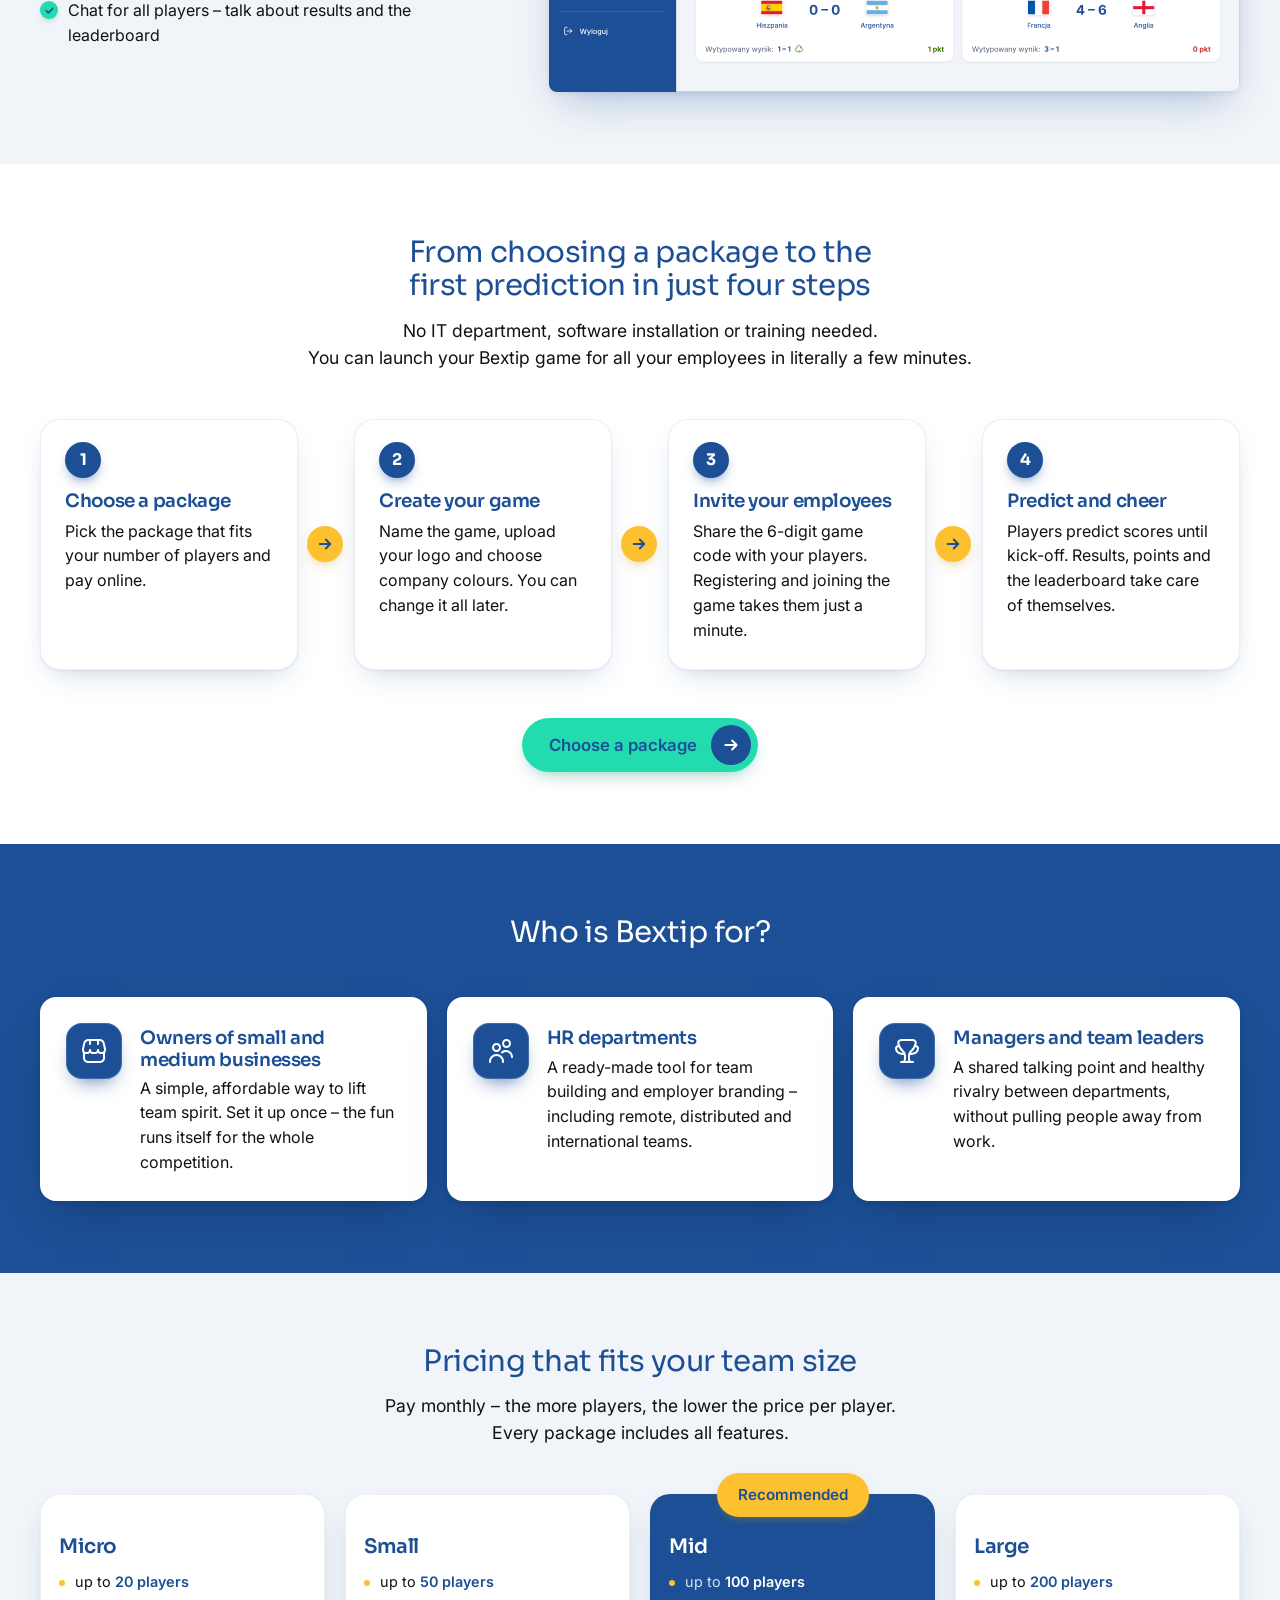
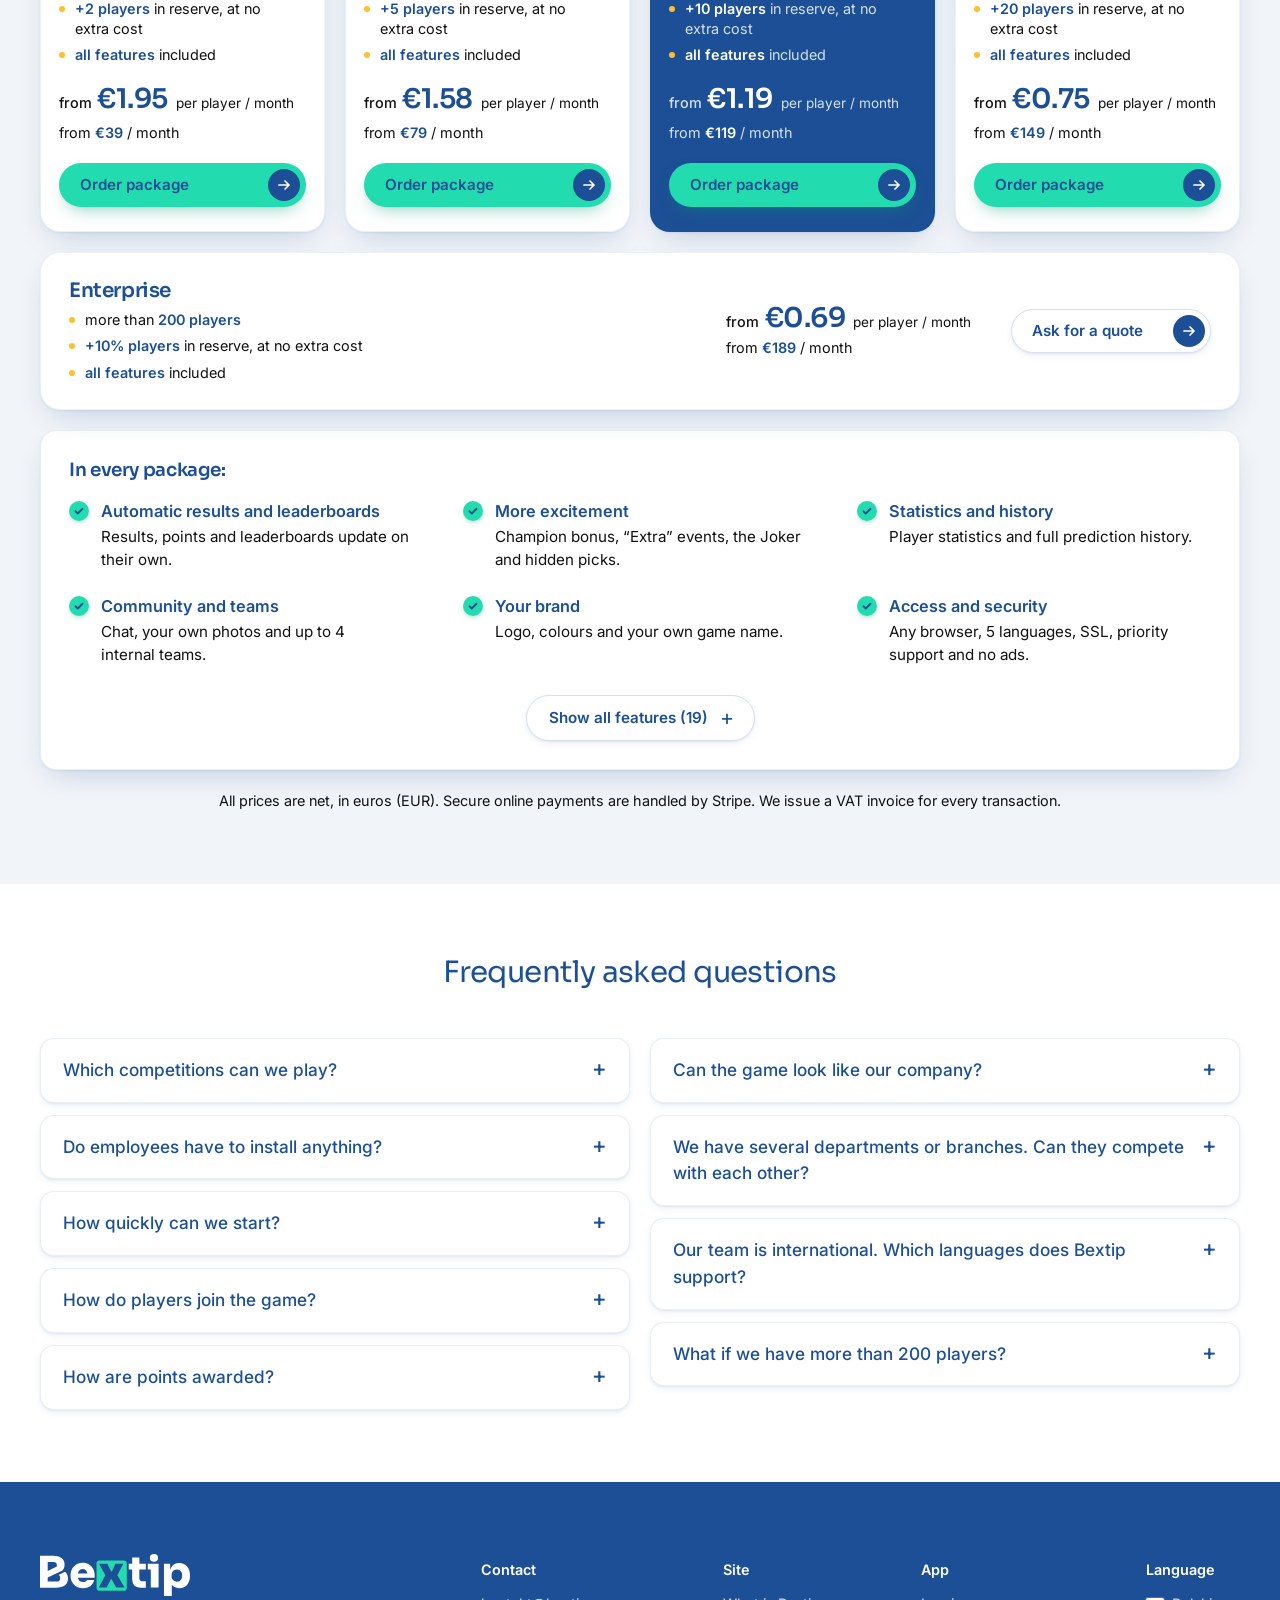
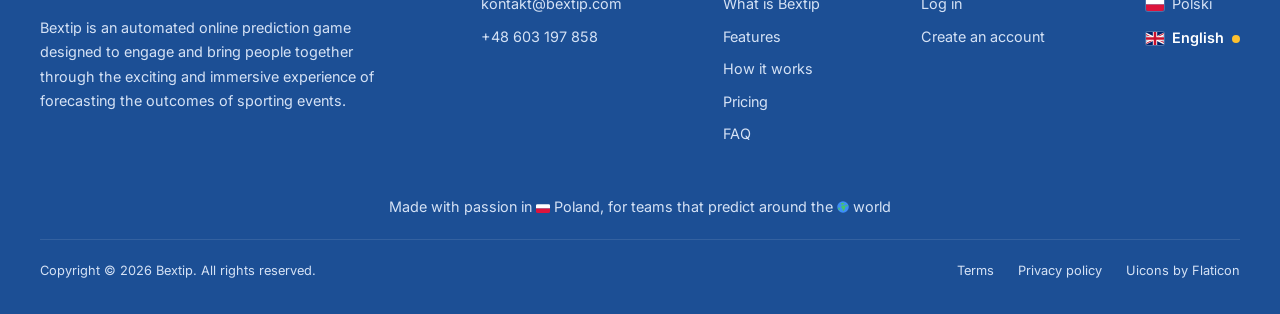
==== commit a7032026: "Hero labels: not gambling, price from 2,06 zl, logo and colours, start Lukasz (20.11.2026): new labe" ====
--- a/index.html
+++ b/index.html
@@ -44,15 +44,15 @@
        to pełny kwadrat z „Bx” powiększonym o 6% (Łukasz, 20.11.2026: w zakładkach Brave ikona z zaokrąglonymi rogami
        i „Bx” +12% wyglądała na obciętą; wcześniej, od 19.11.2026, +12% dla czytelności w karcie); adresy względne
        zamiast „/…”, bo do podpięcia domeny strona działa w podkatalogu bextip.github.io/landing_page/ -->
-  <link rel="icon" href="favicon.ico?v=20261120k" sizes="48x48">
-  <link rel="icon" href="favicon.svg?v=20261120k" type="image/svg+xml">
-  <link rel="icon" type="image/png" sizes="64x64" href="favicon-64x64.png?v=20261120k">
-  <link rel="apple-touch-icon" href="apple-touch-icon.png?v=20261120k">
-  <link rel="manifest" href="site.webmanifest?v=20261120k">
+  <link rel="icon" href="favicon.ico?v=20261120n" sizes="48x48">
+  <link rel="icon" href="favicon.svg?v=20261120n" type="image/svg+xml">
+  <link rel="icon" type="image/png" sizes="64x64" href="favicon-64x64.png?v=20261120n">
+  <link rel="apple-touch-icon" href="apple-touch-icon.png?v=20261120n">
+  <link rel="manifest" href="site.webmanifest?v=20261120n">
   <link rel="preconnect" href="https://fonts.googleapis.com">
   <link rel="preconnect" href="https://fonts.gstatic.com" crossorigin>
   <link href="https://fonts.googleapis.com/css2?family=Inter:wght@400;500;600;700&family=Sora:wght@400;600;700&display=swap" rel="stylesheet">
-  <link rel="stylesheet" href="styles.css?v=20261120k">
+  <link rel="stylesheet" href="styles.css?v=20261120n">
 </head>
 <body>
 
@@ -61,7 +61,7 @@
     <a class="brand" href="#top" aria-label="Bextip">
       <!-- napis z animacją z paczki znaku 1.4 (Łukasz, 19.11.2026): kwadrat z x obraca się raz przy wczytaniu strony
            (0,8 s po 0,5 s), potem wygląda jak Bextip-napis-kolor.svg; przy „ogranicz animacje” stoi nieruchomo -->
-      <img src="assets/logo/animacja/Bextip-napis-animacja.svg?v=20261120k" alt="Bextip" width="154" height="43">
+      <img src="assets/logo/animacja/Bextip-napis-animacja.svg?v=20261120n" alt="Bextip" width="154" height="43">
     </a>
     <nav class="nav__links" id="navLinks">
       <a href="#about" data-i18n="nav.about"></a>
@@ -99,7 +99,7 @@
       <div class="hero__shot">
         <div class="window">
           <div class="window__bar" aria-hidden="true"><i class="window__dots"></i><i class="window__nav"></i><span class="window__url">bextip.com/predictions</span><i class="window__ctrls"></i></div>
-          <img src="assets/screens/typowania.svg?v=20261120k" width="1080" height="720" alt="" data-i18n-attr="alt:hero.shotAlt">
+          <img src="assets/screens/typowania.svg?v=20261120n" width="1080" height="720" alt="" data-i18n-attr="alt:hero.shotAlt">
         </div>
       </div>
     </div>
@@ -121,7 +121,7 @@
              na eqrento.com), zamiast napisu logotyp w rozmiarze tytułów kafelków; na telefonie pierwszy (Łukasz, 11.11.2026) -->
         <article class="card card--hl">
           <span class="tag card__badge" data-i18n="about.b.tag"></span>
-          <h3 class="card__logo"><img src="assets/logo/Bextip-napis-kolor-ciemne-tlo.svg?v=20261120k" alt="Bextip" width="100" height="28"></h3>
+          <h3 class="card__logo"><img src="assets/logo/Bextip-napis-kolor-ciemne-tlo.svg?v=20261120n" alt="Bextip" width="100" height="28"></h3>
           <p class="quote" data-i18n="about.b.quote"></p>
           <ul class="list list--check" data-i18n-list="about.b.items"></ul>
           <a class="btn btn--primary btn--arrow card__cta" href="#pricing"><span data-i18n="hero.cta"></span><span class="btn__icon" aria-hidden="true"></span></a>
@@ -157,7 +157,7 @@
       </div>
       <div class="window">
         <div class="window__bar" aria-hidden="true"><i class="window__dots"></i><i class="window__nav"></i><span class="window__url">bextip.com/tips-stats</span><i class="window__ctrls"></i></div>
-        <img src="assets/screens/tips-stats.svg?v=20261120k" width="1080" height="720" loading="lazy" alt="" data-i18n-attr="alt:inside.shotAlt">
+        <img src="assets/screens/tips-stats.svg?v=20261120n" width="1080" height="720" loading="lazy" alt="" data-i18n-attr="alt:inside.shotAlt">
       </div>
     </div>
   </section>
@@ -226,7 +226,7 @@
   <div class="wrap">
     <div class="footer__grid">
       <div class="footer__brand">
-        <a href="#top" aria-label="Bextip"><img src="assets/logo/Bextip-napis-kolor-ciemne-tlo.svg?v=20261120k" alt="Bextip" width="150" height="42"></a>
+        <a href="#top" aria-label="Bextip"><img src="assets/logo/Bextip-napis-kolor-ciemne-tlo.svg?v=20261120n" alt="Bextip" width="150" height="42"></a>
         <p data-i18n="footer.about"></p>
         <p data-i18n="footer.invite"></p>
       </div>
@@ -260,8 +260,9 @@
         <ul class="footer__langs" id="langList"></ul>
       </div>
     </div>
-    <!-- flaga i kula ziemska jako SVG, nie emoji: Windows pokazuje emoji flagi jako litery "PL" (kula – ta sama co na eqrento.com) -->
-    <p class="footer__tagline"><span data-i18n="footer.tagline1"></span> <span class="nowrap"><svg width="14" height="9" viewBox="0 0 16 10" aria-hidden="true" focusable="false"><path d="M1.5 0h13A1.5 1.5 0 0 1 16 1.5V5H0V1.5A1.5 1.5 0 0 1 1.5 0z" fill="#fff"/><path d="M0 5h16v3.5a1.5 1.5 0 0 1-1.5 1.5h-13A1.5 1.5 0 0 1 0 8.5z" fill="#dc143c"/></svg>&nbsp;<span data-i18n="footer.tagline2"></span></span><span data-i18n="footer.tagline3"></span> <span class="nowrap"><svg width="12" height="12" viewBox="0 0 24 24" aria-hidden="true" focusable="false"><circle cx="12" cy="12" r="11.5" fill="#3d8ef7"/><g fill="#45c46c"><path d="M7.2 5.6c1.1-1.3 3-2 4.8-1.9 1.4.1 2.6.6 3.4 1.5-.6.6-1.5.8-2.3 1.1-.7.3-1.2.9-1.9 1.1-.9.3-1.9-.1-2.6-.6-.5-.3-1-.8-1.4-1.2z"/><path d="M9 9.6c1.5-.7 3.6-.9 5.3-.5 1.2.3 2.1 1 2.5 2 .4 1-.1 2-.6 2.9-.6 1.1-.7 2.4-1.4 3.4-.6.9-1.2 1.9-2 2.4-.5.3-1 0-1.1-.6-.2-1.1-.1-2.3-.6-3.3-.5-.9-1.5-1.4-2-2.3-.6-1-.8-2.5-.1-3.7z"/><path d="M17.4 7.6c1.2-.3 2.6.1 3.6.9.6.5 1 1.3.9 2.1-.8.2-1.6-.1-2.3 0-.7.2-1.3.8-2 .6-.6-.2-.8-.9-.8-1.5 0-.8.2-1.8.6-2.1z"/><path d="M2.6 13.4c1-.4 2.2-.2 2.9.6.5.7.4 1.6 0 2.4-.4.9-1 1.7-1.6 2.4-.7-1.1-1.2-2.5-1.4-3.8 0-.6 0-1.2.1-1.6z"/></g></svg>&nbsp;<span data-i18n="footer.tagline4"></span></span></p>
+    <!-- flaga i kula ziemska jako SVG, nie emoji: Windows pokazuje emoji flagi jako litery "PL" (kula – ta sama co na eqrento.com).
+         Dwie połówki zdania (.footer__half): gdy całe nie mieści się w linii, łamie się przed „dla” / „for” (Łukasz, 20.11.2026) -->
+    <p class="footer__tagline"><span class="footer__half"><span data-i18n="footer.tagline1"></span> <span class="nowrap"><svg width="14" height="9" viewBox="0 0 16 10" aria-hidden="true" focusable="false"><path d="M1.5 0h13A1.5 1.5 0 0 1 16 1.5V5H0V1.5A1.5 1.5 0 0 1 1.5 0z" fill="#fff"/><path d="M0 5h16v3.5a1.5 1.5 0 0 1-1.5 1.5h-13A1.5 1.5 0 0 1 0 8.5z" fill="#dc143c"/></svg>&nbsp;<span data-i18n="footer.tagline2"></span></span></span> <span class="footer__half"><span data-i18n="footer.tagline3"></span> <span class="nowrap"><svg width="12" height="12" viewBox="0 0 24 24" aria-hidden="true" focusable="false"><circle cx="12" cy="12" r="11.5" fill="#3d8ef7"/><g fill="#45c46c"><path d="M7.2 5.6c1.1-1.3 3-2 4.8-1.9 1.4.1 2.6.6 3.4 1.5-.6.6-1.5.8-2.3 1.1-.7.3-1.2.9-1.9 1.1-.9.3-1.9-.1-2.6-.6-.5-.3-1-.8-1.4-1.2z"/><path d="M9 9.6c1.5-.7 3.6-.9 5.3-.5 1.2.3 2.1 1 2.5 2 .4 1-.1 2-.6 2.9-.6 1.1-.7 2.4-1.4 3.4-.6.9-1.2 1.9-2 2.4-.5.3-1 0-1.1-.6-.2-1.1-.1-2.3-.6-3.3-.5-.9-1.5-1.4-2-2.3-.6-1-.8-2.5-.1-3.7z"/><path d="M17.4 7.6c1.2-.3 2.6.1 3.6.9.6.5 1 1.3.9 2.1-.8.2-1.6-.1-2.3 0-.7.2-1.3.8-2 .6-.6-.2-.8-.9-.8-1.5 0-.8.2-1.8.6-2.1z"/><path d="M2.6 13.4c1-.4 2.2-.2 2.9.6.5.7.4 1.6 0 2.4-.4.9-1 1.7-1.6 2.4-.7-1.1-1.2-2.5-1.4-3.8 0-.6 0-1.2.1-1.6z"/></g></svg>&nbsp;<span data-i18n="footer.tagline4"></span></span></span></p>
     <div class="footer__bottom">
       <p>Copyright © <span id="year"></span> Bextip. <span data-i18n="footer.rights"></span></p>
       <ul class="footer__legal">
@@ -274,9 +275,9 @@
   </div>
 </footer>
 
-<script src="config.js?v=20261120k"></script>
-<script src="i18n.js?v=20261120k"></script>
-<script src="frames.js?v=20261120k"></script>
-<script src="script.js?v=20261120k"></script>
+<script src="config.js?v=20261120n"></script>
+<script src="i18n.js?v=20261120n"></script>
+<script src="frames.js?v=20261120n"></script>
+<script src="script.js?v=20261120n"></script>
 </body>
 </html>
--- a/styles.css
+++ b/styles.css
@@ -171,10 +171,15 @@
 .lead { font-size: 1.2rem; color: var(--text); max-width: 560px; }
 .chips { list-style: none; padding: 0; margin: 0 0 28px; display: flex; flex-wrap: wrap; gap: 8px; }
 .chips li {
-  position: relative; padding: 6px 12px 6px 30px; border-radius: 999px; font-size: .9rem; font-weight: 500;
+  position: relative; padding: 6px 12px 6px 30px; border-radius: 18px; font-size: .9rem; font-weight: 500; text-wrap: balance;
   background: var(--white); border: 1px solid var(--line); box-shadow: var(--shadow-sm);
 }
-.chips li::before { content: ""; position: absolute; left: 8px; top: 50%; width: 16px; height: 16px; margin-top: -8px; border-radius: 50%; background: var(--mint) var(--ico-check) center / 10px no-repeat; }
+.chips li::before { content: ""; position: absolute; left: 8px; top: calc(6px + .775em - 8px); width: 16px; height: 16px; border-radius: 50%; background: var(--mint) var(--ico-check) center / 10px no-repeat; }
+/* etykiety pod opisem (Łukasz, 20.11.2026: „To nie hazard…”, „Od 2,06 zł…”, „Logo i kolory…”, „Start…”): zaokrąglenie 18px =
+   pigułka przy jednej linii, a gdy najdłuższa etykieta złamie się na najwęższym telefonie (320px) – zaokrąglony prostokąt;
+   ptaszek przy pierwszej linii (środek linii: 6px + 0,775em). Poniżej 390px czcionka .82rem – przy 360 i 375px
+   „To nie hazard: gra na punkty, bez pieniędzy” (343px przy .9rem) mieści się w jednej linii */
+@media (max-width: 389px) { .chips li { font-size: .82rem; padding-left: 28px; } }
 .hero__cta { display: flex; flex-wrap: wrap; gap: 12px; }
 /* „W każdym pakiecie” (Łukasz, 20.11.2026 – sugestia audytora): sześć grup z ptaszkami (miętowe kółko z niebieskim
    ptaszkiem – potwierdzenie), na komputerze i tablecie z krótkim opisem, na telefonie same nazwy (niżej). Przycisk
@@ -416,6 +421,9 @@
 .footer a:hover { color: var(--white); }
 .footer__tagline { margin: 48px 0 0; text-align: center; text-wrap: balance; }
 .footer__tagline svg { display: inline-block; vertical-align: -1px; }
+/* dwie połówki hasła w stopce (Łukasz, 20.11.2026): każda jest blokiem w linii, więc gdy całe zdanie się nie mieści,
+   łamie się między nimi – przed „dla” / „for”; w środku połówki tekst łamie się dopiero na bardzo wąskim ekranie */
+.footer__half { display: inline-block; }
 .footer__bottom {
   margin-top: 20px; padding-top: 20px; border-top: 1px solid rgba(255, 255, 255, .1);
   display: flex; flex-wrap: wrap; justify-content: space-between; gap: 12px 24px; font-size: .8rem;
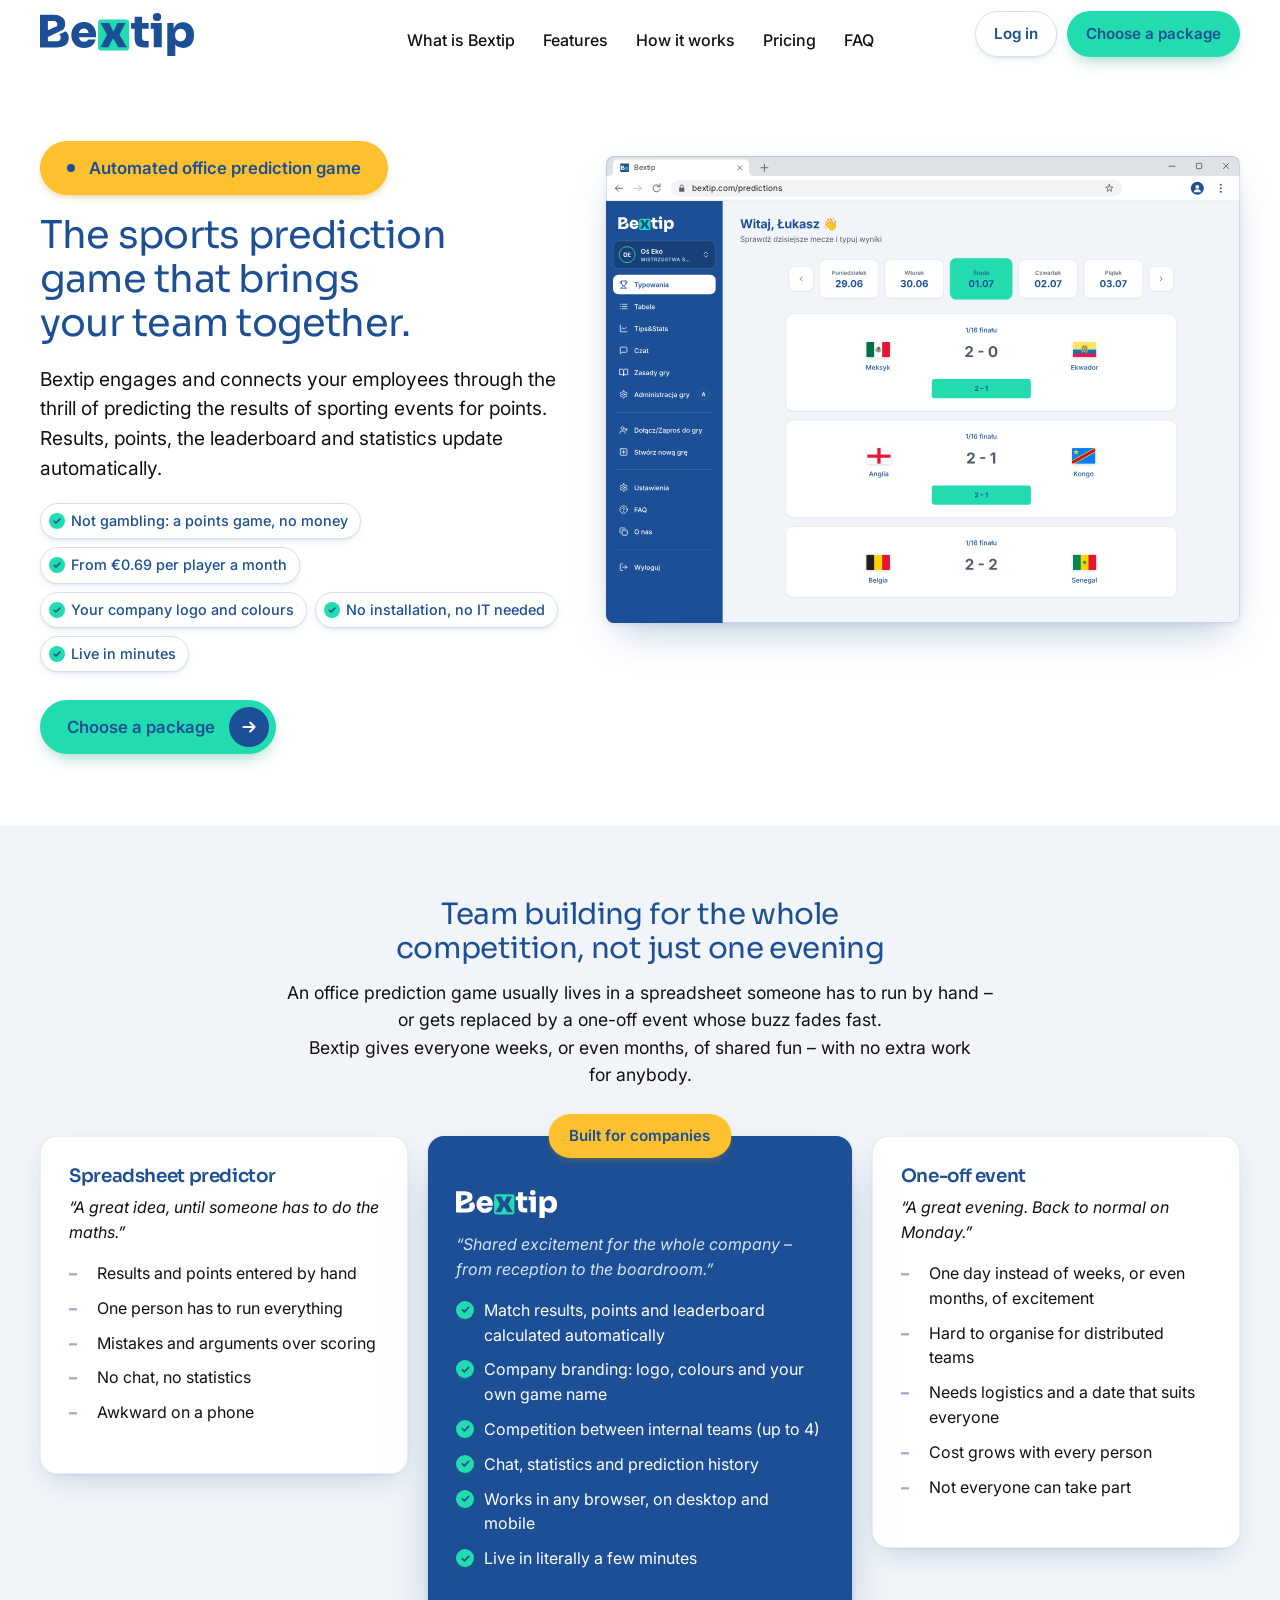
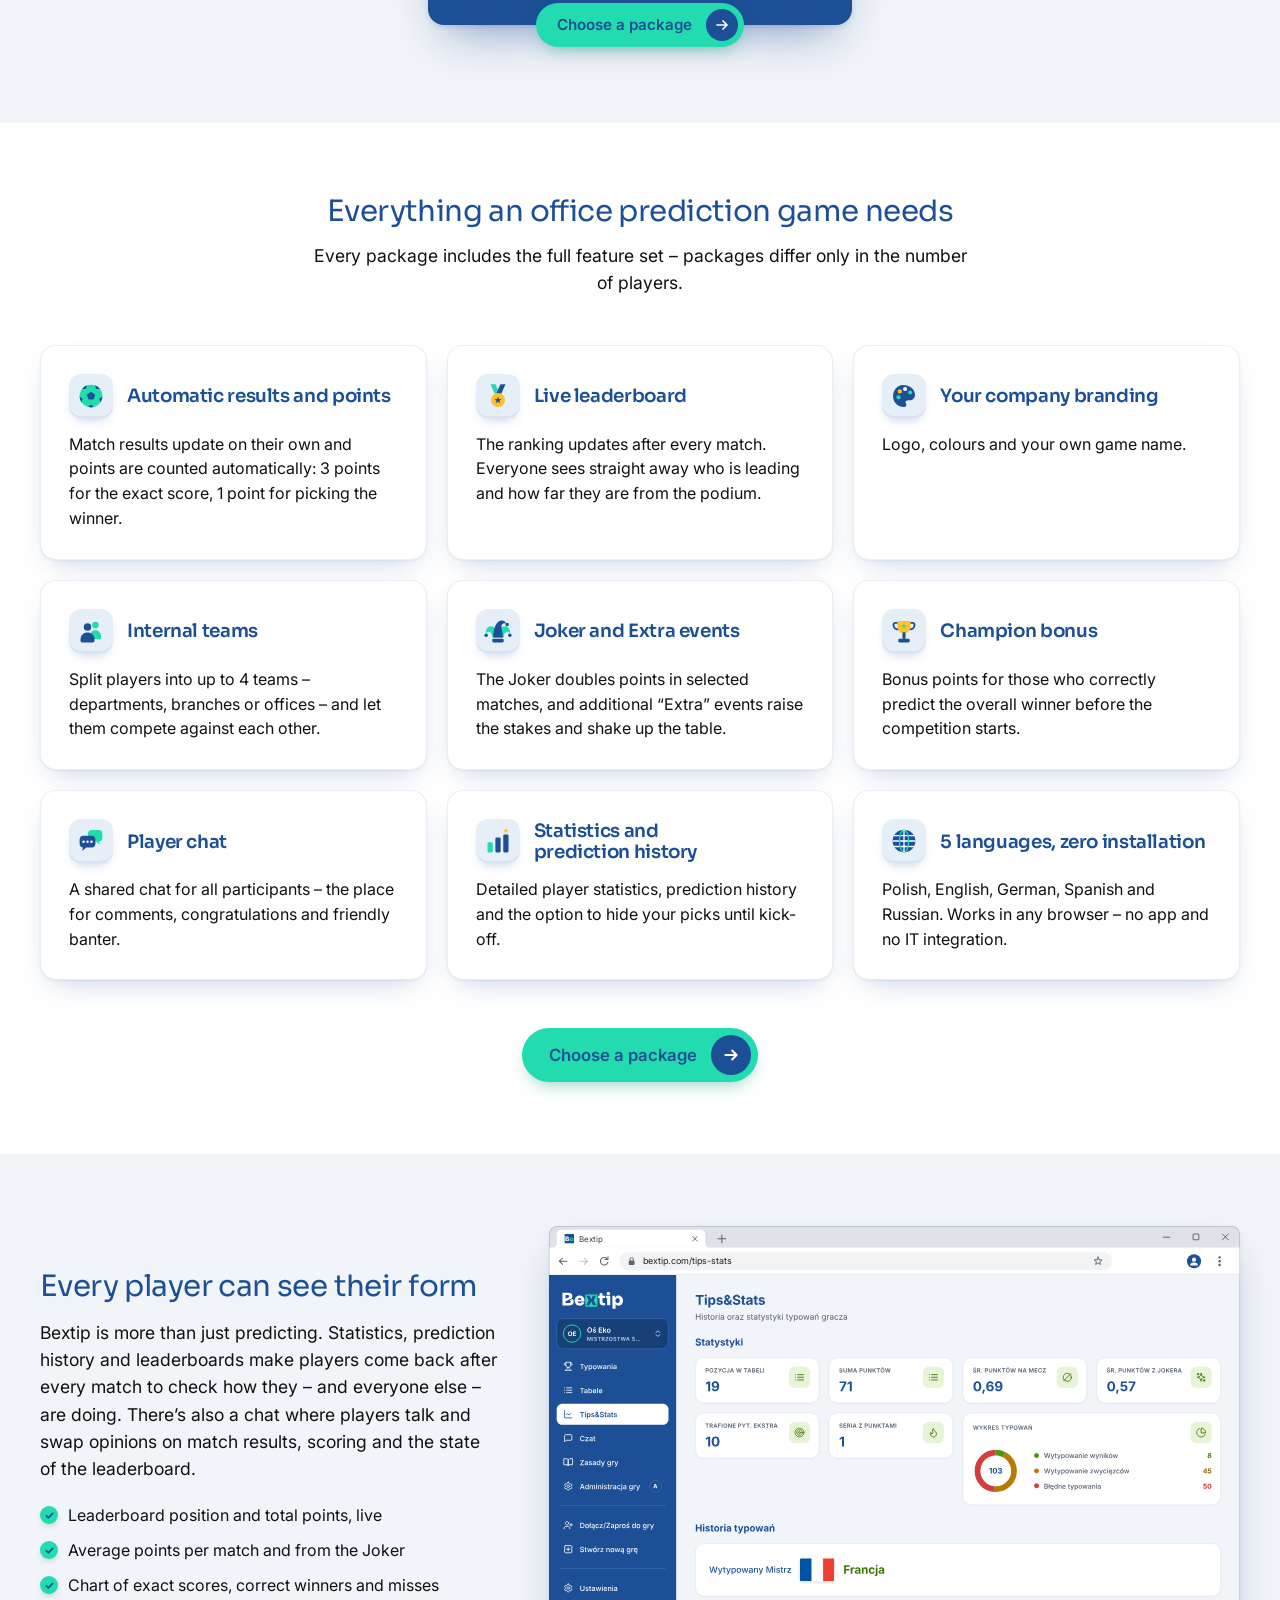
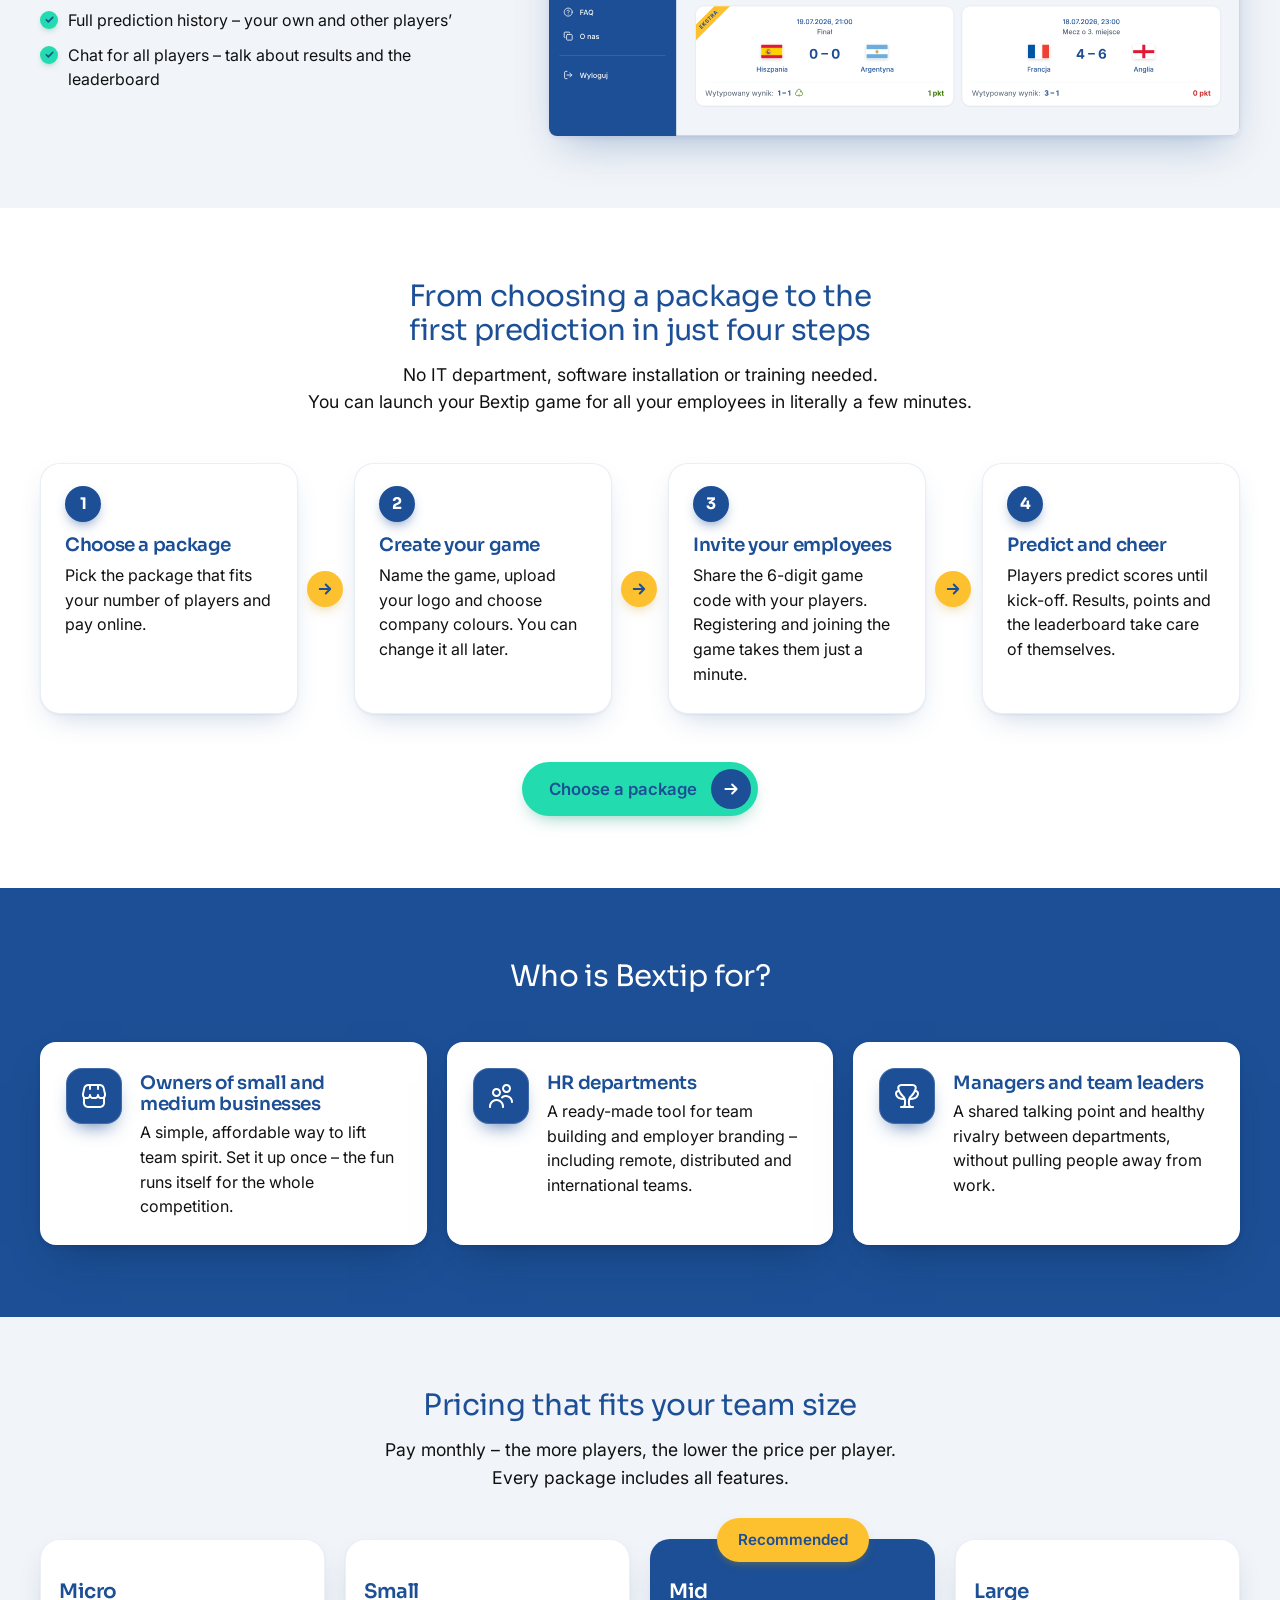
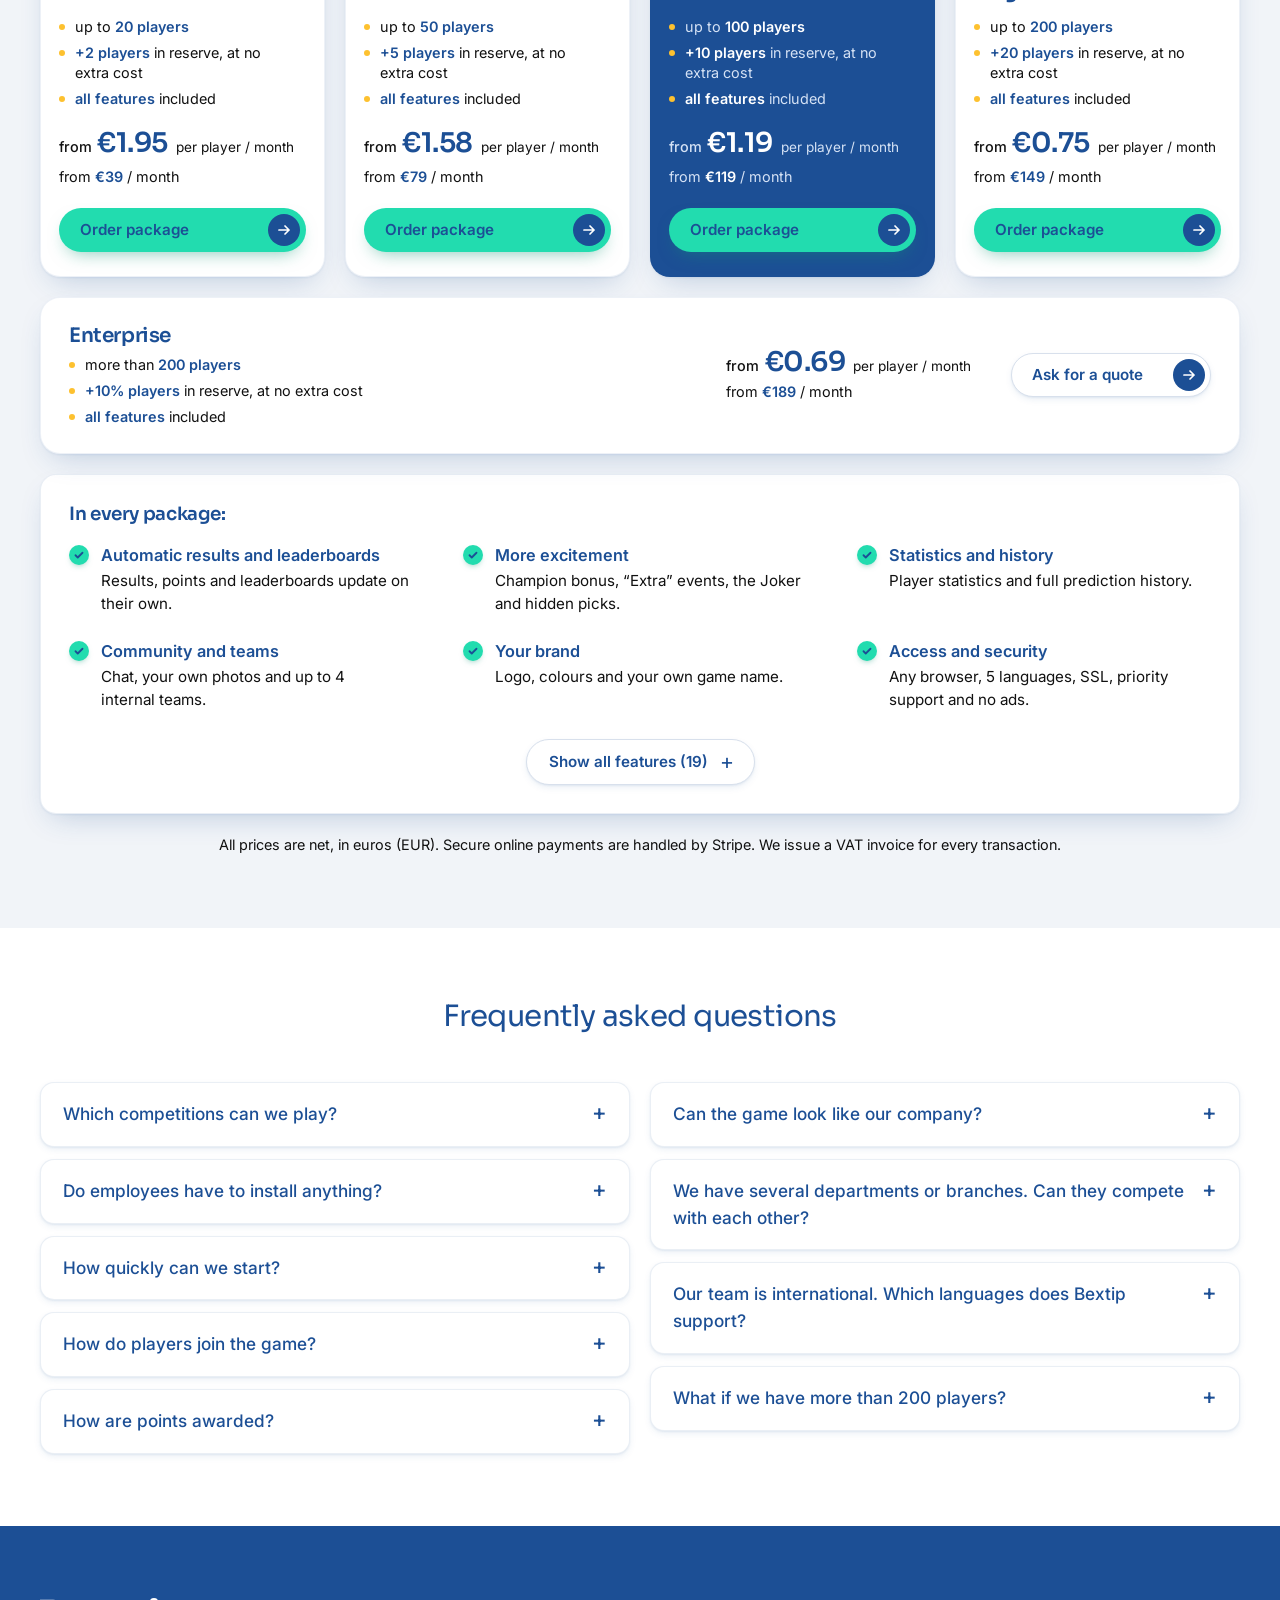
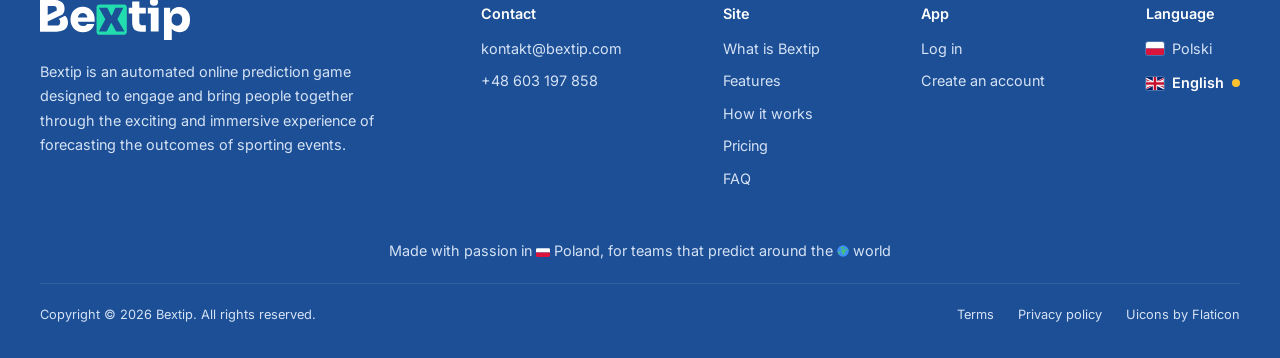
==== commit 4934b6b5: "Hero labels: add "Bez instalacji i dzialu IT" Lukasz (20.11.2026): fifth label before "Start w kilka" ====
--- a/index.html
+++ b/index.html
@@ -44,15 +44,15 @@
        to pełny kwadrat z „Bx” powiększonym o 6% (Łukasz, 20.11.2026: w zakładkach Brave ikona z zaokrąglonymi rogami
        i „Bx” +12% wyglądała na obciętą; wcześniej, od 19.11.2026, +12% dla czytelności w karcie); adresy względne
        zamiast „/…”, bo do podpięcia domeny strona działa w podkatalogu bextip.github.io/landing_page/ -->
-  <link rel="icon" href="favicon.ico?v=20261120n" sizes="48x48">
-  <link rel="icon" href="favicon.svg?v=20261120n" type="image/svg+xml">
-  <link rel="icon" type="image/png" sizes="64x64" href="favicon-64x64.png?v=20261120n">
-  <link rel="apple-touch-icon" href="apple-touch-icon.png?v=20261120n">
-  <link rel="manifest" href="site.webmanifest?v=20261120n">
+  <link rel="icon" href="favicon.ico?v=20261120o" sizes="48x48">
+  <link rel="icon" href="favicon.svg?v=20261120o" type="image/svg+xml">
+  <link rel="icon" type="image/png" sizes="64x64" href="favicon-64x64.png?v=20261120o">
+  <link rel="apple-touch-icon" href="apple-touch-icon.png?v=20261120o">
+  <link rel="manifest" href="site.webmanifest?v=20261120o">
   <link rel="preconnect" href="https://fonts.googleapis.com">
   <link rel="preconnect" href="https://fonts.gstatic.com" crossorigin>
   <link href="https://fonts.googleapis.com/css2?family=Inter:wght@400;500;600;700&family=Sora:wght@400;600;700&display=swap" rel="stylesheet">
-  <link rel="stylesheet" href="styles.css?v=20261120n">
+  <link rel="stylesheet" href="styles.css?v=20261120o">
 </head>
 <body>
 
@@ -61,7 +61,7 @@
     <a class="brand" href="#top" aria-label="Bextip">
       <!-- napis z animacją z paczki znaku 1.4 (Łukasz, 19.11.2026): kwadrat z x obraca się raz przy wczytaniu strony
            (0,8 s po 0,5 s), potem wygląda jak Bextip-napis-kolor.svg; przy „ogranicz animacje” stoi nieruchomo -->
-      <img src="assets/logo/animacja/Bextip-napis-animacja.svg?v=20261120n" alt="Bextip" width="154" height="43">
+      <img src="assets/logo/animacja/Bextip-napis-animacja.svg?v=20261120o" alt="Bextip" width="154" height="43">
     </a>
     <nav class="nav__links" id="navLinks">
       <a href="#about" data-i18n="nav.about"></a>
@@ -91,6 +91,7 @@
           <li data-i18n="hero.chip2"></li>
           <li data-i18n="hero.chip3"></li>
           <li data-i18n="hero.chip4"></li>
+          <li data-i18n="hero.chip5"></li>
         </ul>
         <div class="hero__cta">
           <a class="btn btn--primary btn--lg btn--arrow" href="#pricing"><span data-i18n="hero.cta"></span><span class="btn__icon" aria-hidden="true"></span></a>
@@ -99,7 +100,7 @@
       <div class="hero__shot">
         <div class="window">
           <div class="window__bar" aria-hidden="true"><i class="window__dots"></i><i class="window__nav"></i><span class="window__url">bextip.com/predictions</span><i class="window__ctrls"></i></div>
-          <img src="assets/screens/typowania.svg?v=20261120n" width="1080" height="720" alt="" data-i18n-attr="alt:hero.shotAlt">
+          <img src="assets/screens/typowania.svg?v=20261120o" width="1080" height="720" alt="" data-i18n-attr="alt:hero.shotAlt">
         </div>
       </div>
     </div>
@@ -121,7 +122,7 @@
              na eqrento.com), zamiast napisu logotyp w rozmiarze tytułów kafelków; na telefonie pierwszy (Łukasz, 11.11.2026) -->
         <article class="card card--hl">
           <span class="tag card__badge" data-i18n="about.b.tag"></span>
-          <h3 class="card__logo"><img src="assets/logo/Bextip-napis-kolor-ciemne-tlo.svg?v=20261120n" alt="Bextip" width="100" height="28"></h3>
+          <h3 class="card__logo"><img src="assets/logo/Bextip-napis-kolor-ciemne-tlo.svg?v=20261120o" alt="Bextip" width="100" height="28"></h3>
           <p class="quote" data-i18n="about.b.quote"></p>
           <ul class="list list--check" data-i18n-list="about.b.items"></ul>
           <a class="btn btn--primary btn--arrow card__cta" href="#pricing"><span data-i18n="hero.cta"></span><span class="btn__icon" aria-hidden="true"></span></a>
@@ -157,7 +158,7 @@
       </div>
       <div class="window">
         <div class="window__bar" aria-hidden="true"><i class="window__dots"></i><i class="window__nav"></i><span class="window__url">bextip.com/tips-stats</span><i class="window__ctrls"></i></div>
-        <img src="assets/screens/tips-stats.svg?v=20261120n" width="1080" height="720" loading="lazy" alt="" data-i18n-attr="alt:inside.shotAlt">
+        <img src="assets/screens/tips-stats.svg?v=20261120o" width="1080" height="720" loading="lazy" alt="" data-i18n-attr="alt:inside.shotAlt">
       </div>
     </div>
   </section>
@@ -226,7 +227,7 @@
   <div class="wrap">
     <div class="footer__grid">
       <div class="footer__brand">
-        <a href="#top" aria-label="Bextip"><img src="assets/logo/Bextip-napis-kolor-ciemne-tlo.svg?v=20261120n" alt="Bextip" width="150" height="42"></a>
+        <a href="#top" aria-label="Bextip"><img src="assets/logo/Bextip-napis-kolor-ciemne-tlo.svg?v=20261120o" alt="Bextip" width="150" height="42"></a>
         <p data-i18n="footer.about"></p>
         <p data-i18n="footer.invite"></p>
       </div>
@@ -275,9 +276,9 @@
   </div>
 </footer>
 
-<script src="config.js?v=20261120n"></script>
-<script src="i18n.js?v=20261120n"></script>
-<script src="frames.js?v=20261120n"></script>
-<script src="script.js?v=20261120n"></script>
+<script src="config.js?v=20261120o"></script>
+<script src="i18n.js?v=20261120o"></script>
+<script src="frames.js?v=20261120o"></script>
+<script src="script.js?v=20261120o"></script>
 </body>
 </html>
